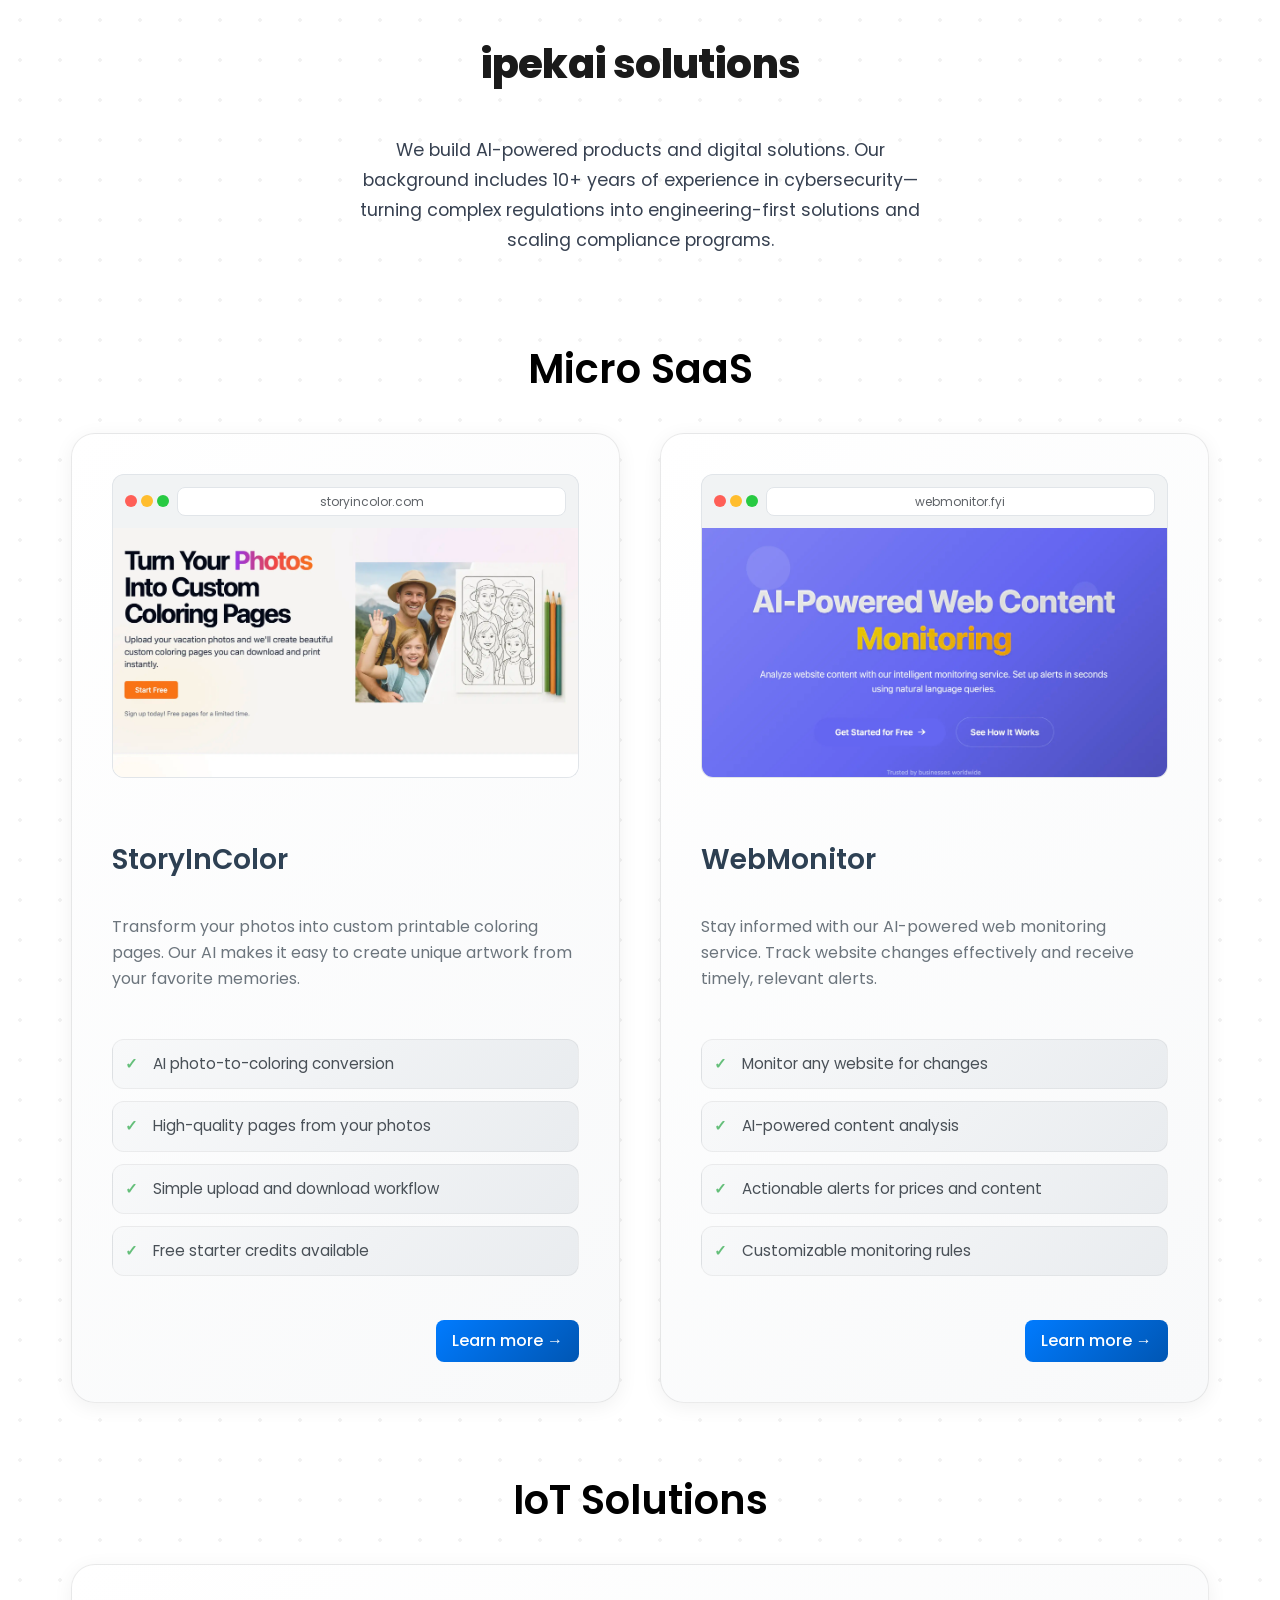
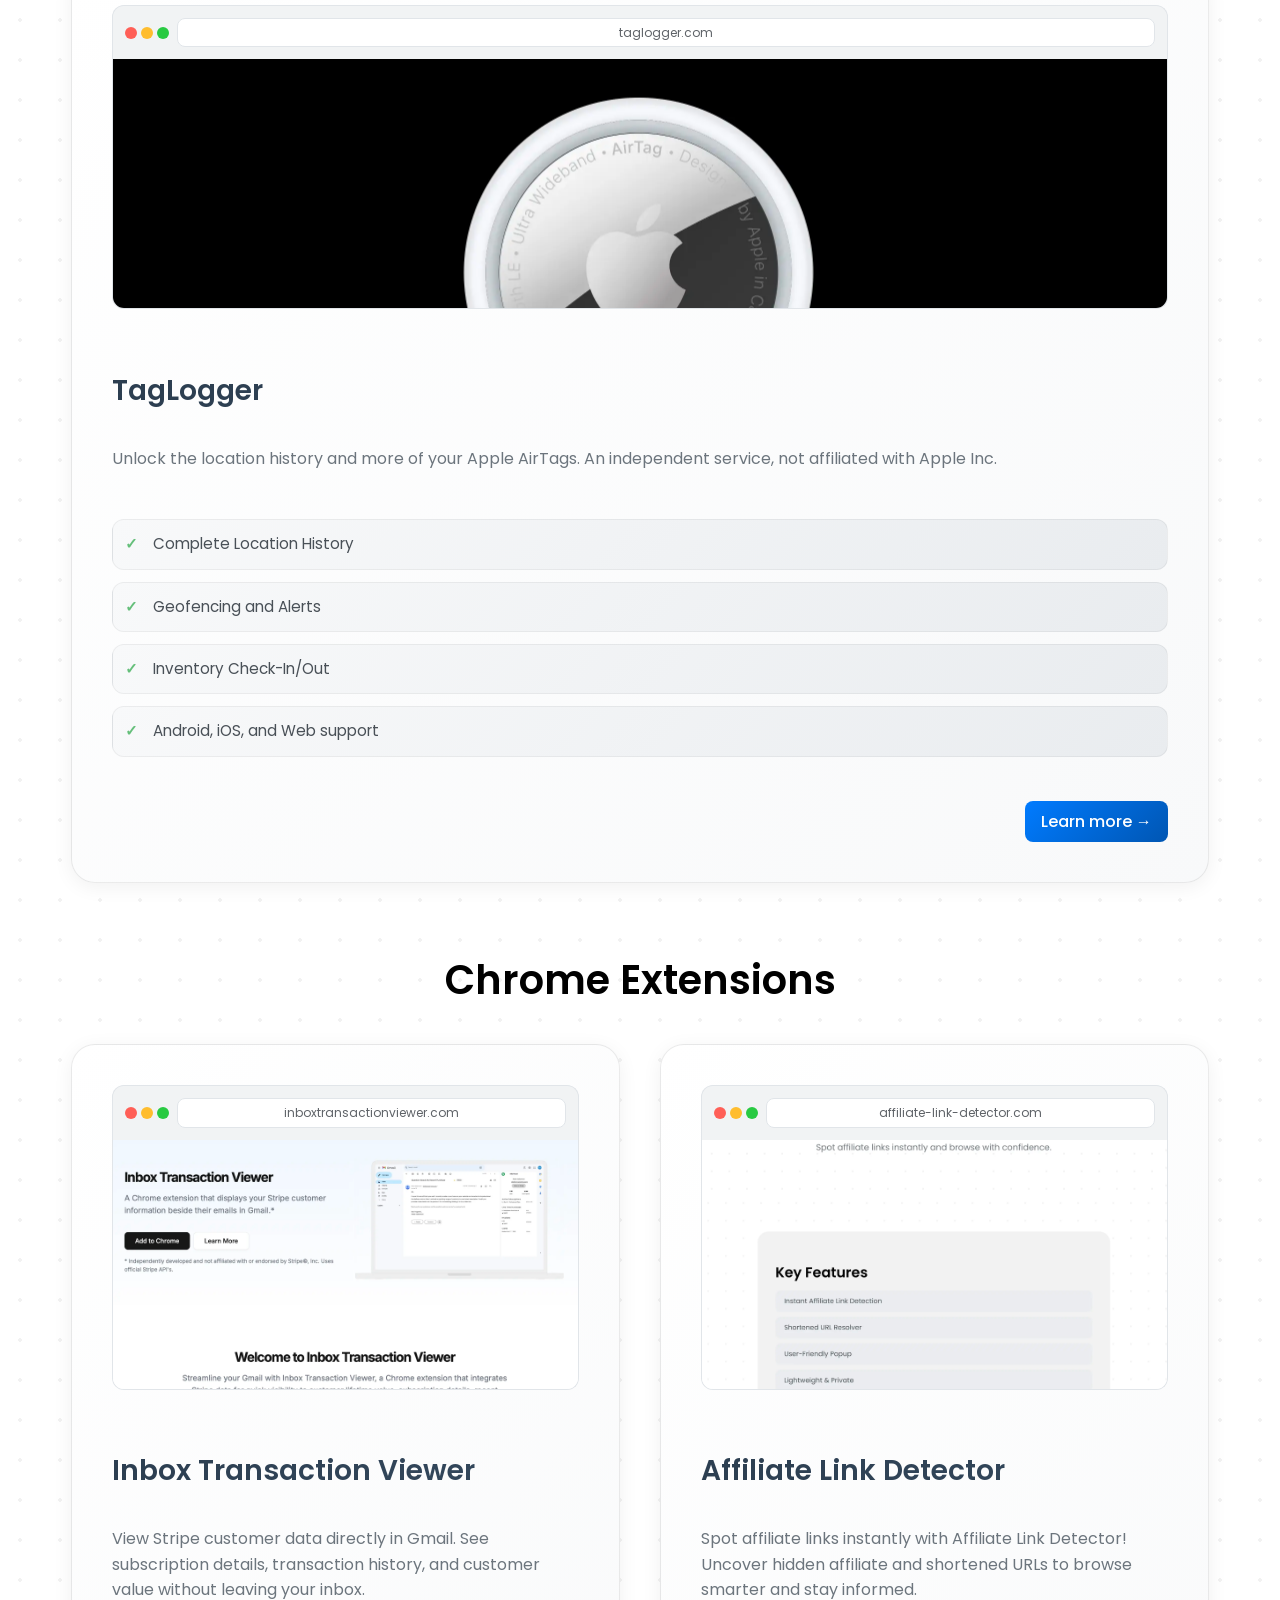
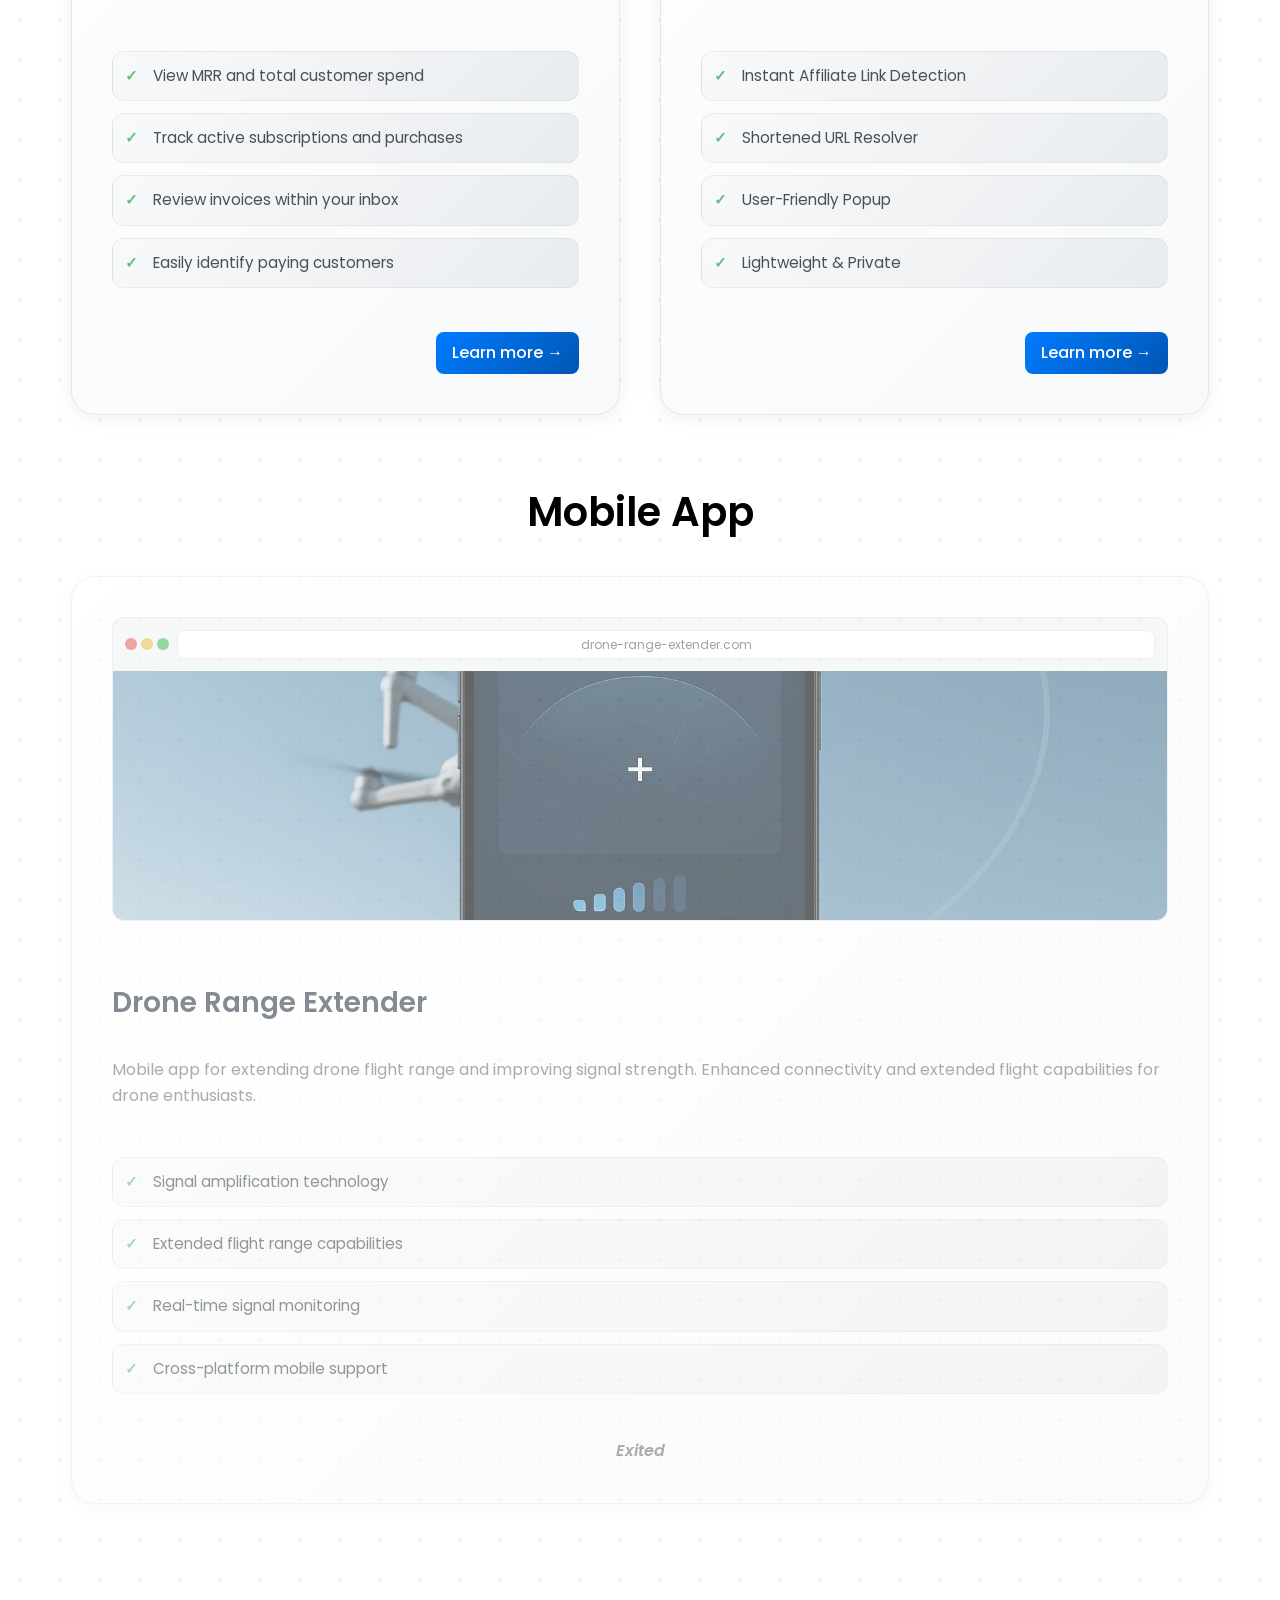
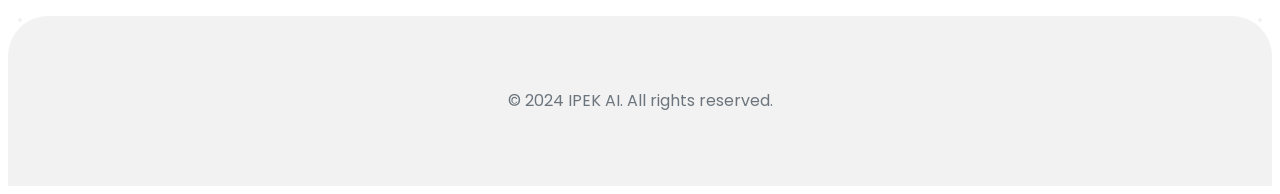
==== index.html @ 9cfdec94 "Rename sections to Micro SaaS and IoT Solutions, update intro text, IPEKAI SOLUTIONS branding" ====
<!DOCTYPE html>
<html lang="en">
<head>
    <meta charset="UTF-8">
    <meta name="viewport" content="width=device-width, initial-scale=1.0">
    <title>IPEK AI - AI Solution and Services</title>
    <meta name="description" content="IPEK AI Ventures - A digital product studio specializing in AI platforms, IoT solutions, Chrome extensions, and mobile apps. Discover StoryInColor, WebMonitor, TagLogger, and more innovative products.">
    <meta name="keywords" content="AI platforms, IoT platform, Chrome extensions, mobile apps, digital products, StoryInColor, WebMonitor, TagLogger, cybersecurity">
    <meta name="author" content="IPEK AI">
    <meta name="robots" content="index, follow">
    <link rel="canonical" href="https://ipekai.com/">
    <meta property="og:title" content="IPEK AI - AI Solution and Services">
    <meta property="og:description" content="A digital product studio specializing in AI platforms, IoT solutions, Chrome extensions, and mobile apps.">
    <meta property="og:type" content="website">
    <meta property="og:url" content="https://ipekai.com/">
    <meta property="og:site_name" content="IPEK AI">
    <meta name="twitter:card" content="summary_large_image">
    <meta name="twitter:title" content="IPEK AI - AI Solution and Services">
    <meta name="twitter:description" content="A digital product studio specializing in AI platforms, IoT solutions, Chrome extensions, and mobile apps.">
    
    <!-- Structured Data -->
    <script type="application/ld+json">
    {
      "@context": "https://schema.org",
      "@type": "Organization",
      "name": "IPEK AI Ventures",
      "url": "https://ipekai.com",
      "description": "A digital product studio specializing in AI platforms, IoT solutions, Chrome extensions, and mobile apps",
      "foundingDate": "2024",
      "hasOfferCatalog": {
        "@type": "OfferCatalog",
        "name": "Digital Products",
        "itemListElement": [
          {
            "@type": "SoftwareApplication",
            "name": "StoryInColor",
            "description": "Transform photos into custom printable coloring pages using AI",
            "url": "https://www.storyincolor.com",
            "applicationCategory": "MultimediaApplication",
            "operatingSystem": "Web"
          },
          {
            "@type": "SoftwareApplication",
            "name": "WebMonitor",
            "description": "AI-powered web monitoring service for tracking website changes",
            "url": "https://www.webmonitor.fyi",
            "applicationCategory": "WebApplication",
            "operatingSystem": "Web"
          },
          {
            "@type": "SoftwareApplication",
            "name": "TagLogger",
            "description": "Location history and management for Apple AirTags",
            "url": "https://www.taglogger.com",
            "applicationCategory": "MobileApplication",
            "operatingSystem": "iOS, Android, Web"
          }
        ]
      }
    }
    </script>
    <!-- Google tag (gtag.js) -->
    <script async src="https://www.googletagmanager.com/gtag/js?id=G-V26C73EZHM"></script>
    <script>
      window.dataLayer = window.dataLayer || [];
      function gtag(){dataLayer.push(arguments);}
      gtag('js', new Date());

      gtag('config', 'G-V26C73EZHM');
    </script>
    <!-- Microsoft Clarity tag -->
    <script type="text/javascript">
        (function(c,l,a,r,i,t,y){
            c[a]=c[a]||function(){(c[a].q=c[a].q||[]).push(arguments)};
            t=l.createElement(r);t.async=1;t.src="https://www.clarity.ms/tag/"+i;
            y=l.getElementsByTagName(r)[0];y.parentNode.insertBefore(t,y);
        })(window, document, "clarity", "script", "ri9o8utgex");
    </script>
    <link href="https://fonts.googleapis.com/css2?family=Poppins:wght@300;400;500;600;700&display=swap" rel="stylesheet">
    <link rel="preconnect" href="https://fonts.googleapis.com">
    <link rel="preconnect" href="https://fonts.gstatic.com" crossorigin>
    <style>
        :root {
            --background: 0 0% 100%;
            --foreground: 0 0% 0%;
            --card: 0 0% 100%;
            --card-foreground: 0 0% 0%;
            --popover: 0 0% 100%;
            --popover-foreground: 0 0% 0%;
            --primary: 0 0% 0%;
            --primary-foreground: 0 0% 100%;
            --secondary: 0 0% 95%;
            --secondary-foreground: 0 0% 0%;
            --muted: 0 0% 95%;
            --muted-foreground: 0 0% 45%;
            --accent: 45 100% 50%;
            --accent-foreground: 0 0% 0%;
            --destructive: 0 84.2% 60.2%;
            --destructive-foreground: 0 0% 100%;
            --border: 0 0% 95%;
            --input: 0 0% 95%;
            --ring: 45 100% 50%;
            --radius: 1rem;
        }

        *, :after, :before {
            box-sizing: border-box;
            border: 0 solid #e5e7eb;
        }

        body {
            font-family: 'Poppins', sans-serif;
            background-color: hsl(var(--background));
            color: hsl(var(--foreground));
            line-height: 1.6;
            -webkit-font-smoothing: antialiased;
            -moz-osx-font-smoothing: grayscale;
            background-image: radial-gradient(circle, rgba(0,0,0,0.05) 2px, transparent 1px);
            background-size: 40px 40px;
        }

        .grid-pattern-large {
            position: relative;
            overflow: hidden;
        }

        
        
        .grid-pattern-large > * {
            position: relative;
            z-index: 1;
        }

        .navbar {
            padding: 1.5rem 5%;
            display: flex;
            justify-content: center;
            align-items: center;
        }



        .title-container {
            text-align: center;
        }

        .navbar .subtitle {
            font-size: 0.9rem;
            font-weight: 400;
            color: #6b7280;
            margin: 0 0 0.5rem 0;
            text-transform: lowercase;
            letter-spacing: 0.05em;
        }

        .navbar h1 {
            font-size: 2.5rem;
            font-weight: 800;
            color: #1a1a1a;
            letter-spacing: -0.02em;
            text-transform: lowercase;
            margin: 0 0 1rem 0;
        }

        .hero {
            padding: 0.5rem 1.5rem;
            text-align: center;
        }

        .hero h2 {
            font-size: 3.5rem;
            font-weight: 700;
            max-width: 800px;
            margin: 0 auto 1rem;
            line-height: 1.2;
        }

        .hero p {
            font-size: 1.2rem;
            max-width: 700px;
            margin: 0 auto;
            color: #6c757d;
        }

        .site-intro {
            max-width: 720px;
            margin: 0 auto 2rem;
            padding: 0 5%;
            text-align: center;
            font-size: 1.1rem;
            line-height: 1.7;
            color: #374151;
        }

        .section {
            padding: 1rem 5%;
        }
        
        .container {
            max-width: 1200px;
            margin: 0 auto;
        }

        .section-title {
            text-align: center;
            font-size: 2.5rem;
            margin-bottom: 2rem;
            font-weight: 600;
        }

        .platforms-grid {
            display: grid;
            grid-template-columns: repeat(auto-fit, minmax(320px, 1fr));
            gap: 2.5rem;
        }

        .card {
            background: linear-gradient(135deg, #ffffff 0%, #f8f9fa 100%);
            border-radius: 1.5rem;
            padding: 2.5rem;
            display: flex;
            flex-direction: column;
            transition: all 0.4s cubic-bezier(0.4, 0, 0.2, 1);
            border: 1px solid rgba(0, 0, 0, 0.08);
            box-shadow: 0 4px 20px rgba(0, 0, 0, 0.06);
            position: relative;
            overflow: hidden;
        }



        .card:hover {
            transform: translateY(-12px) scale(1.02);
            box-shadow: 0 20px 40px rgba(0, 0, 0, 0.15);
            border-color: rgba(0, 0, 0, 0.12);
        }



        .card h3 {
            font-size: 1.75rem;
            font-weight: 600;
            margin-bottom: 1rem;
            background: linear-gradient(135deg, #2c3e50 0%, #34495e 100%);
            -webkit-background-clip: text;
            -webkit-text-fill-color: transparent;
            background-clip: text;
        }

        .card h3 a {
            color: inherit;
            text-decoration: none;
            transition: all 0.3s ease;
        }

        .card h3 a:hover {
            background: linear-gradient(135deg, #495057 0%, #6c757d 100%);
            -webkit-background-clip: text;
            -webkit-text-fill-color: transparent;
            background-clip: text;
        }

        .card p.description {
            color: #6c757d;
            margin-bottom: 2rem;
            flex-grow: 1;
        }

        .card .features {
            list-style-type: none;
            padding: 0;
        }

        .card .features li {
            background: linear-gradient(135deg, #f8f9fa 0%, #e9ecef 100%);
            border-radius: 0.75rem;
            padding: 0.75rem 1.25rem;
            margin-bottom: 0.75rem;
            font-size: 0.95rem;
            color: #495057;
            transition: all 0.3s ease;
            border: 1px solid rgba(0, 0, 0, 0.05);
            position: relative;
            overflow: hidden;
        }

        .card .features li::before {
            content: '✓';
            position: absolute;
            left: 0.75rem;
            color: #28a745;
            font-weight: bold;
            opacity: 0.7;
        }

        .card .features li {
            padding-left: 2.5rem;
        }

        .card .features li:hover {
            background: linear-gradient(135deg, #f8f9fa 0%, #e9ecef 100%);
            transform: translateX(4px);
            box-shadow: 0 2px 8px rgba(0, 0, 0, 0.1);
        }

        .card .learn-more {
            margin-top: auto;
            padding-top: 1rem;
            font-weight: 600;
            text-align: right;
        }

        .card .learn-more a {
            color: #007bff;
            text-decoration: none;
            transition: all 0.3s ease;
            padding: 0.5rem 1rem;
            border-radius: 0.5rem;
            background: linear-gradient(135deg, #007bff 0%, #0056b3 100%);
            color: white;
            display: inline-block;
            font-weight: 500;
        }

        .card .learn-more a:hover {
            background: linear-gradient(135deg, #0056b3 0%, #004085 100%);
            transform: translateY(-2px);
            box-shadow: 0 4px 12px rgba(0, 123, 255, 0.3);
        }

        footer {
            text-align: center;
            padding: 4rem 1.5rem;
            background-color: #f2f2f2;
            border-top-left-radius: 40px;
            border-top-right-radius: 40px;
            margin-top: 6rem;
        }

        footer p {
            margin: 0.5rem 0;
            color: #6c757d;
        }

        /* Mobile-first responsive images */
        .browser-window-img {
            width: 100%;
            height: 250px;
            object-fit: cover;
            object-position: center;
        }

        /* On mobile devices, show full width without cropping */
        @media (max-width: 768px) {
            .browser-window-img {
                object-fit: contain;
                height: auto;
                max-height: 250px;
            }
        }
    </style>
</head>
<body>
    <div class="grid-pattern-large">
        <nav class="navbar">
            <div class="title-container">
                <h1>IPEKAI SOLUTIONS</h1>
            </div>
        </nav>

        
    </div>

    <main role="main">
        <p class="site-intro">We build AI-powered products and digital solutions. Our background includes 10+ years of experience in cybersecurity—turning complex regulations into engineering-first solutions and scaling compliance programs.</p>
        <section id="ai-platforms" class="section" aria-labelledby="ai-platforms-title">
            <div class="container">
                <h2 id="ai-platforms-title" class="section-title">Micro SaaS</h2>
                <div class="platforms-grid">
                    <div class="card">
                        <div class="browser-window" style="margin-bottom: 1.5rem;">
                            <div class="browser-header" style="background: #f1f3f4; border-radius: 0.75rem 0.75rem 0 0; padding: 0.75rem; display: flex; align-items: center; gap: 0.5rem; border: 1px solid #e1e5e9; border-bottom: none;">
                                <div class="browser-dots" style="display: flex; gap: 0.25rem;">
                                    <div style="width: 12px; height: 12px; border-radius: 50%; background: #ff5f57;"></div>
                                    <div style="width: 12px; height: 12px; border-radius: 50%; background: #ffbd2e;"></div>
                                    <div style="width: 12px; height: 12px; border-radius: 50%; background: #28ca42;"></div>
                                </div>
                                <div class="browser-url" style="background: white; border-radius: 0.5rem; padding: 0.25rem 0.75rem; font-size: 0.75rem; color: #5f6368; flex-grow: 1; text-align: center; border: 1px solid #e1e5e9;">storyincolor.com</div>
                            </div>
                            <img src="StoryInColor.webp" alt="StoryInColor - AI photo-to-coloring page converter interface" loading="lazy" class="browser-window-img" style="border-radius: 0 0 0.75rem 0.75rem; border: 1px solid #e1e5e9; border-top: none;">
                        </div>
                        <h3><a href="https://www.storyincolor.com" target="_blank">StoryInColor</a></h3>
                        <p class="description">Transform your photos into custom printable coloring pages. Our AI makes it easy to create unique artwork from your favorite memories.</p>
                        <ul class="features">
                            <li>AI photo-to-coloring conversion</li>
                            <li>High-quality pages from your photos</li>
                            <li>Simple upload and download workflow</li>
                            <li>Free starter credits available</li>
                        </ul>
                        <div class="learn-more">
                            <a href="https://www.storyincolor.com" target="_blank">Learn more &rarr;</a>
                        </div>
                    </div>

                    <div class="card">
                        <div class="browser-window" style="margin-bottom: 1.5rem;">
                            <div class="browser-header" style="background: #f1f3f4; border-radius: 0.75rem 0.75rem 0 0; padding: 0.75rem; display: flex; align-items: center; gap: 0.5rem; border: 1px solid #e1e5e9; border-bottom: none;">
                                <div class="browser-dots" style="display: flex; gap: 0.25rem;">
                                    <div style="width: 12px; height: 12px; border-radius: 50%; background: #ff5f57;"></div>
                                    <div style="width: 12px; height: 12px; border-radius: 50%; background: #ffbd2e;"></div>
                                    <div style="width: 12px; height: 12px; border-radius: 50%; background: #28ca42;"></div>
                                </div>
                                <div class="browser-url" style="background: white; border-radius: 0.5rem; padding: 0.25rem 0.75rem; font-size: 0.75rem; color: #5f6368; flex-grow: 1; text-align: center; border: 1px solid #e1e5e9;">webmonitor.fyi</div>
                            </div>
                            <img src="WebMonitor.webp" alt="WebMonitor - AI-powered website monitoring dashboard" loading="lazy" class="browser-window-img" style="border-radius: 0 0 0.75rem 0.75rem; border: 1px solid #e1e5e9; border-top: none;">
                        </div>
                        <h3><a href="https://www.webmonitor.fyi" target="_blank">WebMonitor</a></h3>
                        <p class="description">Stay informed with our AI-powered web monitoring service. Track website changes effectively and receive timely, relevant alerts.</p>
                        <ul class="features">
                            <li>Monitor any website for changes</li>
                            <li>AI-powered content analysis</li>
                            <li>Actionable alerts for prices and content</li>
                            <li>Customizable monitoring rules</li>
                        </ul>
                        <div class="learn-more">
                            <a href="https://www.webmonitor.fyi" target="_blank">Learn more &rarr;</a>
                        </div>
                    </div>
                </div>
            </div>
        </section>

        <section id="iot-platform" class="section" aria-labelledby="iot-platform-title">
            <div class="container">
                <h2 id="iot-platform-title" class="section-title">IoT Solutions</h2>
                <div class="platforms-grid">
                    <div class="card">
                        <div class="browser-window" style="margin-bottom: 1.5rem;">
                            <div class="browser-header" style="background: #f1f3f4; border-radius: 0.75rem 0.75rem 0 0; padding: 0.75rem; display: flex; align-items: center; gap: 0.5rem; border: 1px solid #e1e5e9; border-bottom: none;">
                                <div class="browser-dots" style="display: flex; gap: 0.25rem;">
                                    <div style="width: 12px; height: 12px; border-radius: 50%; background: #ff5f57;"></div>
                                    <div style="width: 12px; height: 12px; border-radius: 50%; background: #ffbd2e;"></div>
                                    <div style="width: 12px; height: 12px; border-radius: 50%; background: #28ca42;"></div>
                                </div>
                                <div class="browser-url" style="background: white; border-radius: 0.5rem; padding: 0.25rem 0.75rem; font-size: 0.75rem; color: #5f6368; flex-grow: 1; text-align: center; border: 1px solid #e1e5e9;">taglogger.com</div>
                            </div>
                            <img src="TagLogger.webp" alt="TagLogger - Apple AirTag location history and management interface" loading="lazy" class="browser-window-img" style="border-radius: 0 0 0.75rem 0.75rem; border: 1px solid #e1e5e9; border-top: none;">
                        </div>
                        <h3><a href="https://www.taglogger.com" target="_blank">TagLogger</a></h3>
                        <p class="description">Unlock the location history and more of your Apple AirTags. An independent service, not affiliated with Apple Inc.</p>
                        <ul class="features">
                            <li>Complete Location History</li>
                            <li>Geofencing and Alerts</li>
                            <li>Inventory Check-In/Out</li>
                            <li>Android, iOS, and Web support</li>
                        </ul>
                        <div class="learn-more">
                            <a href="https://www.taglogger.com" target="_blank">Learn more &rarr;</a>
                        </div>
                    </div>
                </div>
            </div>
        </section>

        <section id="chrome-extensions" class="section" aria-labelledby="chrome-extensions-title">
            <div class="container">
                <h2 id="chrome-extensions-title" class="section-title">Chrome Extensions</h2>
                <div class="platforms-grid">
                    <div class="card">

                        
                        <div class="browser-window" style="margin-bottom: 1.5rem;">
                            <div class="browser-header" style="background: #f1f3f4; border-radius: 0.75rem 0.75rem 0 0; padding: 0.75rem; display: flex; align-items: center; gap: 0.5rem; border: 1px solid #e1e5e9; border-bottom: none;">
                                <div class="browser-dots" style="display: flex; gap: 0.25rem;">
                                    <div style="width: 12px; height: 12px; border-radius: 50%; background: #ff5f57;"></div>
                                    <div style="width: 12px; height: 12px; border-radius: 50%; background: #ffbd2e;"></div>
                                    <div style="width: 12px; height: 12px; border-radius: 50%; background: #28ca42;"></div>
                                </div>
                                <div class="browser-url" style="background: white; border-radius: 0.5rem; padding: 0.25rem 0.75rem; font-size: 0.75rem; color: #5f6368; flex-grow: 1; text-align: center; border: 1px solid #e1e5e9;">inboxtransactionviewer.com</div>
                            </div>
                            <img src="Inbox Transaction Viewer.webp" alt="Inbox Transaction Viewer - Gmail Stripe integration showing customer data" loading="lazy" class="browser-window-img" style="border-radius: 0 0 0.75rem 0.75rem; border: 1px solid #e1e5e9; border-top: none;">
                        </div>
                        <h3><a href="https://www.inboxtransactionviewer.com" target="_blank">Inbox Transaction Viewer</a></h3>
                        <p class="description">View Stripe customer data directly in Gmail. See subscription details, transaction history, and customer value without leaving your inbox.</p>
                        <ul class="features">
                            <li>View MRR and total customer spend</li>
                            <li>Track active subscriptions and purchases</li>
                            <li>Review invoices within your inbox</li>
                            <li>Easily identify paying customers</li>
                        </ul>
                        <div class="learn-more">
                            <a href="https://www.inboxtransactionviewer.com" target="_blank">Learn more &rarr;</a>
                        </div>
                    </div>
                    <div class="card">
                        <div class="browser-window" style="margin-bottom: 1.5rem;">
                            <div class="browser-header" style="background: #f1f3f4; border-radius: 0.75rem 0.75rem 0 0; padding: 0.75rem; display: flex; align-items: center; gap: 0.5rem; border: 1px solid #e1e5e9; border-bottom: none;">
                                <div class="browser-dots" style="display: flex; gap: 0.25rem;">
                                    <div style="width: 12px; height: 12px; border-radius: 50%; background: #ff5f57;"></div>
                                    <div style="width: 12px; height: 12px; border-radius: 50%; background: #ffbd2e;"></div>
                                    <div style="width: 12px; height: 12px; border-radius: 50%; background: #28ca42;"></div>
                                </div>
                                <div class="browser-url" style="background: white; border-radius: 0.5rem; padding: 0.25rem 0.75rem; font-size: 0.75rem; color: #5f6368; flex-grow: 1; text-align: center; border: 1px solid #e1e5e9;">affiliate-link-detector.com</div>
                            </div>
                            <img src="Affiliate Link Detector.webp" alt="Affiliate Link Detector - Chrome extension popup showing detected affiliate links" loading="lazy" class="browser-window-img" style="border-radius: 0 0 0.75rem 0.75rem; border: 1px solid #e1e5e9; border-top: none;">
                        </div>
                        <h3><a href="affiliate-link-detector.html">Affiliate Link Detector</a></h3>
                        <p class="description">Spot affiliate links instantly with Affiliate Link Detector! Uncover hidden affiliate and shortened URLs to browse smarter and stay informed.</p>
                        <ul class="features">
                            <li>Instant Affiliate Link Detection</li>
                            <li>Shortened URL Resolver</li>
                            <li>User-Friendly Popup</li>
                            <li>Lightweight & Private</li>
                        </ul>
                        <div class="learn-more">
                            <a href="affiliate-link-detector.html">Learn more &rarr;</a>
                        </div>
                    </div>
                </div>
            </div>
        </section>

        <section id="mobile-app" class="section" aria-labelledby="mobile-app-title">
            <div class="container">
                <h2 id="mobile-app-title" class="section-title">Mobile App</h2>
                <div class="platforms-grid">
                    <div class="card" style="opacity: 0.6; filter: grayscale(0.3);">
                        <div class="browser-window" style="margin-bottom: 1.5rem;">
                            <div class="browser-header" style="background: #f1f3f4; border-radius: 0.75rem 0.75rem 0 0; padding: 0.75rem; display: flex; align-items: center; gap: 0.5rem; border: 1px solid #e1e5e9; border-bottom: none;">
                                <div class="browser-dots" style="display: flex; gap: 0.25rem;">
                                    <div style="width: 12px; height: 12px; border-radius: 50%; background: #ff5f57;"></div>
                                    <div style="width: 12px; height: 12px; border-radius: 50%; background: #ffbd2e;"></div>
                                    <div style="width: 12px; height: 12px; border-radius: 50%; background: #28ca42;"></div>
                                </div>
                                <div class="browser-url" style="background: white; border-radius: 0.5rem; padding: 0.25rem 0.75rem; font-size: 0.75rem; color: #5f6368; flex-grow: 1; text-align: center; border: 1px solid #e1e5e9;">drone-range-extender.com</div>
                            </div>
                            <img src="RangeExtenderApp.webp" alt="Drone Range Extender - Mobile app interface for drone signal amplification" loading="lazy" class="browser-window-img" style="border-radius: 0 0 0.75rem 0.75rem; border: 1px solid #e1e5e9; border-top: none;">
                        </div>
                        <h3>Drone Range Extender</h3>
                        <p class="description">Mobile app for extending drone flight range and improving signal strength. Enhanced connectivity and extended flight capabilities for drone enthusiasts.</p>
                        <ul class="features">
                            <li>Signal amplification technology</li>
                            <li>Extended flight range capabilities</li>
                            <li>Real-time signal monitoring</li>
                            <li>Cross-platform mobile support</li>
                        </ul>
                        <div class="learn-more" style="text-align: center; color: #6c757d; font-style: italic;">
                            Exited
                        </div>
                    </div>
                </div>
            </div>
        </section>

    </main>

    <footer>
        <p>&copy; 2024 IPEK AI. All rights reserved.</p>
    </footer>
</body>
</html>
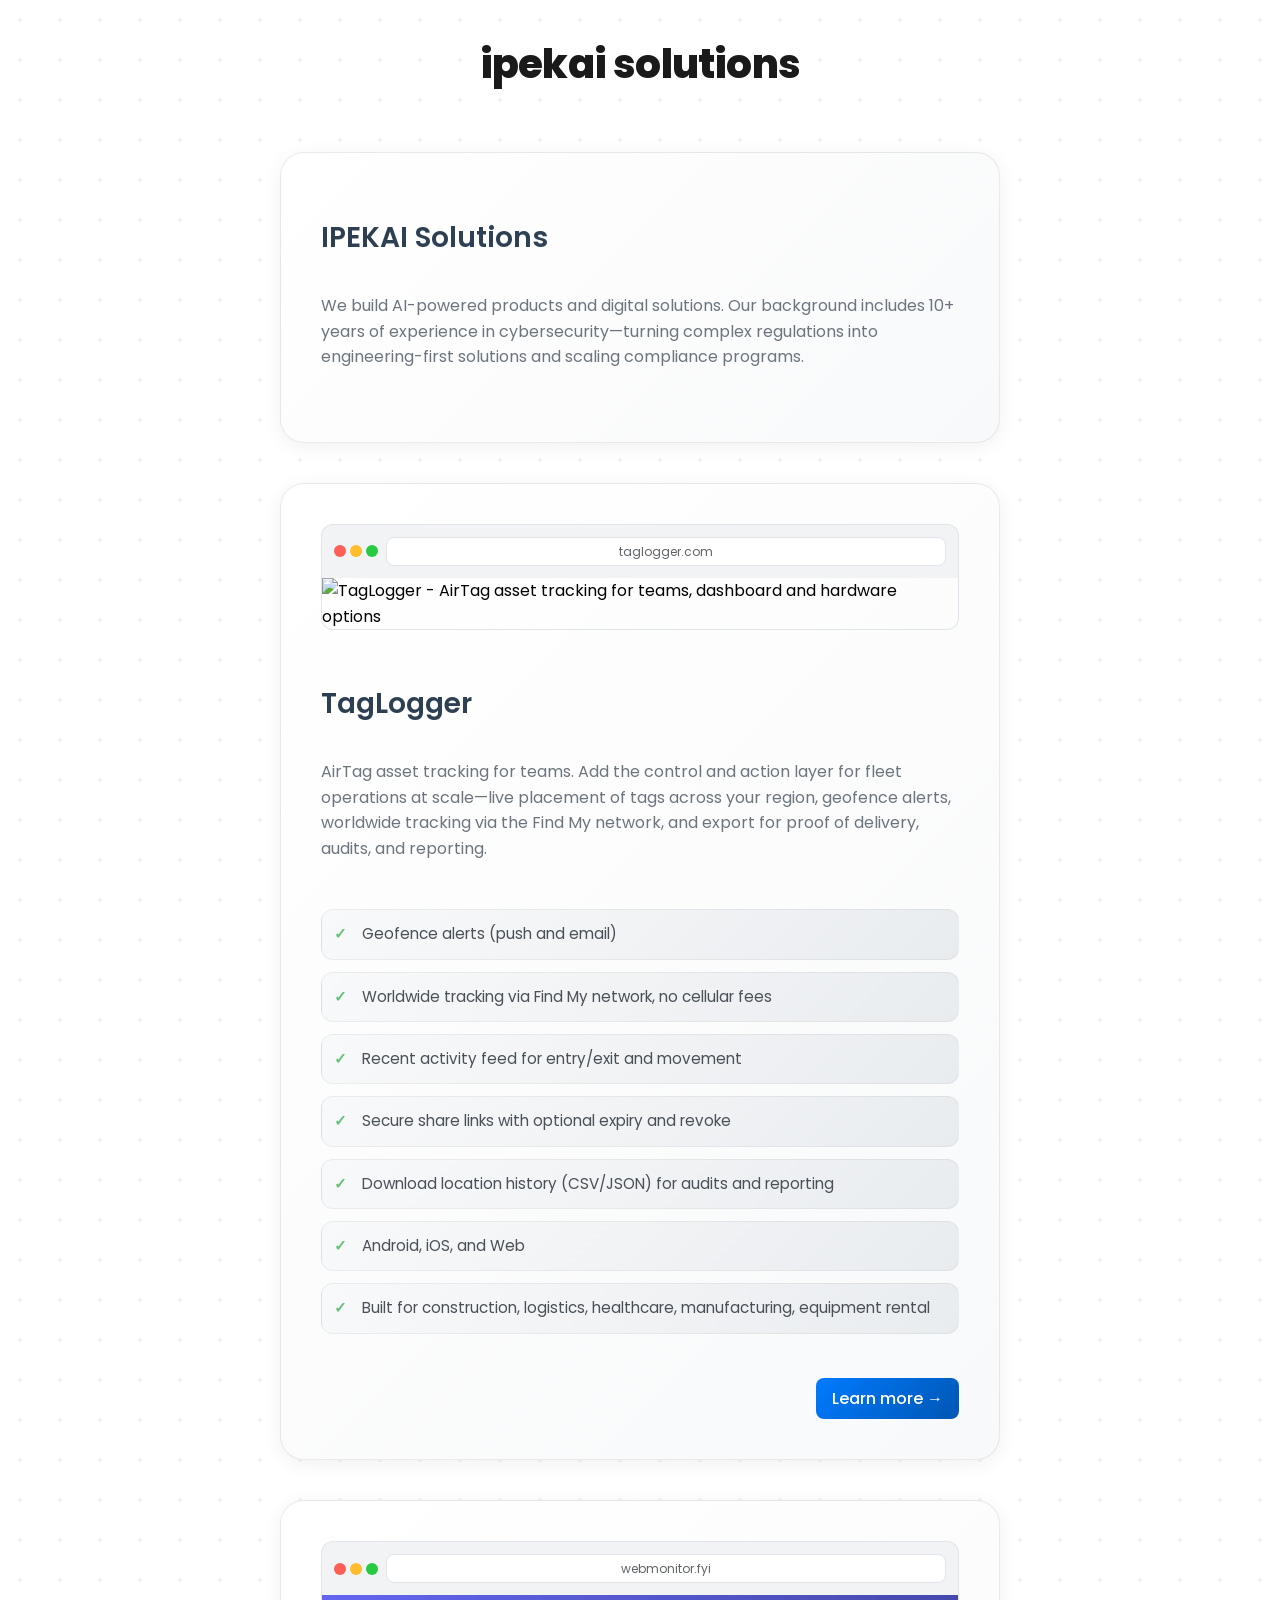
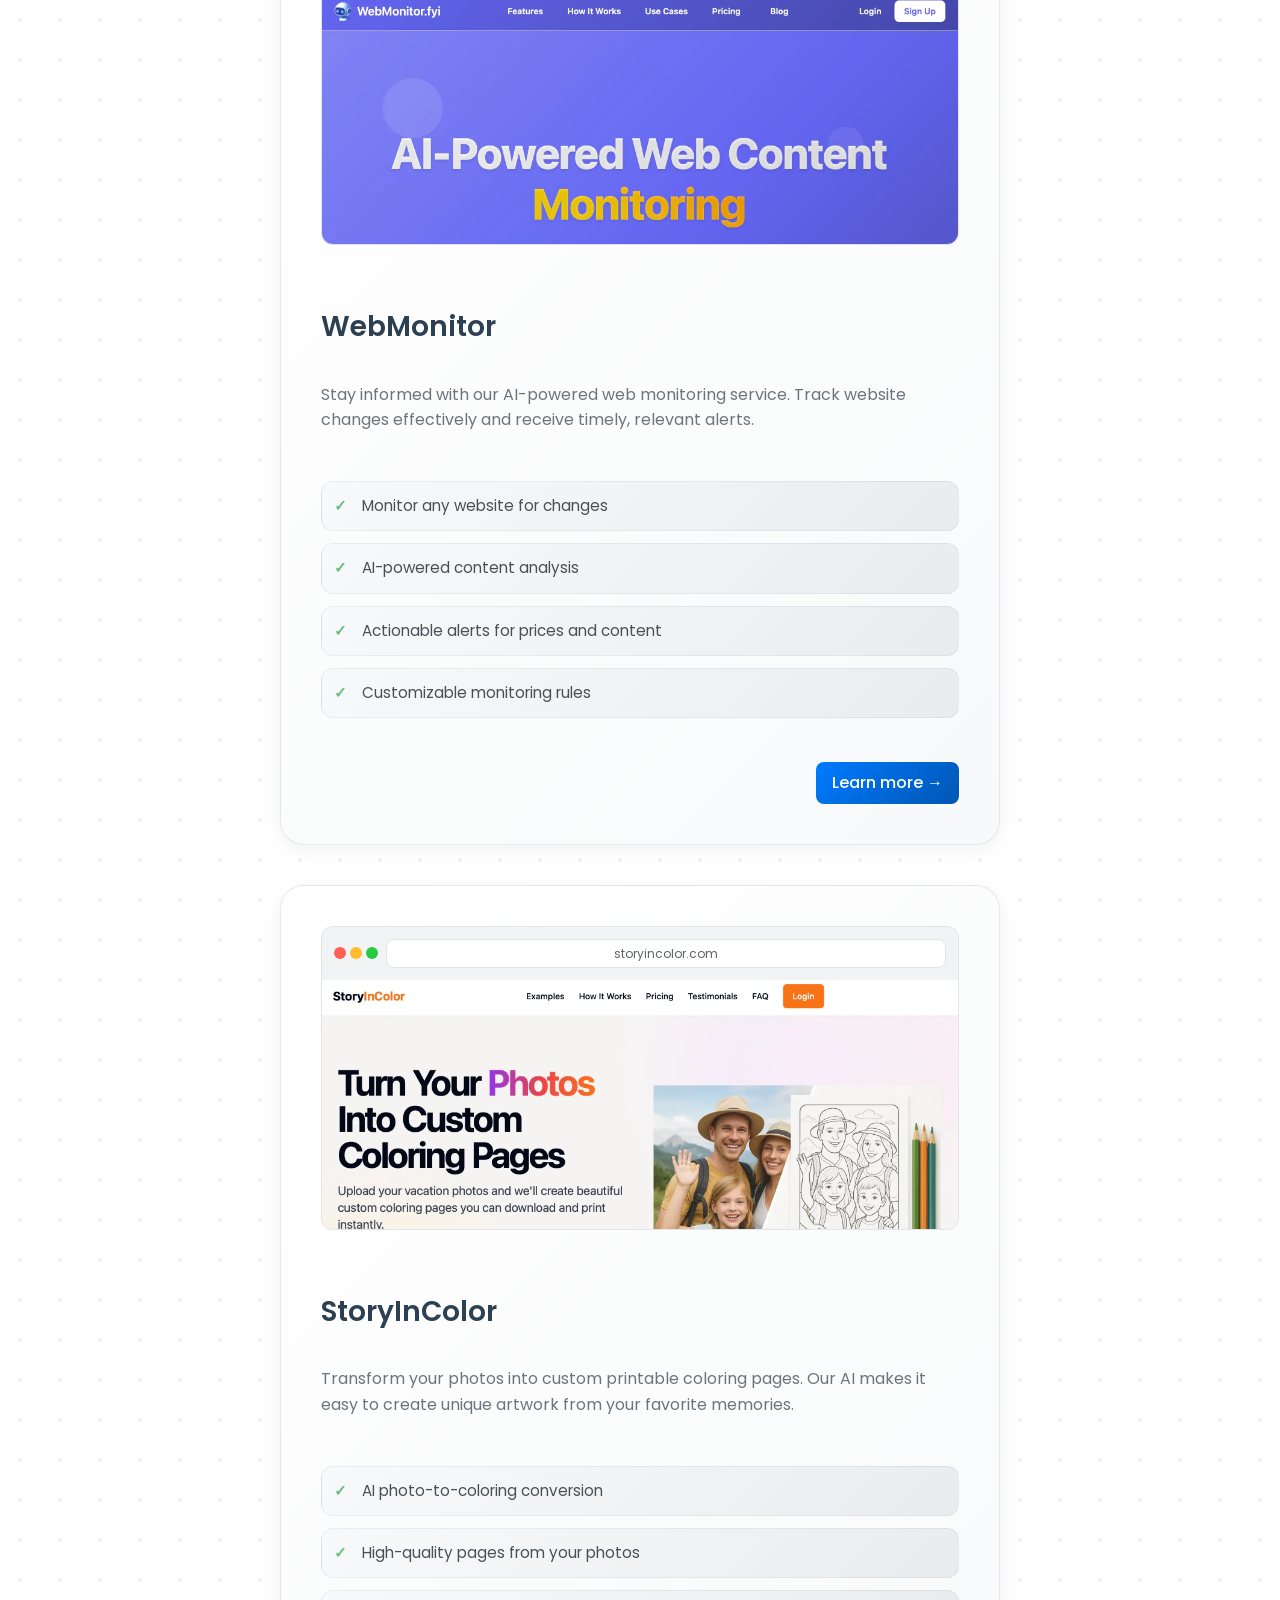
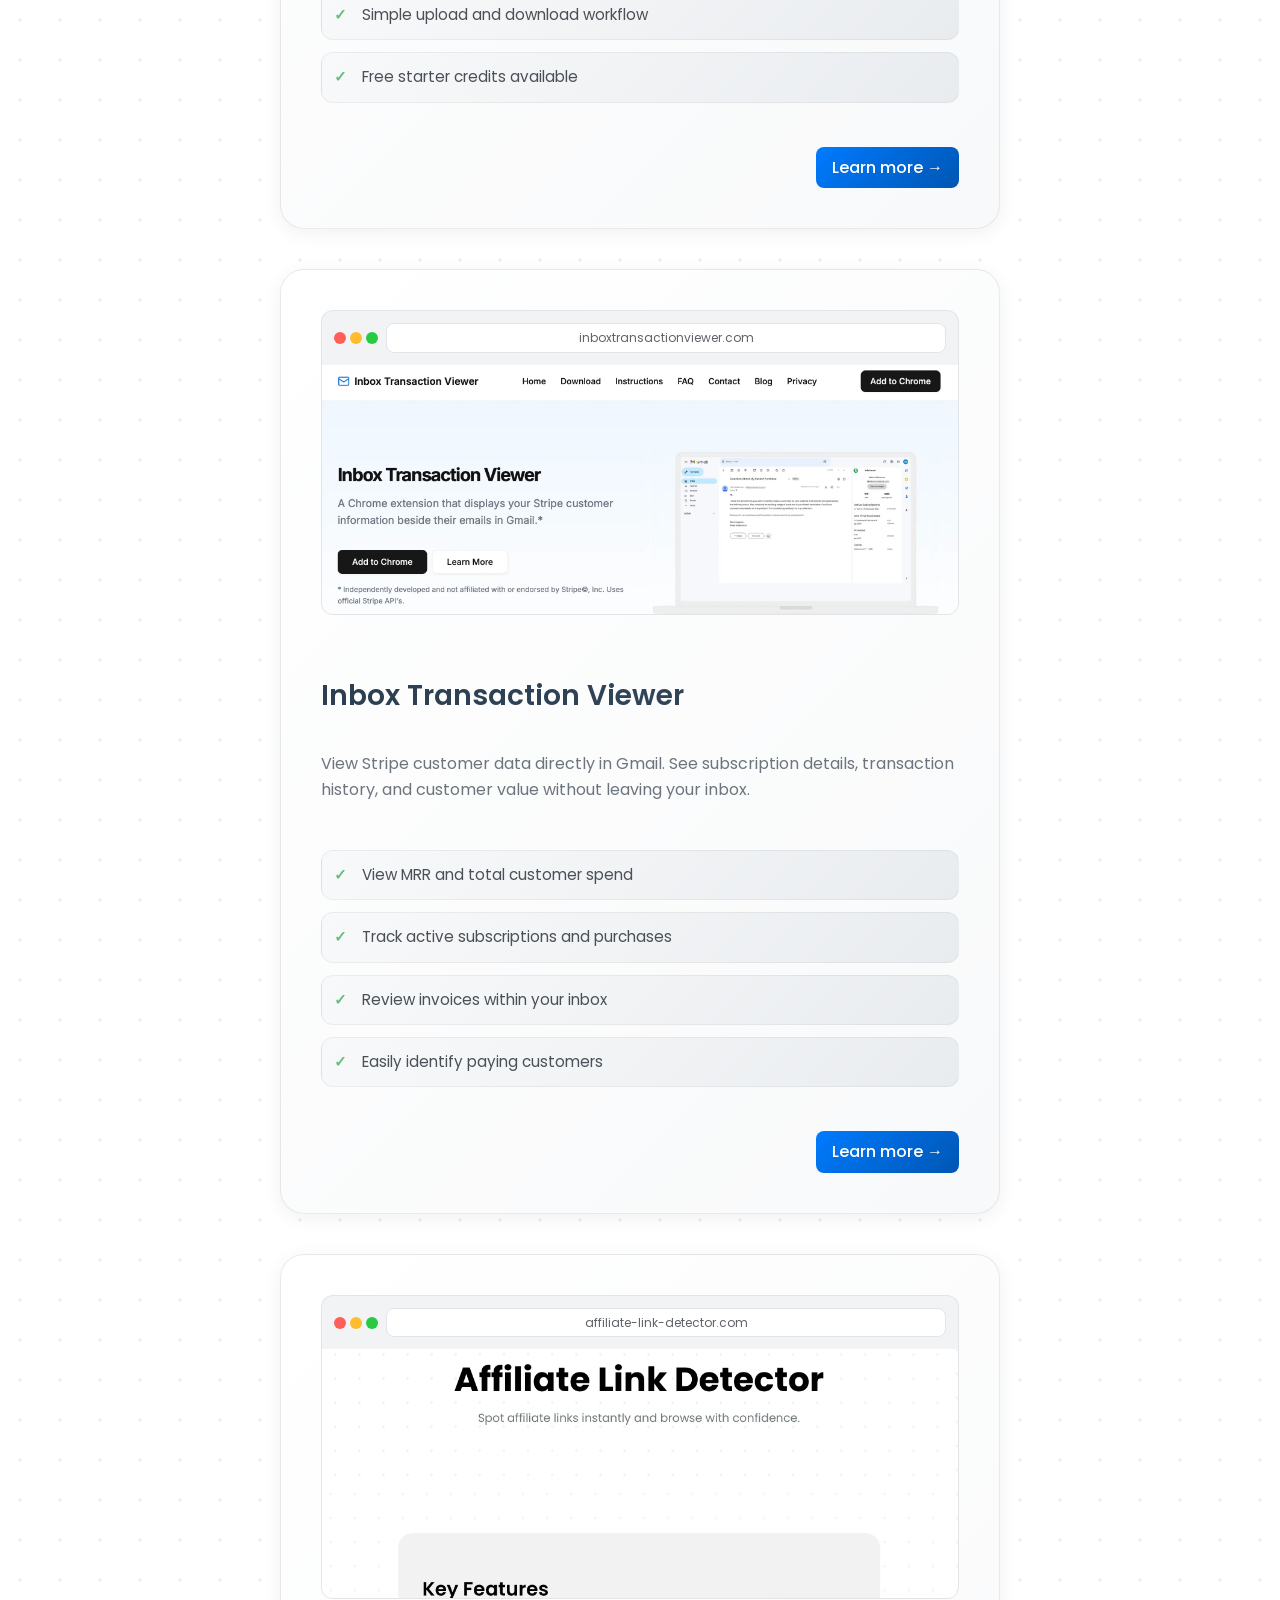
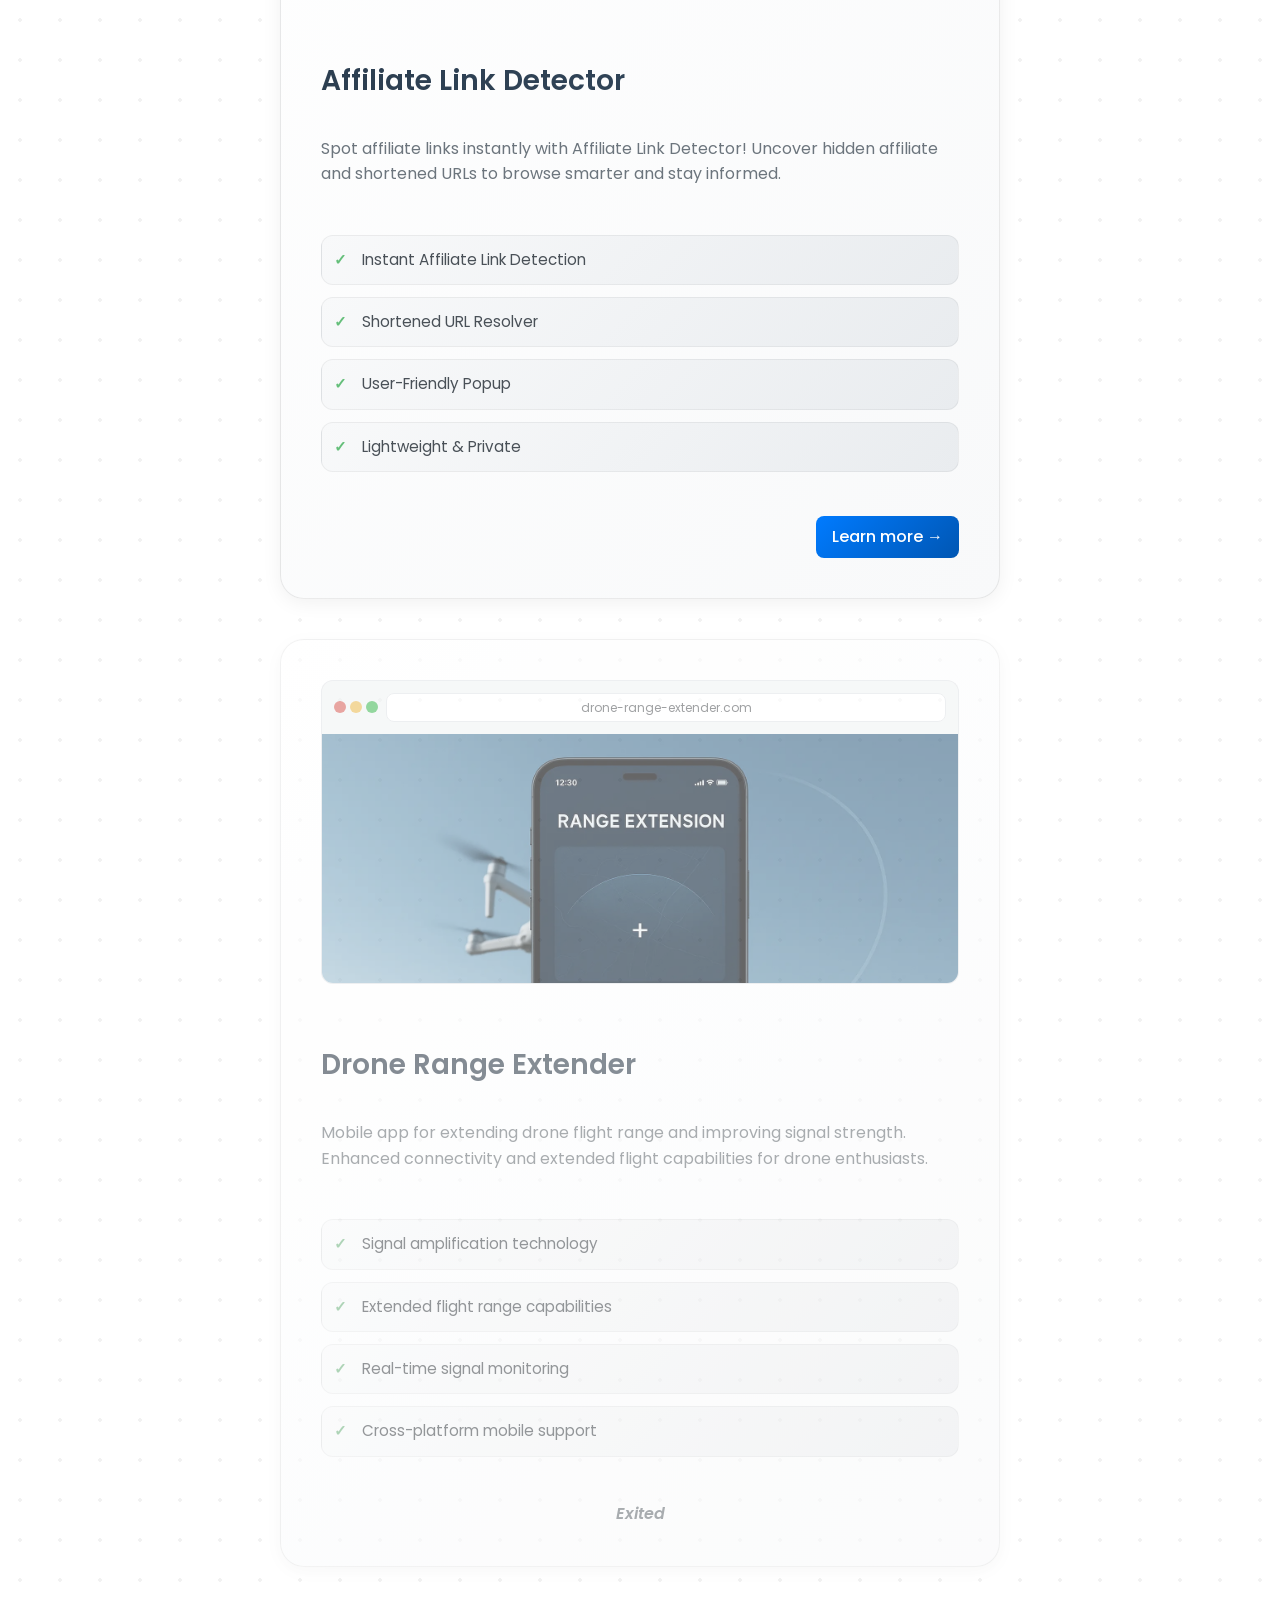
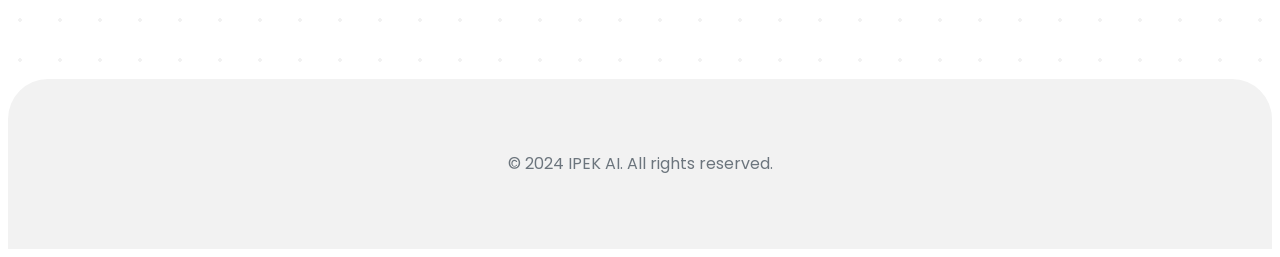
==== commit c645813f: "Fix Safari browser window image positioning to show top section of websites Made-with: Cursor" ====
--- a/index.html
+++ b/index.html
@@ -4,28 +4,28 @@
     <meta charset="UTF-8">
     <meta name="viewport" content="width=device-width, initial-scale=1.0">
     <title>IPEK AI - AI Solution and Services</title>
-    <meta name="description" content="IPEK AI Ventures - A digital product studio specializing in AI platforms, IoT solutions, Chrome extensions, and mobile apps. Discover StoryInColor, WebMonitor, TagLogger, and more innovative products.">
-    <meta name="keywords" content="AI platforms, IoT platform, Chrome extensions, mobile apps, digital products, StoryInColor, WebMonitor, TagLogger, cybersecurity">
+    <meta name="description" content="IPEKAI Solutions - AI-powered products and digital solutions. TagLogger, WebMonitor, StoryInColor, Inbox Transaction Viewer, Affiliate Link Detector, and more.">
+    <meta name="keywords" content="digital products, AI solutions, TagLogger, WebMonitor, StoryInColor, Inbox Transaction Viewer, Affiliate Link Detector, cybersecurity">
     <meta name="author" content="IPEK AI">
     <meta name="robots" content="index, follow">
     <link rel="canonical" href="https://ipekai.com/">
     <meta property="og:title" content="IPEK AI - AI Solution and Services">
-    <meta property="og:description" content="A digital product studio specializing in AI platforms, IoT solutions, Chrome extensions, and mobile apps.">
+    <meta property="og:description" content="IPEKAI Solutions - AI-powered products and digital solutions. TagLogger, WebMonitor, StoryInColor, and more.">
     <meta property="og:type" content="website">
     <meta property="og:url" content="https://ipekai.com/">
     <meta property="og:site_name" content="IPEK AI">
     <meta name="twitter:card" content="summary_large_image">
     <meta name="twitter:title" content="IPEK AI - AI Solution and Services">
-    <meta name="twitter:description" content="A digital product studio specializing in AI platforms, IoT solutions, Chrome extensions, and mobile apps.">
+    <meta name="twitter:description" content="IPEKAI Solutions - AI-powered products and digital solutions. TagLogger, WebMonitor, StoryInColor, and more.">
     
     <!-- Structured Data -->
     <script type="application/ld+json">
     {
       "@context": "https://schema.org",
       "@type": "Organization",
-      "name": "IPEK AI Ventures",
+      "name": "IPEKAI Solutions",
       "url": "https://ipekai.com",
-      "description": "A digital product studio specializing in AI platforms, IoT solutions, Chrome extensions, and mobile apps",
+      "description": "AI-powered products and digital solutions. We build software with a background in cybersecurity and engineering-first compliance.",
       "foundingDate": "2024",
       "hasOfferCatalog": {
         "@type": "OfferCatalog",
@@ -33,11 +33,11 @@
         "itemListElement": [
           {
             "@type": "SoftwareApplication",
-            "name": "StoryInColor",
-            "description": "Transform photos into custom printable coloring pages using AI",
-            "url": "https://www.storyincolor.com",
-            "applicationCategory": "MultimediaApplication",
-            "operatingSystem": "Web"
+            "name": "TagLogger",
+            "description": "AirTag asset tracking for teams. Fleet operations, geofence alerts, worldwide Find My tracking, and location history export.",
+            "url": "https://www.taglogger.com",
+            "applicationCategory": "BusinessApplication",
+            "operatingSystem": "iOS, Android, Web"
           },
           {
             "@type": "SoftwareApplication",
@@ -49,11 +49,11 @@
           },
           {
             "@type": "SoftwareApplication",
-            "name": "TagLogger",
-            "description": "Location history and management for Apple AirTags",
-            "url": "https://www.taglogger.com",
-            "applicationCategory": "MobileApplication",
-            "operatingSystem": "iOS, Android, Web"
+            "name": "StoryInColor",
+            "description": "Transform photos into custom printable coloring pages using AI",
+            "url": "https://www.storyincolor.com",
+            "applicationCategory": "MultimediaApplication",
+            "operatingSystem": "Web"
           }
         ]
       }
@@ -182,36 +182,22 @@
             color: #6c757d;
         }
 
-        .site-intro {
-            max-width: 720px;
-            margin: 0 auto 2rem;
-            padding: 0 5%;
-            text-align: center;
-            font-size: 1.1rem;
-            line-height: 1.7;
-            color: #374151;
-        }
-
         .section {
             padding: 1rem 5%;
         }
-        
+
         .container {
-            max-width: 1200px;
+            max-width: 100%;
             margin: 0 auto;
-        }
-
-        .section-title {
-            text-align: center;
-            font-size: 2.5rem;
-            margin-bottom: 2rem;
-            font-weight: 600;
+            padding: 0 5%;
         }
 
         .platforms-grid {
-            display: grid;
-            grid-template-columns: repeat(auto-fit, minmax(320px, 1fr));
+            display: flex;
+            flex-direction: column;
             gap: 2.5rem;
+            max-width: 720px;
+            margin: 0 auto;
         }
 
         .card {
@@ -235,6 +221,20 @@
             border-color: rgba(0, 0, 0, 0.12);
         }
 
+        .card-intro .card-heading {
+            font-size: 1.75rem;
+            font-weight: 600;
+            margin-bottom: 1rem;
+            background: linear-gradient(135deg, #2c3e50 0%, #34495e 100%);
+            -webkit-background-clip: text;
+            -webkit-text-fill-color: transparent;
+            background-clip: text;
+        }
+
+        .card-intro .description {
+            margin-bottom: 0;
+        }
+
 
 
         .card h3 {
@@ -347,16 +347,7 @@
             width: 100%;
             height: 250px;
             object-fit: cover;
-            object-position: center;
-        }
-
-        /* On mobile devices, show full width without cropping */
-        @media (max-width: 768px) {
-            .browser-window-img {
-                object-fit: contain;
-                height: auto;
-                max-height: 250px;
-            }
+            object-position: top;
         }
     </style>
 </head>
@@ -371,12 +362,72 @@
         
     </div>
 
-    <main role="main">
-        <p class="site-intro">We build AI-powered products and digital solutions. Our background includes 10+ years of experience in cybersecurity—turning complex regulations into engineering-first solutions and scaling compliance programs.</p>
-        <section id="ai-platforms" class="section" aria-labelledby="ai-platforms-title">
+    <main role="main" aria-label="Products and solutions">
+        <div class="section">
             <div class="container">
-                <h2 id="ai-platforms-title" class="section-title">Micro SaaS</h2>
                 <div class="platforms-grid">
+                    <!-- Intro card -->
+                    <div class="card card-intro">
+                        <h2 class="card-heading">IPEKAI Solutions</h2>
+                        <p class="description">We build AI-powered products and digital solutions. Our background includes 10+ years of experience in cybersecurity—turning complex regulations into engineering-first solutions and scaling compliance programs.</p>
+                    </div>
+
+                    <!-- TagLogger -->
+                    <div class="card">
+                        <div class="browser-window" style="margin-bottom: 1.5rem;">
+                            <div class="browser-header" style="background: #f1f3f4; border-radius: 0.75rem 0.75rem 0 0; padding: 0.75rem; display: flex; align-items: center; gap: 0.5rem; border: 1px solid #e1e5e9; border-bottom: none;">
+                                <div class="browser-dots" style="display: flex; gap: 0.25rem;">
+                                    <div style="width: 12px; height: 12px; border-radius: 50%; background: #ff5f57;"></div>
+                                    <div style="width: 12px; height: 12px; border-radius: 50%; background: #ffbd2e;"></div>
+                                    <div style="width: 12px; height: 12px; border-radius: 50%; background: #28ca42;"></div>
+                                </div>
+                                <div class="browser-url" style="background: white; border-radius: 0.5rem; padding: 0.25rem 0.75rem; font-size: 0.75rem; color: #5f6368; flex-grow: 1; text-align: center; border: 1px solid #e1e5e9;">taglogger.com</div>
+                            </div>
+                            <img src="https://taglogger.com/og-image.webp" alt="TagLogger - AirTag asset tracking for teams, dashboard and hardware options" loading="lazy" class="browser-window-img" style="border-radius: 0 0 0.75rem 0.75rem; border: 1px solid #e1e5e9; border-top: none;">
+                        </div>
+                        <h3><a href="https://www.taglogger.com" target="_blank">TagLogger</a></h3>
+                        <p class="description">AirTag asset tracking for teams. Add the control and action layer for fleet operations at scale—live placement of tags across your region, geofence alerts, worldwide tracking via the Find My network, and export for proof of delivery, audits, and reporting.</p>
+                        <ul class="features">
+                            <li>Geofence alerts (push and email)</li>
+                            <li>Worldwide tracking via Find My network, no cellular fees</li>
+                            <li>Recent activity feed for entry/exit and movement</li>
+                            <li>Secure share links with optional expiry and revoke</li>
+                            <li>Download location history (CSV/JSON) for audits and reporting</li>
+                            <li>Android, iOS, and Web</li>
+                            <li>Built for construction, logistics, healthcare, manufacturing, equipment rental</li>
+                        </ul>
+                        <div class="learn-more">
+                            <a href="https://www.taglogger.com" target="_blank">Learn more &rarr;</a>
+                        </div>
+                    </div>
+
+                    <!-- WebMonitor -->
+                    <div class="card">
+                        <div class="browser-window" style="margin-bottom: 1.5rem;">
+                            <div class="browser-header" style="background: #f1f3f4; border-radius: 0.75rem 0.75rem 0 0; padding: 0.75rem; display: flex; align-items: center; gap: 0.5rem; border: 1px solid #e1e5e9; border-bottom: none;">
+                                <div class="browser-dots" style="display: flex; gap: 0.25rem;">
+                                    <div style="width: 12px; height: 12px; border-radius: 50%; background: #ff5f57;"></div>
+                                    <div style="width: 12px; height: 12px; border-radius: 50%; background: #ffbd2e;"></div>
+                                    <div style="width: 12px; height: 12px; border-radius: 50%; background: #28ca42;"></div>
+                                </div>
+                                <div class="browser-url" style="background: white; border-radius: 0.5rem; padding: 0.25rem 0.75rem; font-size: 0.75rem; color: #5f6368; flex-grow: 1; text-align: center; border: 1px solid #e1e5e9;">webmonitor.fyi</div>
+                            </div>
+                            <img src="WebMonitor.webp" alt="WebMonitor - AI-powered website monitoring dashboard" loading="lazy" class="browser-window-img" style="border-radius: 0 0 0.75rem 0.75rem; border: 1px solid #e1e5e9; border-top: none;">
+                        </div>
+                        <h3><a href="https://www.webmonitor.fyi" target="_blank">WebMonitor</a></h3>
+                        <p class="description">Stay informed with our AI-powered web monitoring service. Track website changes effectively and receive timely, relevant alerts.</p>
+                        <ul class="features">
+                            <li>Monitor any website for changes</li>
+                            <li>AI-powered content analysis</li>
+                            <li>Actionable alerts for prices and content</li>
+                            <li>Customizable monitoring rules</li>
+                        </ul>
+                        <div class="learn-more">
+                            <a href="https://www.webmonitor.fyi" target="_blank">Learn more &rarr;</a>
+                        </div>
+                    </div>
+
+                    <!-- StoryInColor -->
                     <div class="card">
                         <div class="browser-window" style="margin-bottom: 1.5rem;">
                             <div class="browser-header" style="background: #f1f3f4; border-radius: 0.75rem 0.75rem 0 0; padding: 0.75rem; display: flex; align-items: center; gap: 0.5rem; border: 1px solid #e1e5e9; border-bottom: none;">
@@ -402,73 +453,8 @@
                         </div>
                     </div>
 
+                    <!-- Inbox Transaction Viewer -->
                     <div class="card">
-                        <div class="browser-window" style="margin-bottom: 1.5rem;">
-                            <div class="browser-header" style="background: #f1f3f4; border-radius: 0.75rem 0.75rem 0 0; padding: 0.75rem; display: flex; align-items: center; gap: 0.5rem; border: 1px solid #e1e5e9; border-bottom: none;">
-                                <div class="browser-dots" style="display: flex; gap: 0.25rem;">
-                                    <div style="width: 12px; height: 12px; border-radius: 50%; background: #ff5f57;"></div>
-                                    <div style="width: 12px; height: 12px; border-radius: 50%; background: #ffbd2e;"></div>
-                                    <div style="width: 12px; height: 12px; border-radius: 50%; background: #28ca42;"></div>
-                                </div>
-                                <div class="browser-url" style="background: white; border-radius: 0.5rem; padding: 0.25rem 0.75rem; font-size: 0.75rem; color: #5f6368; flex-grow: 1; text-align: center; border: 1px solid #e1e5e9;">webmonitor.fyi</div>
-                            </div>
-                            <img src="WebMonitor.webp" alt="WebMonitor - AI-powered website monitoring dashboard" loading="lazy" class="browser-window-img" style="border-radius: 0 0 0.75rem 0.75rem; border: 1px solid #e1e5e9; border-top: none;">
-                        </div>
-                        <h3><a href="https://www.webmonitor.fyi" target="_blank">WebMonitor</a></h3>
-                        <p class="description">Stay informed with our AI-powered web monitoring service. Track website changes effectively and receive timely, relevant alerts.</p>
-                        <ul class="features">
-                            <li>Monitor any website for changes</li>
-                            <li>AI-powered content analysis</li>
-                            <li>Actionable alerts for prices and content</li>
-                            <li>Customizable monitoring rules</li>
-                        </ul>
-                        <div class="learn-more">
-                            <a href="https://www.webmonitor.fyi" target="_blank">Learn more &rarr;</a>
-                        </div>
-                    </div>
-                </div>
-            </div>
-        </section>
-
-        <section id="iot-platform" class="section" aria-labelledby="iot-platform-title">
-            <div class="container">
-                <h2 id="iot-platform-title" class="section-title">IoT Solutions</h2>
-                <div class="platforms-grid">
-                    <div class="card">
-                        <div class="browser-window" style="margin-bottom: 1.5rem;">
-                            <div class="browser-header" style="background: #f1f3f4; border-radius: 0.75rem 0.75rem 0 0; padding: 0.75rem; display: flex; align-items: center; gap: 0.5rem; border: 1px solid #e1e5e9; border-bottom: none;">
-                                <div class="browser-dots" style="display: flex; gap: 0.25rem;">
-                                    <div style="width: 12px; height: 12px; border-radius: 50%; background: #ff5f57;"></div>
-                                    <div style="width: 12px; height: 12px; border-radius: 50%; background: #ffbd2e;"></div>
-                                    <div style="width: 12px; height: 12px; border-radius: 50%; background: #28ca42;"></div>
-                                </div>
-                                <div class="browser-url" style="background: white; border-radius: 0.5rem; padding: 0.25rem 0.75rem; font-size: 0.75rem; color: #5f6368; flex-grow: 1; text-align: center; border: 1px solid #e1e5e9;">taglogger.com</div>
-                            </div>
-                            <img src="TagLogger.webp" alt="TagLogger - Apple AirTag location history and management interface" loading="lazy" class="browser-window-img" style="border-radius: 0 0 0.75rem 0.75rem; border: 1px solid #e1e5e9; border-top: none;">
-                        </div>
-                        <h3><a href="https://www.taglogger.com" target="_blank">TagLogger</a></h3>
-                        <p class="description">Unlock the location history and more of your Apple AirTags. An independent service, not affiliated with Apple Inc.</p>
-                        <ul class="features">
-                            <li>Complete Location History</li>
-                            <li>Geofencing and Alerts</li>
-                            <li>Inventory Check-In/Out</li>
-                            <li>Android, iOS, and Web support</li>
-                        </ul>
-                        <div class="learn-more">
-                            <a href="https://www.taglogger.com" target="_blank">Learn more &rarr;</a>
-                        </div>
-                    </div>
-                </div>
-            </div>
-        </section>
-
-        <section id="chrome-extensions" class="section" aria-labelledby="chrome-extensions-title">
-            <div class="container">
-                <h2 id="chrome-extensions-title" class="section-title">Chrome Extensions</h2>
-                <div class="platforms-grid">
-                    <div class="card">
-
-                        
                         <div class="browser-window" style="margin-bottom: 1.5rem;">
                             <div class="browser-header" style="background: #f1f3f4; border-radius: 0.75rem 0.75rem 0 0; padding: 0.75rem; display: flex; align-items: center; gap: 0.5rem; border: 1px solid #e1e5e9; border-bottom: none;">
                                 <div class="browser-dots" style="display: flex; gap: 0.25rem;">
@@ -492,6 +478,8 @@
                             <a href="https://www.inboxtransactionviewer.com" target="_blank">Learn more &rarr;</a>
                         </div>
                     </div>
+
+                    <!-- Affiliate Link Detector -->
                     <div class="card">
                         <div class="browser-window" style="margin-bottom: 1.5rem;">
                             <div class="browser-header" style="background: #f1f3f4; border-radius: 0.75rem 0.75rem 0 0; padding: 0.75rem; display: flex; align-items: center; gap: 0.5rem; border: 1px solid #e1e5e9; border-bottom: none;">
@@ -516,14 +504,8 @@
                             <a href="affiliate-link-detector.html">Learn more &rarr;</a>
                         </div>
                     </div>
-                </div>
-            </div>
-        </section>
-
-        <section id="mobile-app" class="section" aria-labelledby="mobile-app-title">
-            <div class="container">
-                <h2 id="mobile-app-title" class="section-title">Mobile App</h2>
-                <div class="platforms-grid">
+
+                    <!-- Drone Range Extender -->
                     <div class="card" style="opacity: 0.6; filter: grayscale(0.3);">
                         <div class="browser-window" style="margin-bottom: 1.5rem;">
                             <div class="browser-header" style="background: #f1f3f4; border-radius: 0.75rem 0.75rem 0 0; padding: 0.75rem; display: flex; align-items: center; gap: 0.5rem; border: 1px solid #e1e5e9; border-bottom: none;">
@@ -550,8 +532,7 @@
                     </div>
                 </div>
             </div>
-        </section>
-
+        </div>
     </main>
 
     <footer>
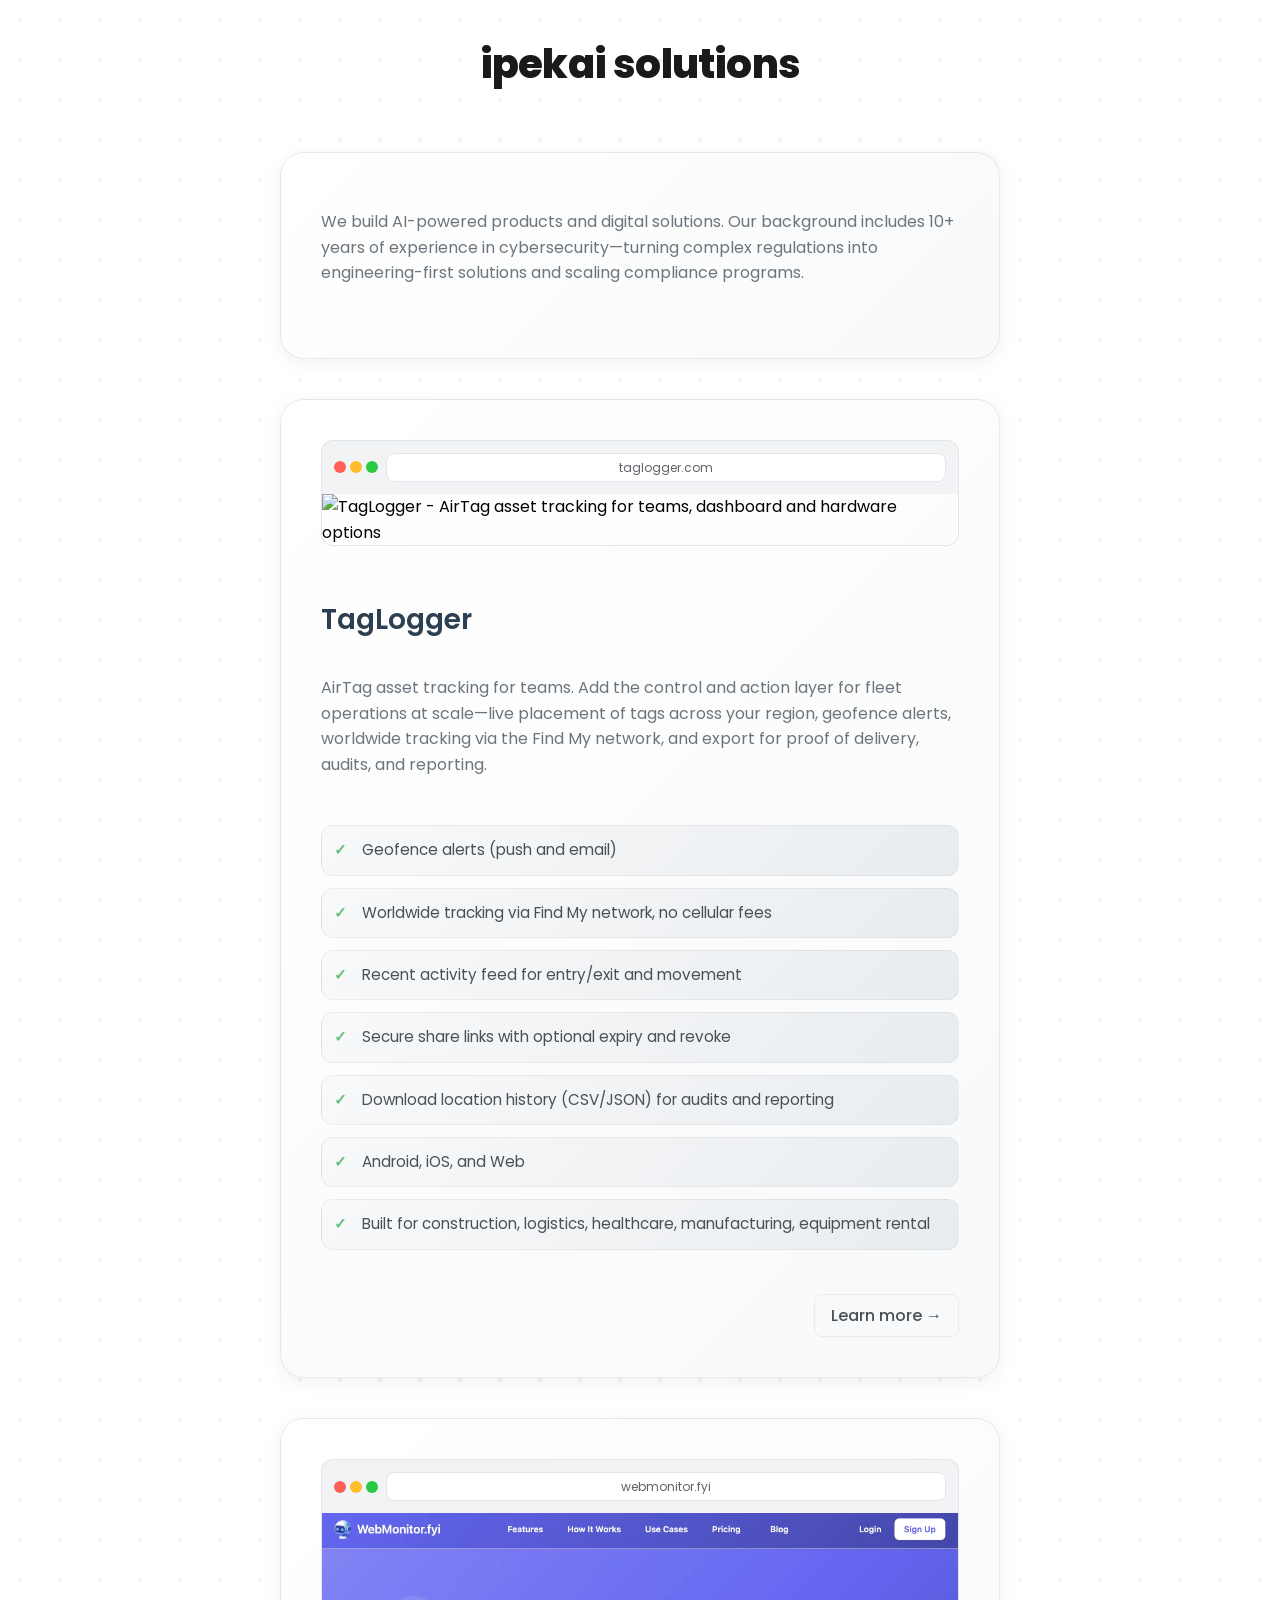
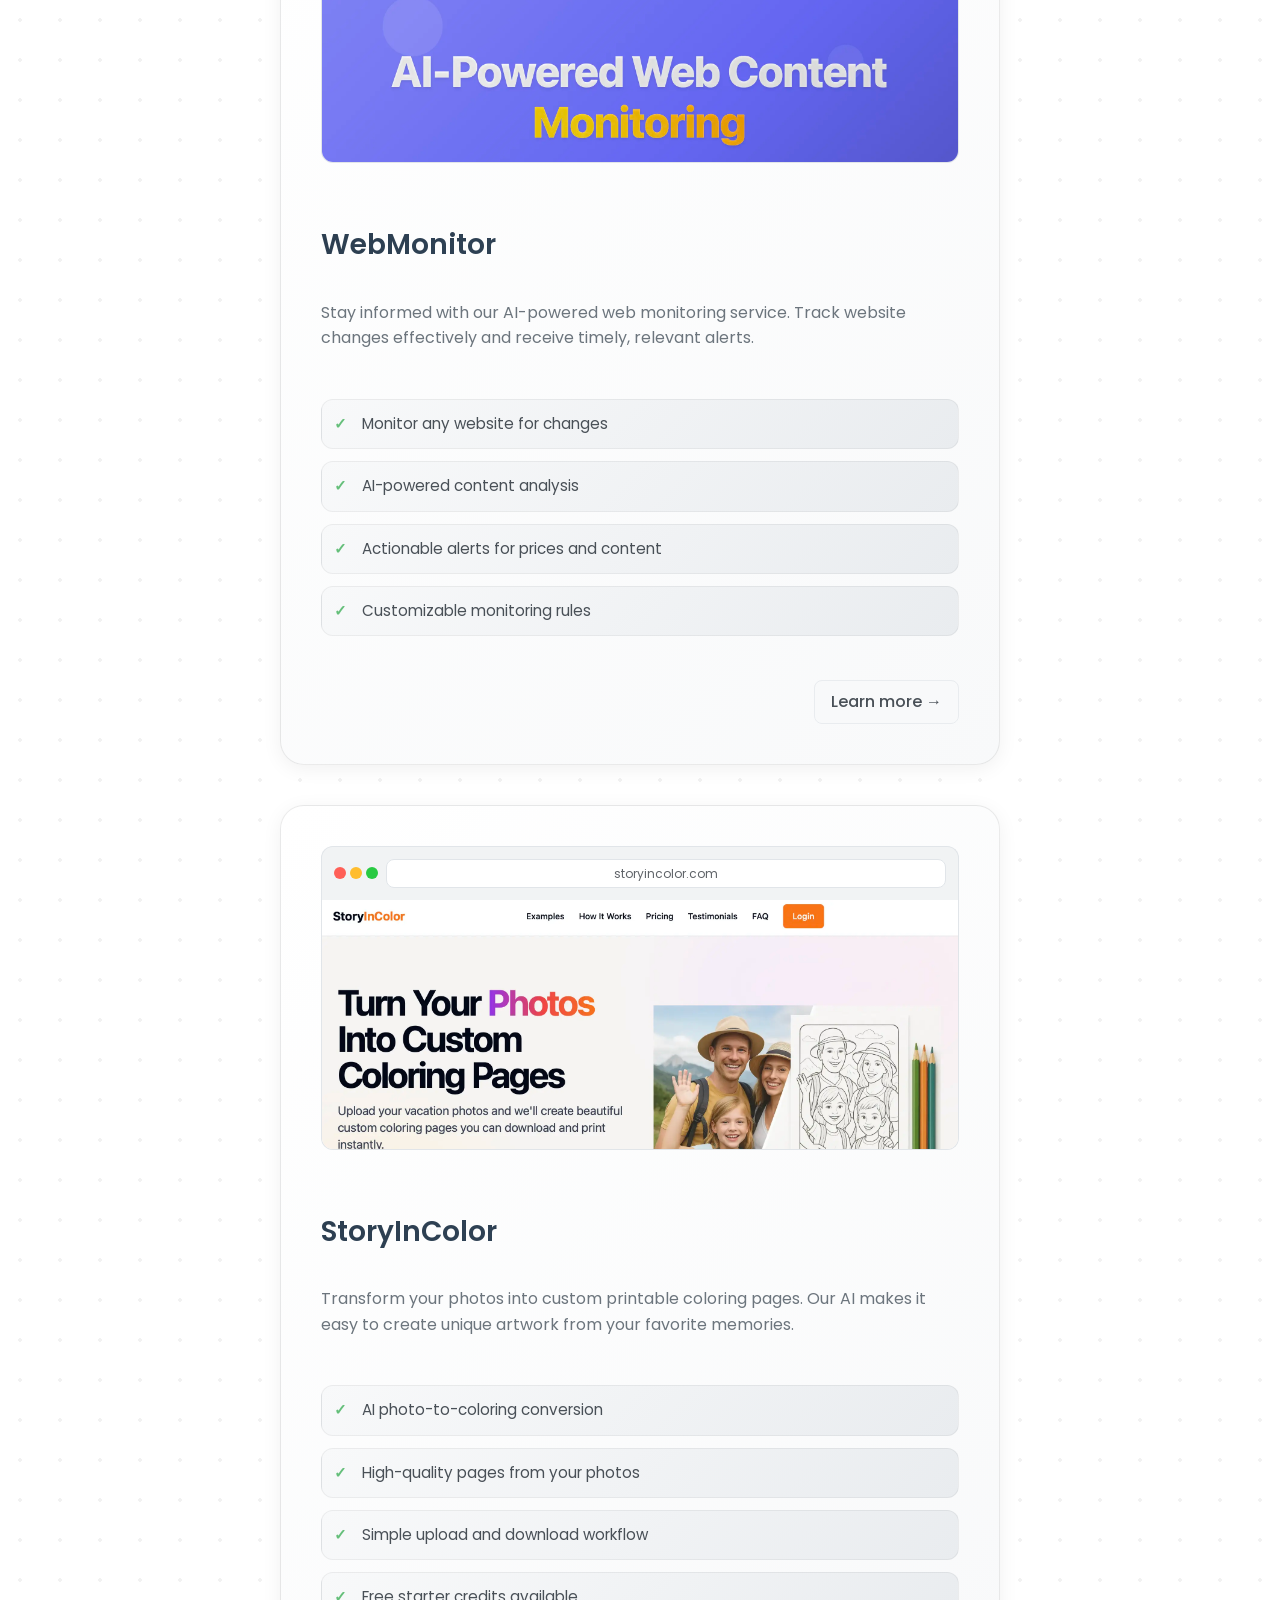
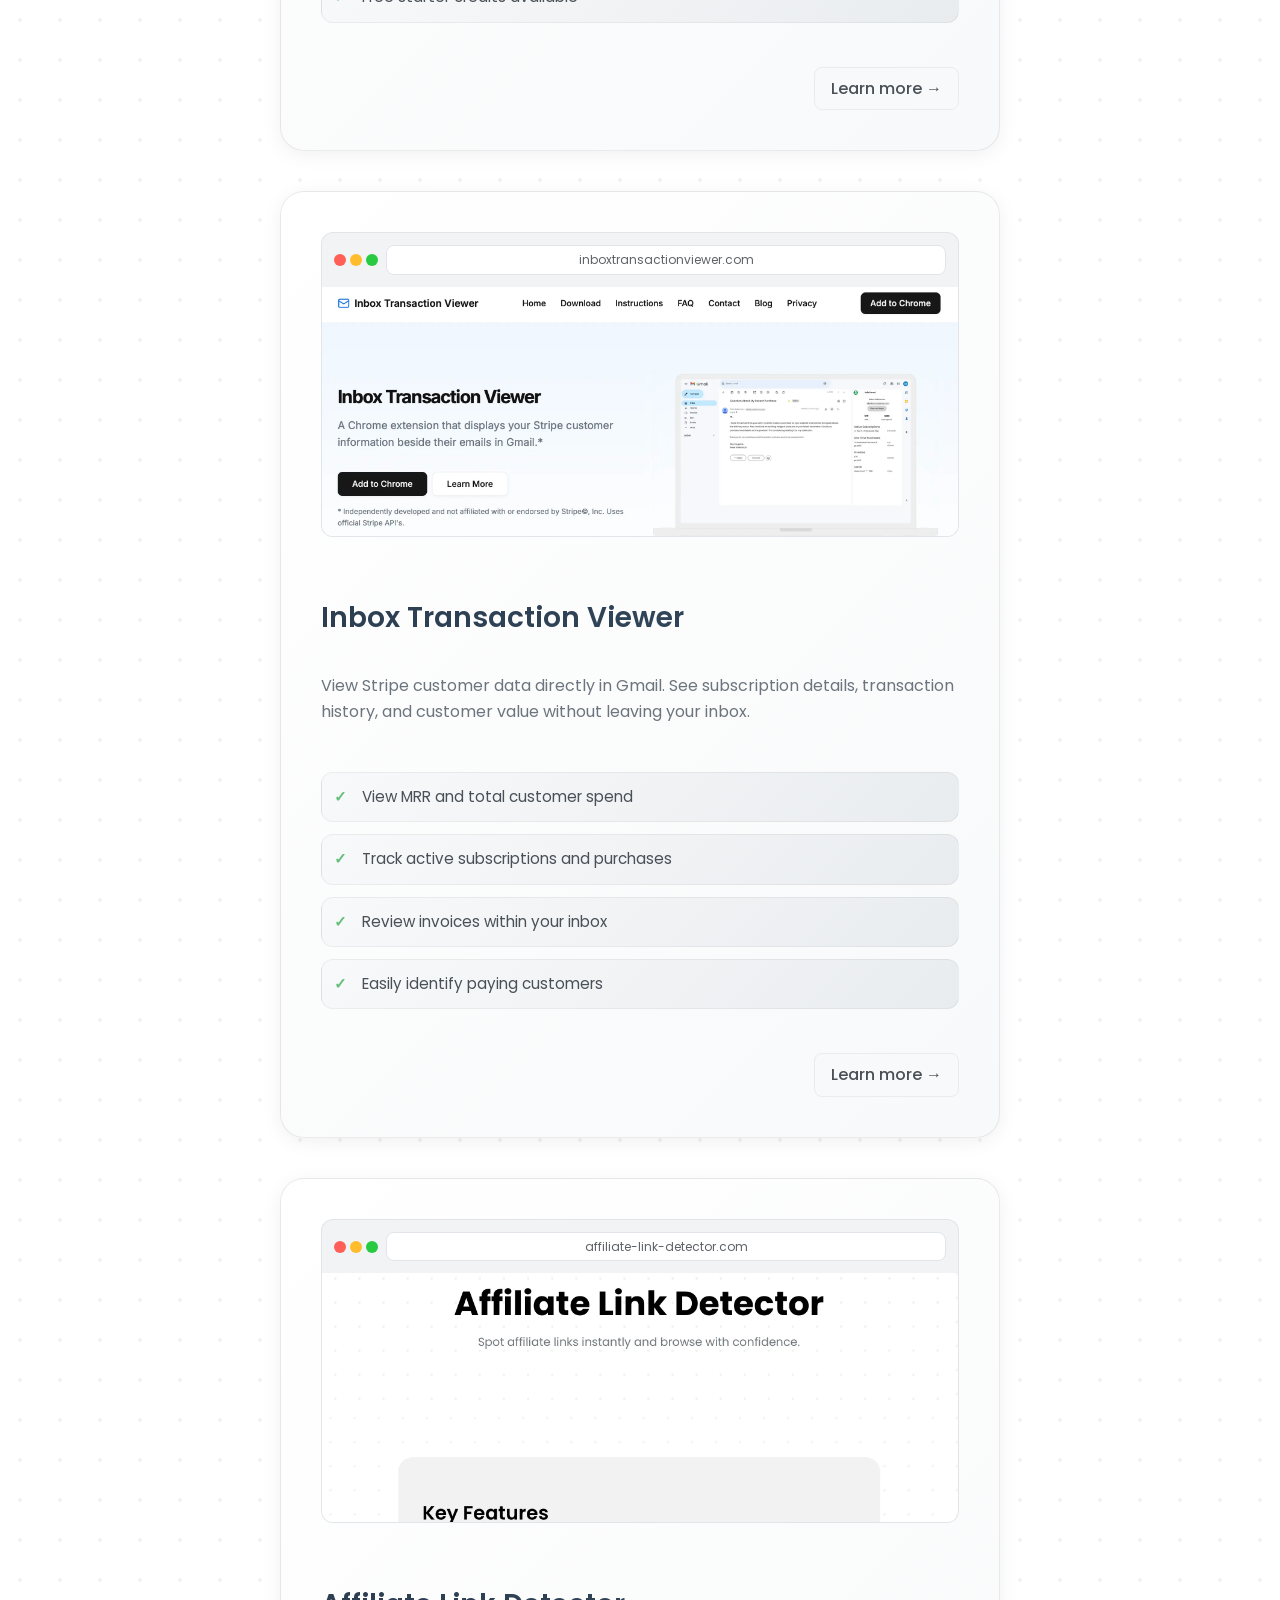
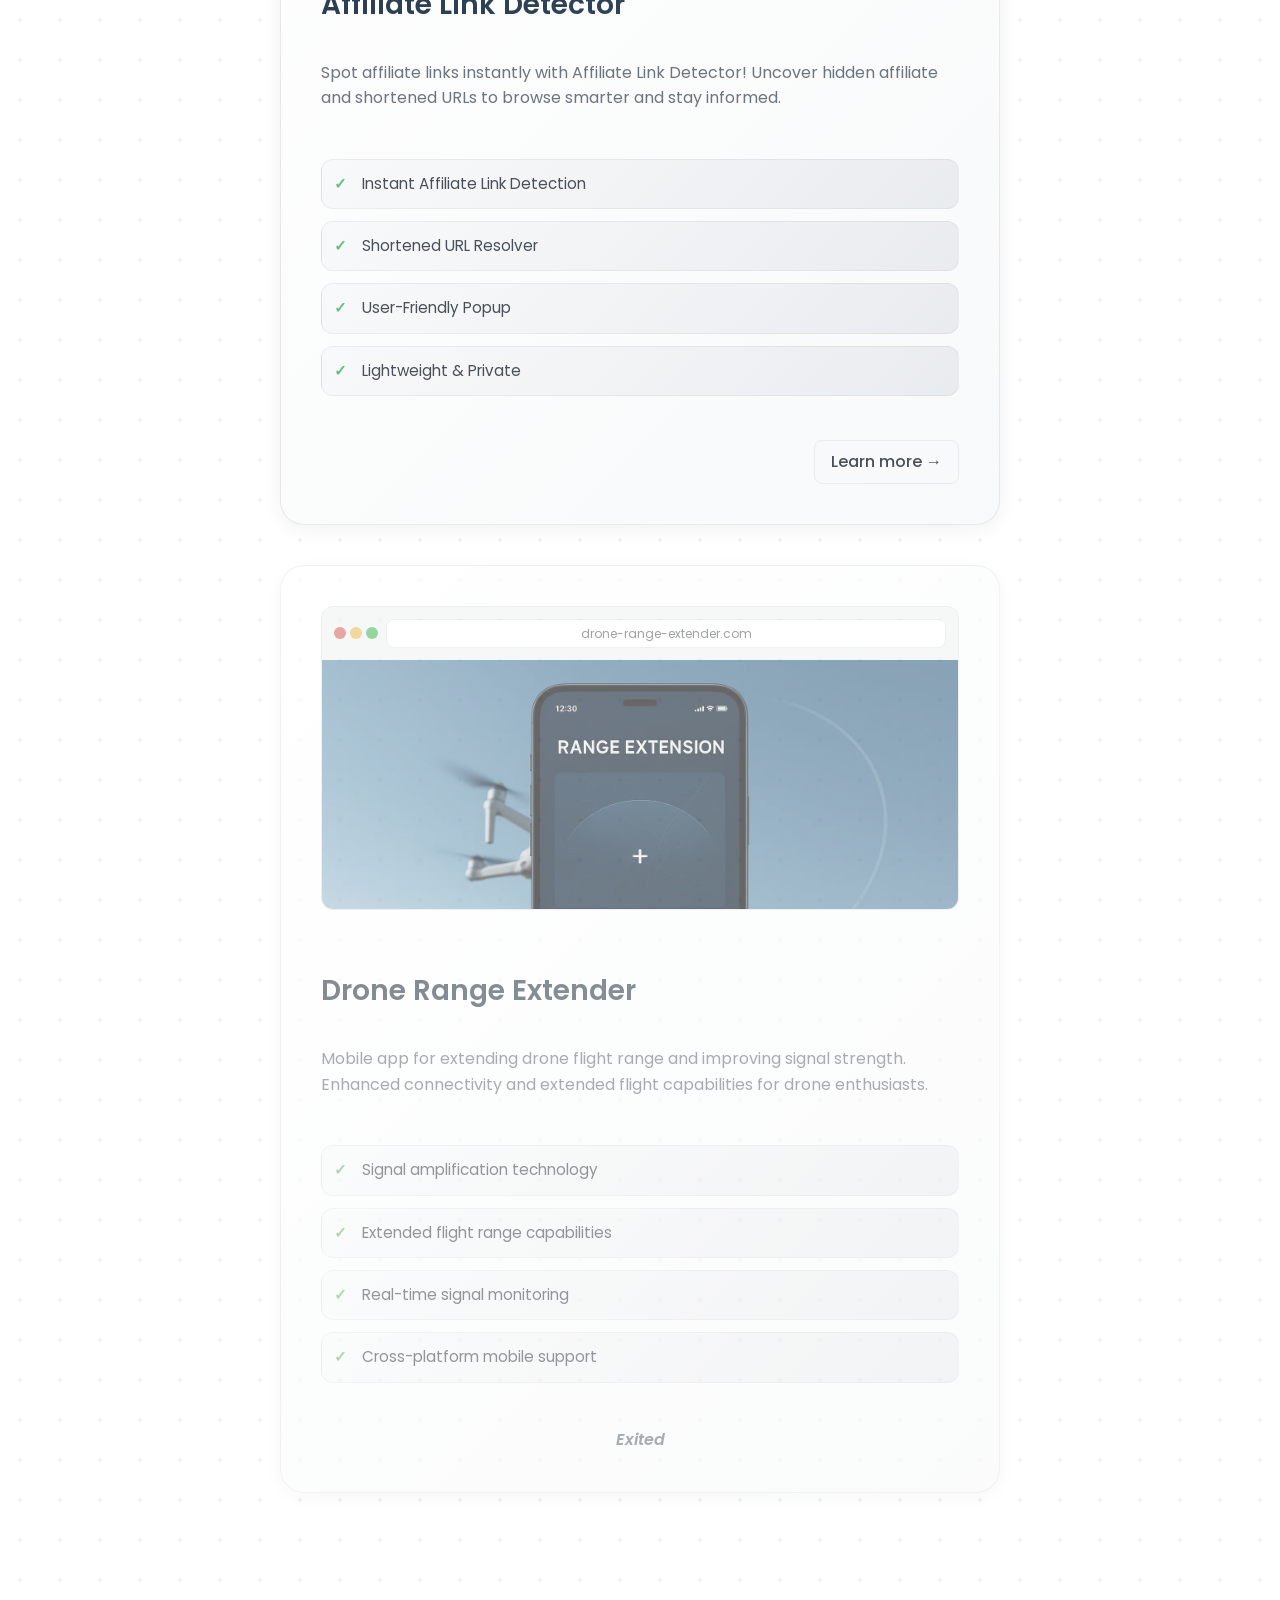
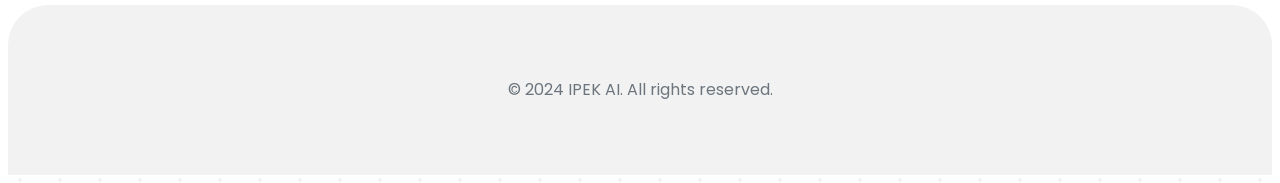
==== commit beccb1e1: "Match affiliate-link-detector page to new design; remove redundant intro heading; subtle buttons Mad" ====
--- a/index.html
+++ b/index.html
@@ -311,21 +311,22 @@
         }
 
         .card .learn-more a {
-            color: #007bff;
+            color: #495057;
             text-decoration: none;
             transition: all 0.3s ease;
             padding: 0.5rem 1rem;
             border-radius: 0.5rem;
-            background: linear-gradient(135deg, #007bff 0%, #0056b3 100%);
-            color: white;
+            background: #f8f9fa;
+            border: 1px solid #e9ecef;
             display: inline-block;
             font-weight: 500;
         }
 
         .card .learn-more a:hover {
-            background: linear-gradient(135deg, #0056b3 0%, #004085 100%);
+            background: #e9ecef;
+            border-color: #dee2e6;
             transform: translateY(-2px);
-            box-shadow: 0 4px 12px rgba(0, 123, 255, 0.3);
+            box-shadow: 0 2px 8px rgba(0, 0, 0, 0.1);
         }
 
         footer {
@@ -368,7 +369,6 @@
                 <div class="platforms-grid">
                     <!-- Intro card -->
                     <div class="card card-intro">
-                        <h2 class="card-heading">IPEKAI Solutions</h2>
                         <p class="description">We build AI-powered products and digital solutions. Our background includes 10+ years of experience in cybersecurity—turning complex regulations into engineering-first solutions and scaling compliance programs.</p>
                     </div>
 
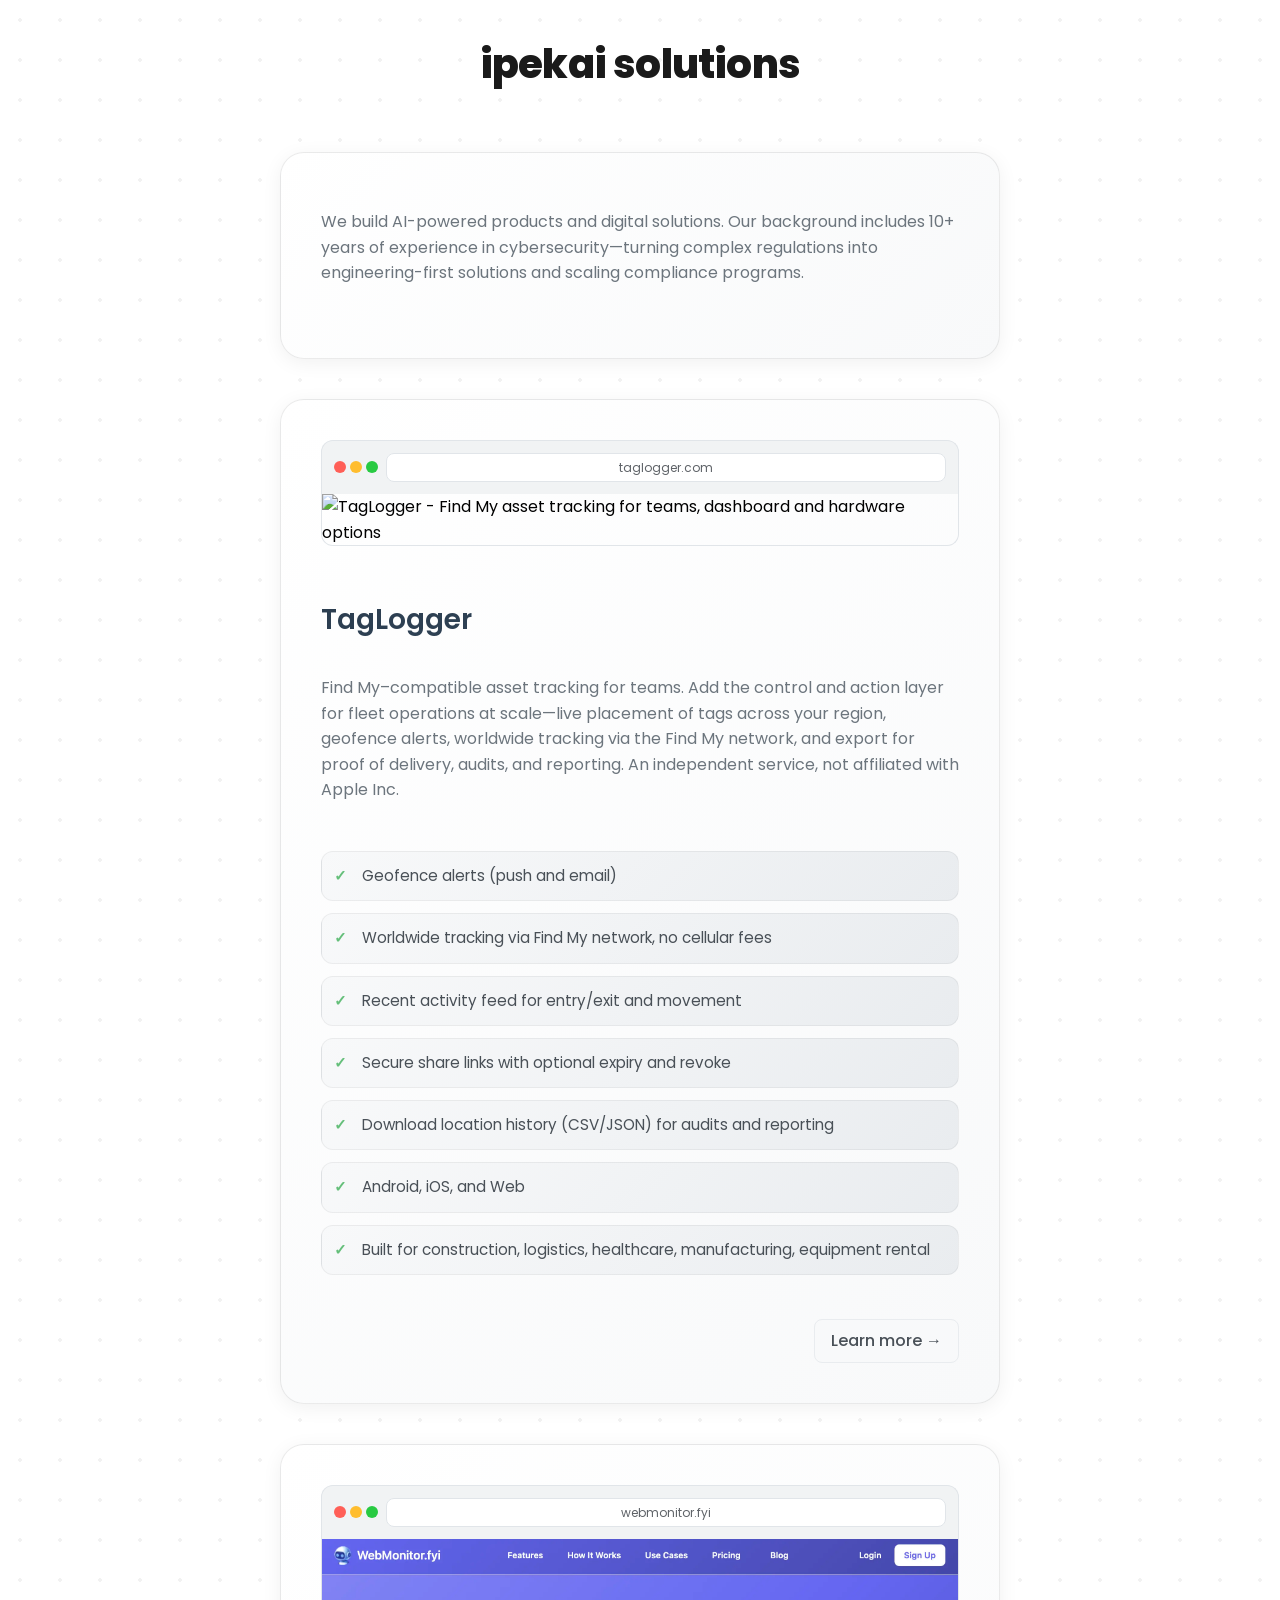
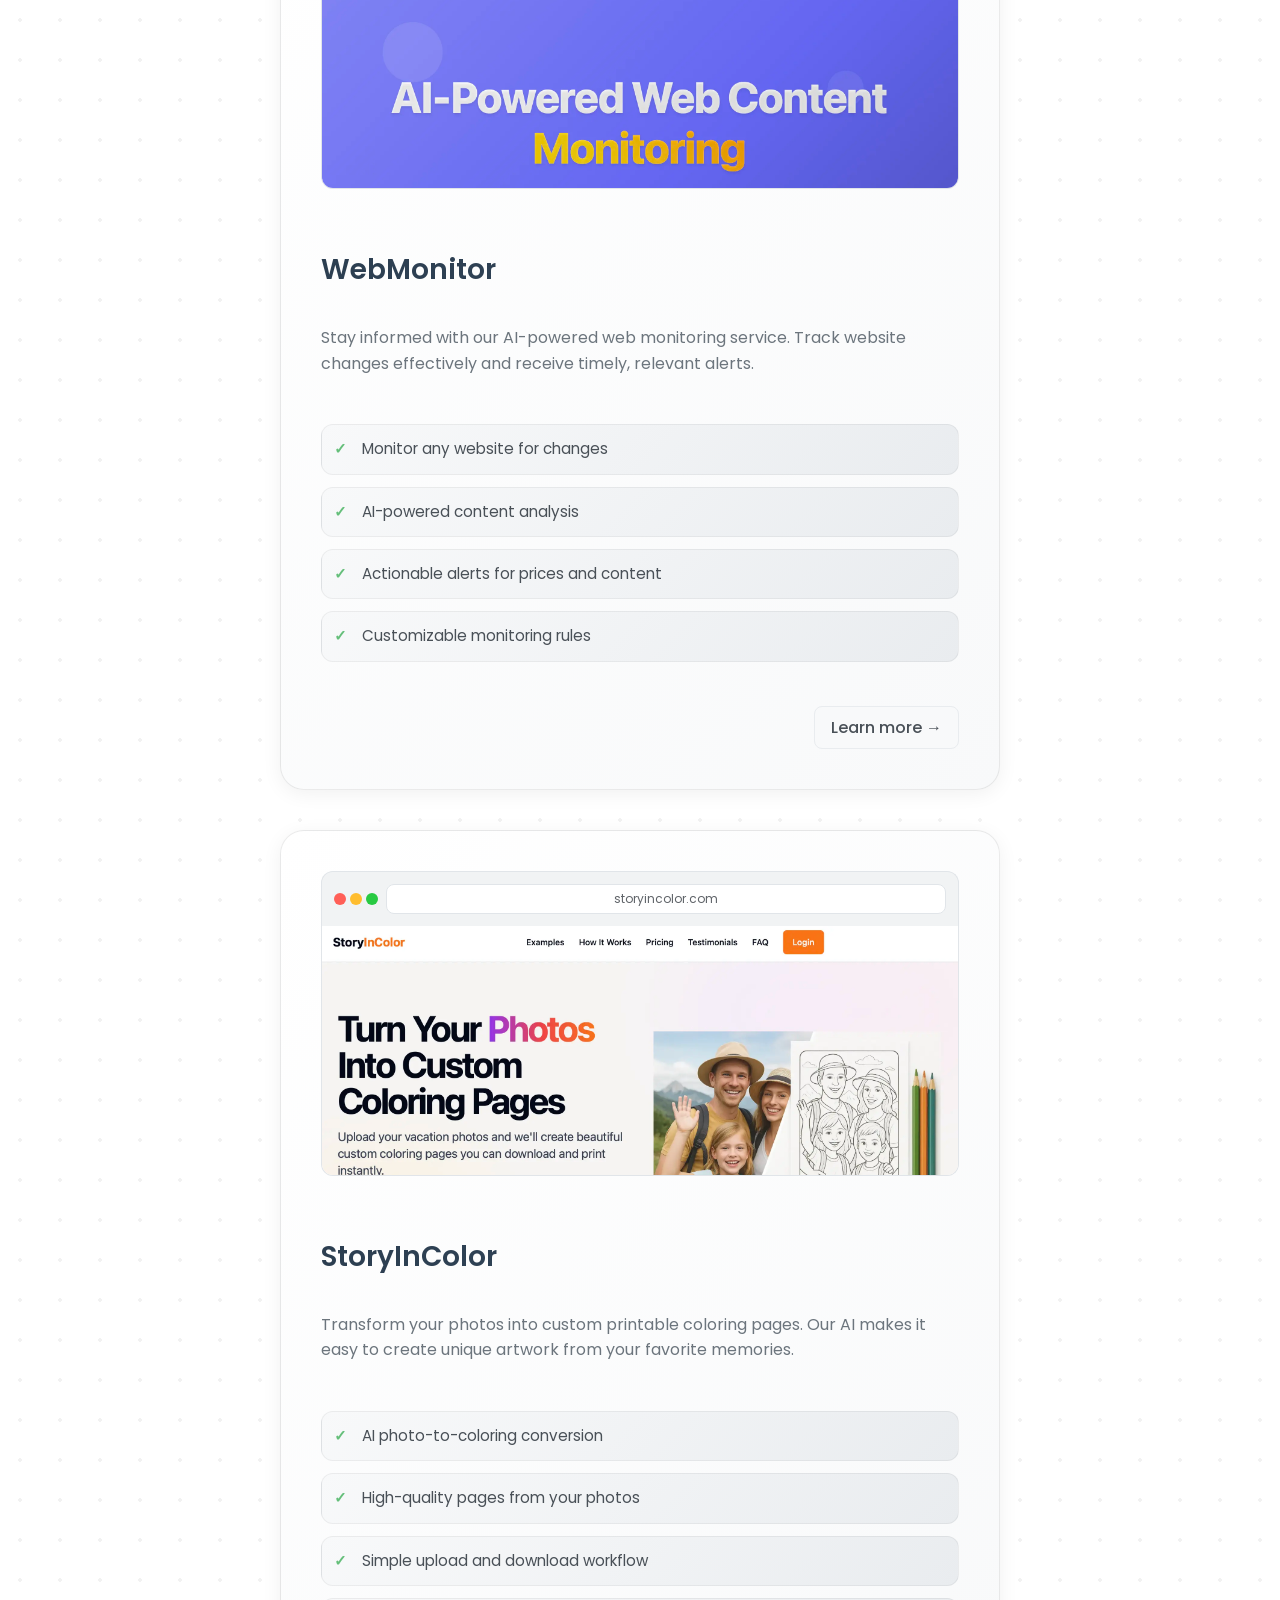
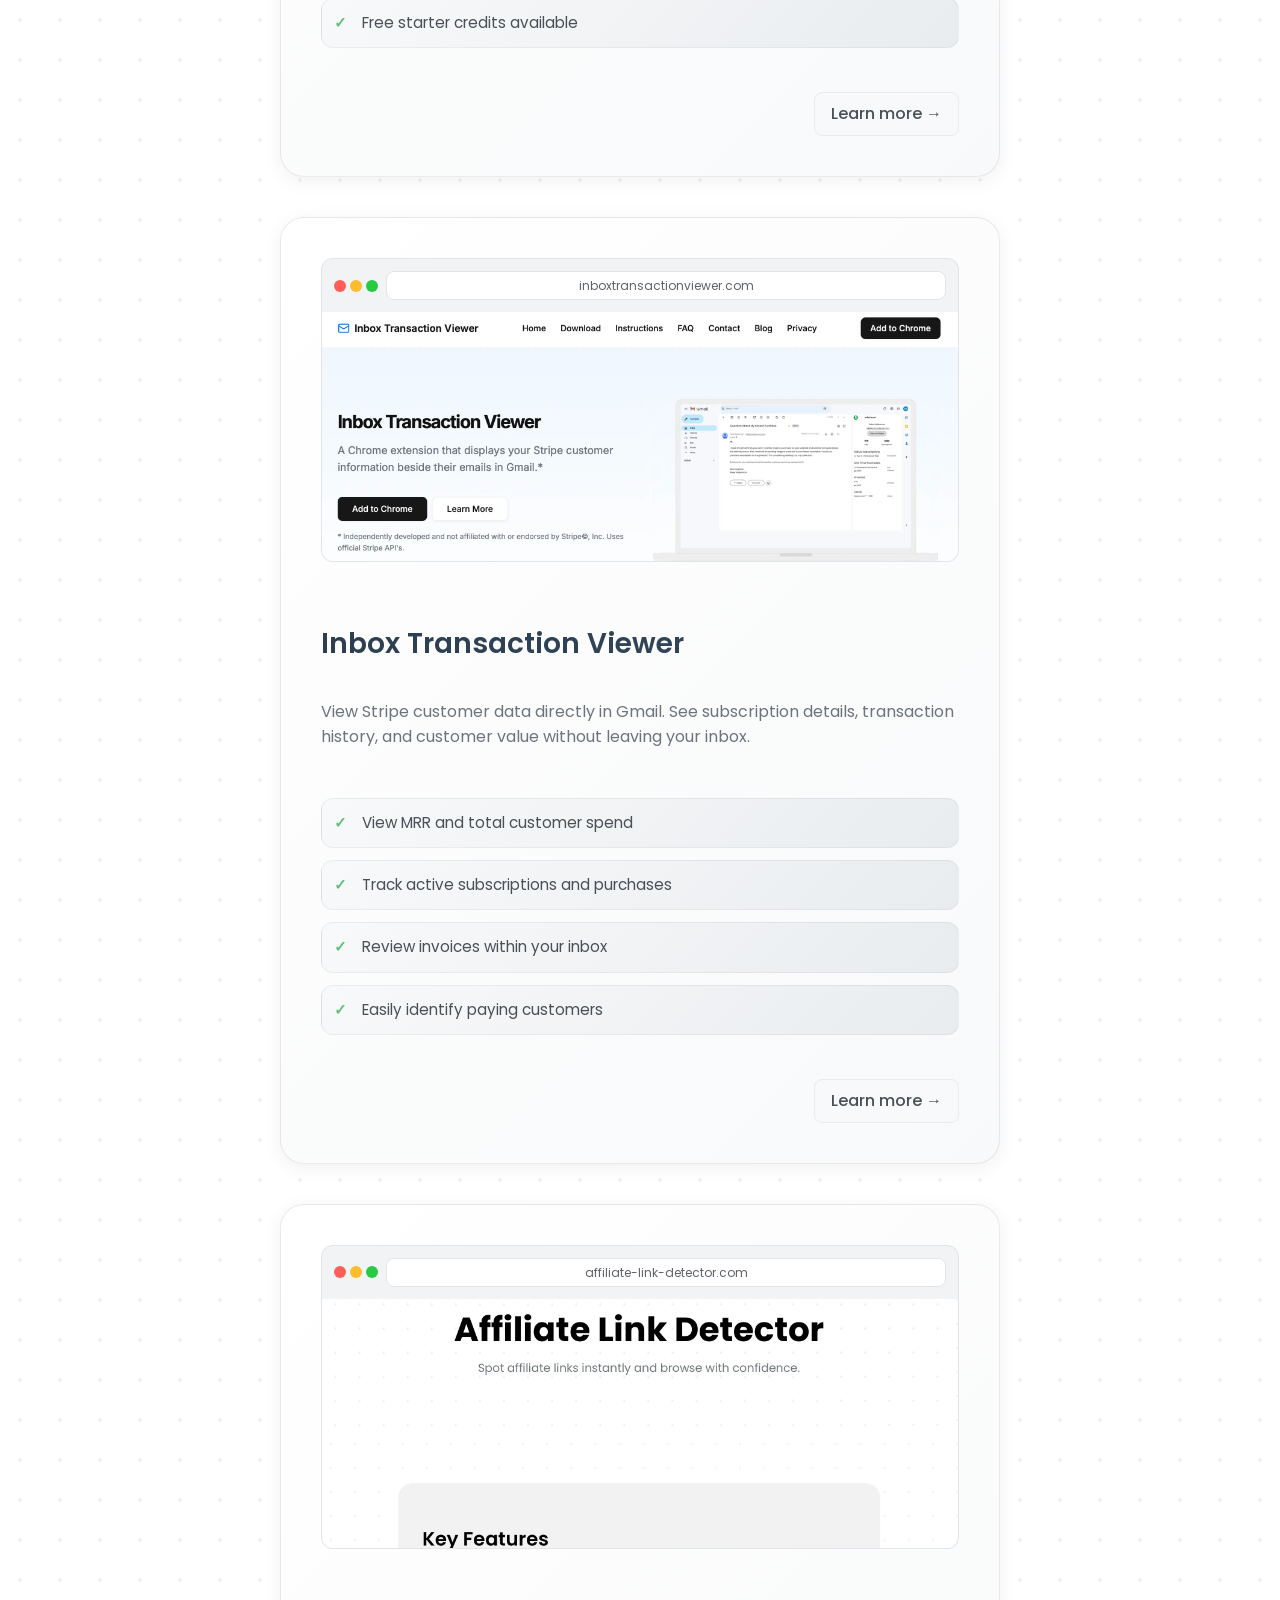
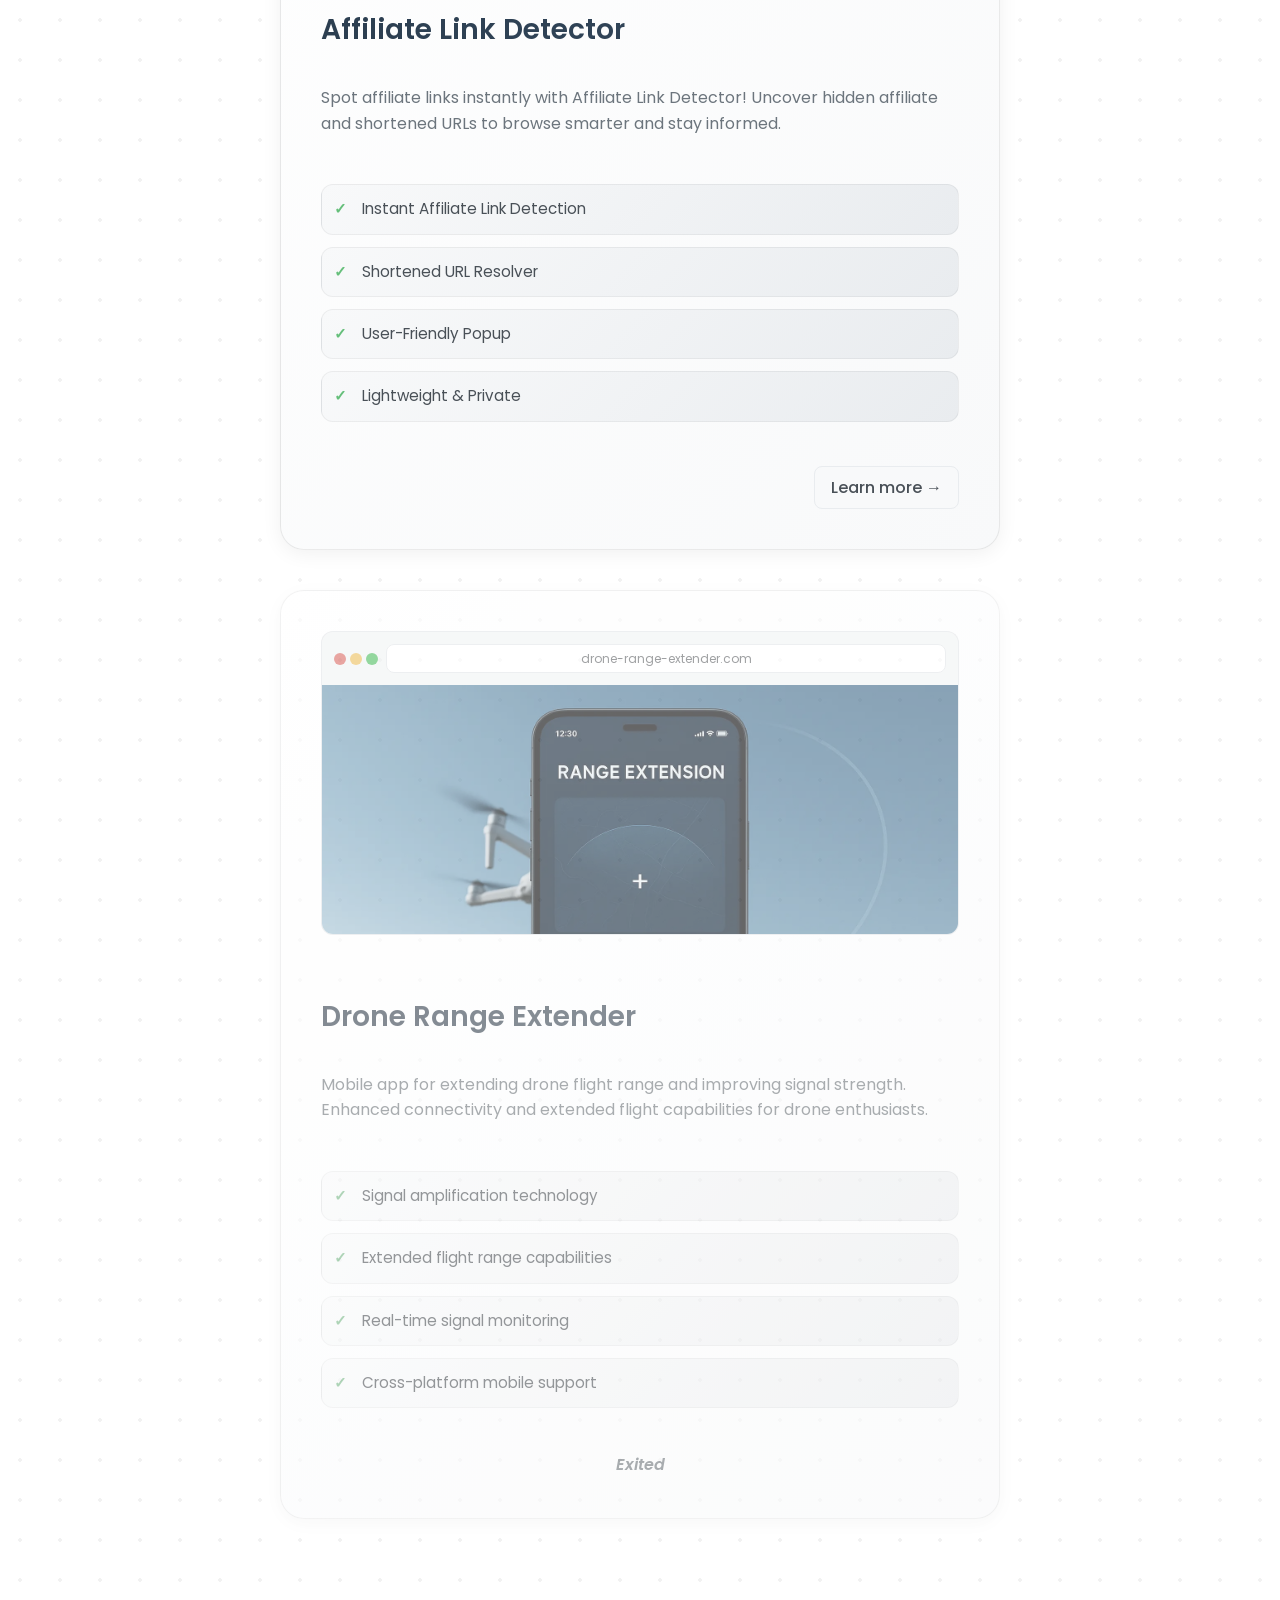
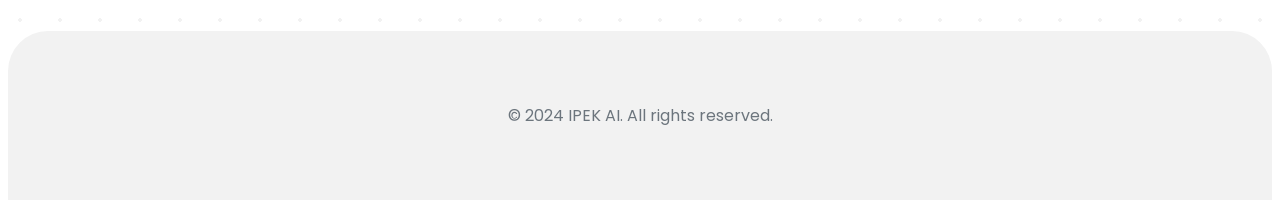
==== commit fddff05f: "TagLogger: use Find My instead of AirTag; add Apple disclaimer Made-with: Cursor" ====
--- a/index.html
+++ b/index.html
@@ -34,7 +34,7 @@
           {
             "@type": "SoftwareApplication",
             "name": "TagLogger",
-            "description": "AirTag asset tracking for teams. Fleet operations, geofence alerts, worldwide Find My tracking, and location history export.",
+            "description": "Find My–compatible asset tracking for teams. Fleet operations, geofence alerts, worldwide Find My tracking, and location history export.",
             "url": "https://www.taglogger.com",
             "applicationCategory": "BusinessApplication",
             "operatingSystem": "iOS, Android, Web"
@@ -383,10 +383,10 @@
                                 </div>
                                 <div class="browser-url" style="background: white; border-radius: 0.5rem; padding: 0.25rem 0.75rem; font-size: 0.75rem; color: #5f6368; flex-grow: 1; text-align: center; border: 1px solid #e1e5e9;">taglogger.com</div>
                             </div>
-                            <img src="https://taglogger.com/og-image.webp" alt="TagLogger - AirTag asset tracking for teams, dashboard and hardware options" loading="lazy" class="browser-window-img" style="border-radius: 0 0 0.75rem 0.75rem; border: 1px solid #e1e5e9; border-top: none;">
+                            <img src="https://taglogger.com/og-image.webp" alt="TagLogger - Find My asset tracking for teams, dashboard and hardware options" loading="lazy" class="browser-window-img" style="border-radius: 0 0 0.75rem 0.75rem; border: 1px solid #e1e5e9; border-top: none;">
                         </div>
                         <h3><a href="https://www.taglogger.com" target="_blank">TagLogger</a></h3>
-                        <p class="description">AirTag asset tracking for teams. Add the control and action layer for fleet operations at scale—live placement of tags across your region, geofence alerts, worldwide tracking via the Find My network, and export for proof of delivery, audits, and reporting.</p>
+                        <p class="description">Find My–compatible asset tracking for teams. Add the control and action layer for fleet operations at scale—live placement of tags across your region, geofence alerts, worldwide tracking via the Find My network, and export for proof of delivery, audits, and reporting. An independent service, not affiliated with Apple Inc.</p>
                         <ul class="features">
                             <li>Geofence alerts (push and email)</li>
                             <li>Worldwide tracking via Find My network, no cellular fees</li>
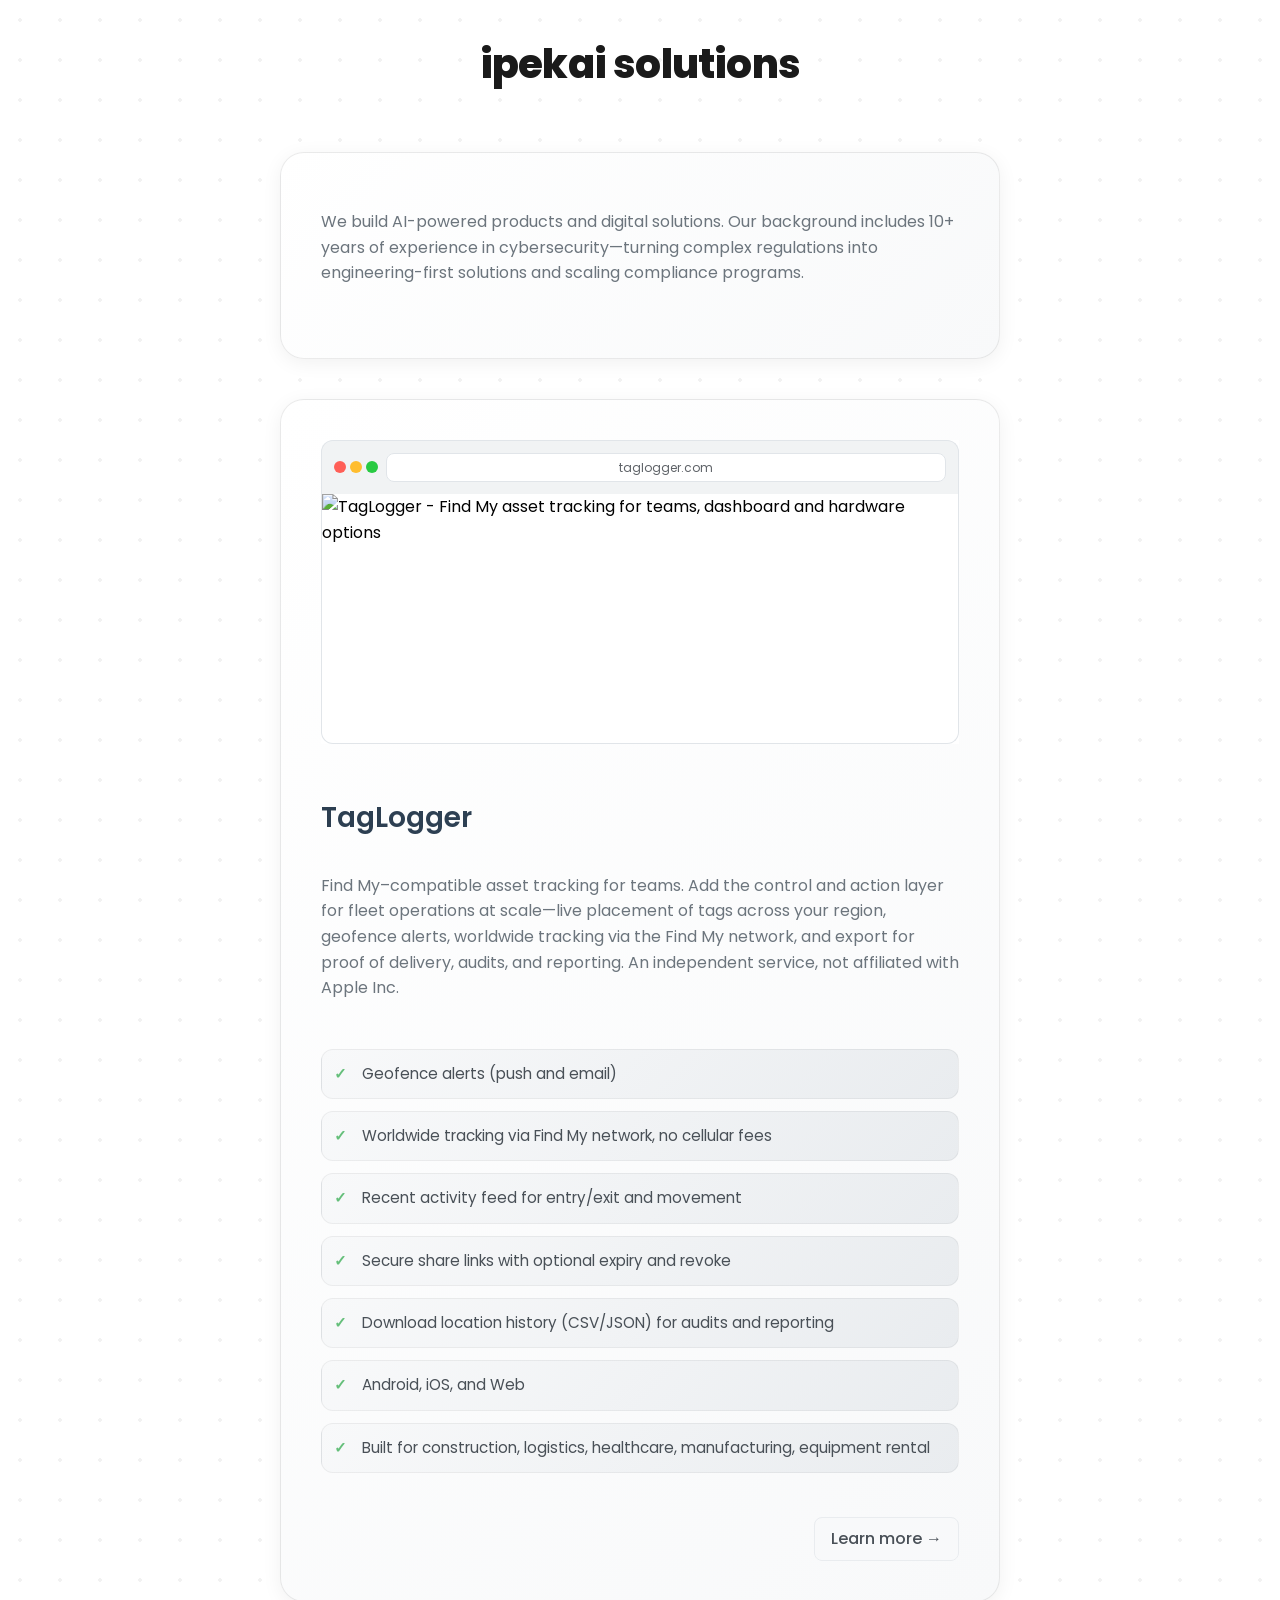
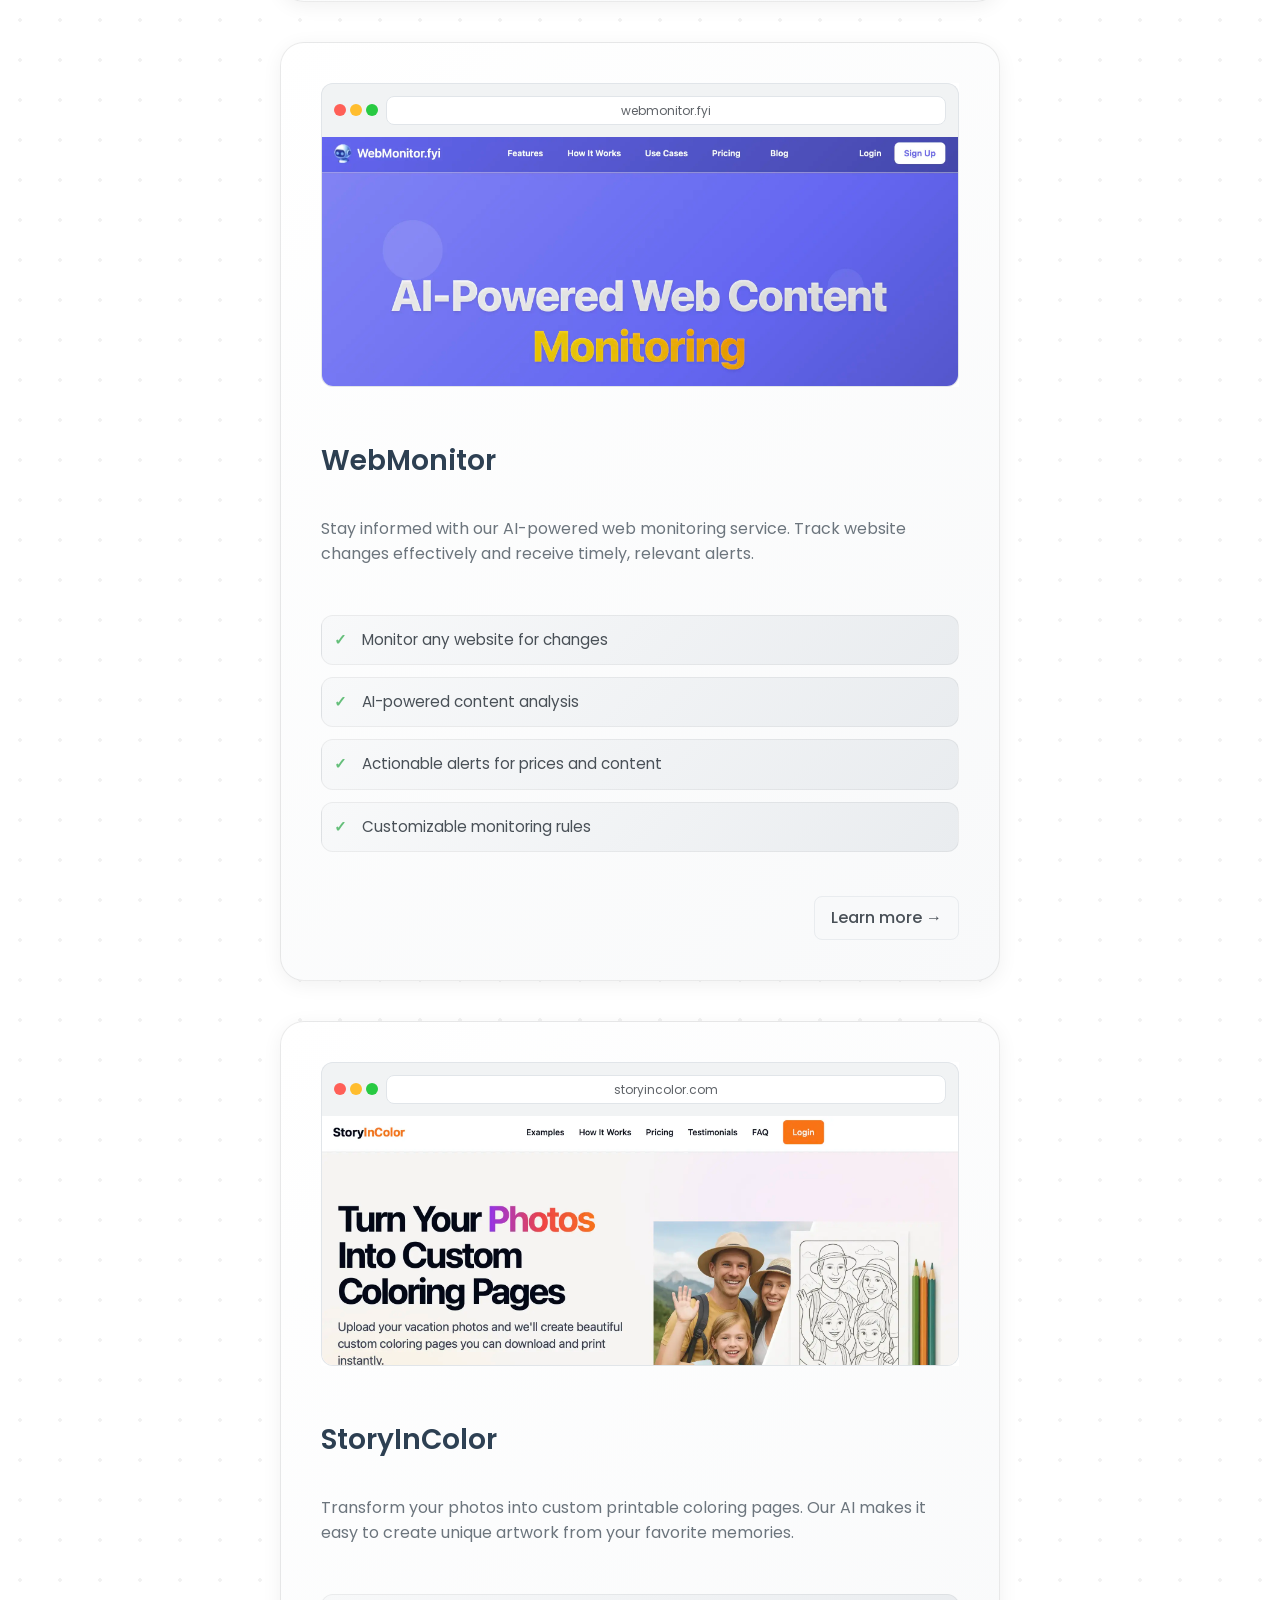
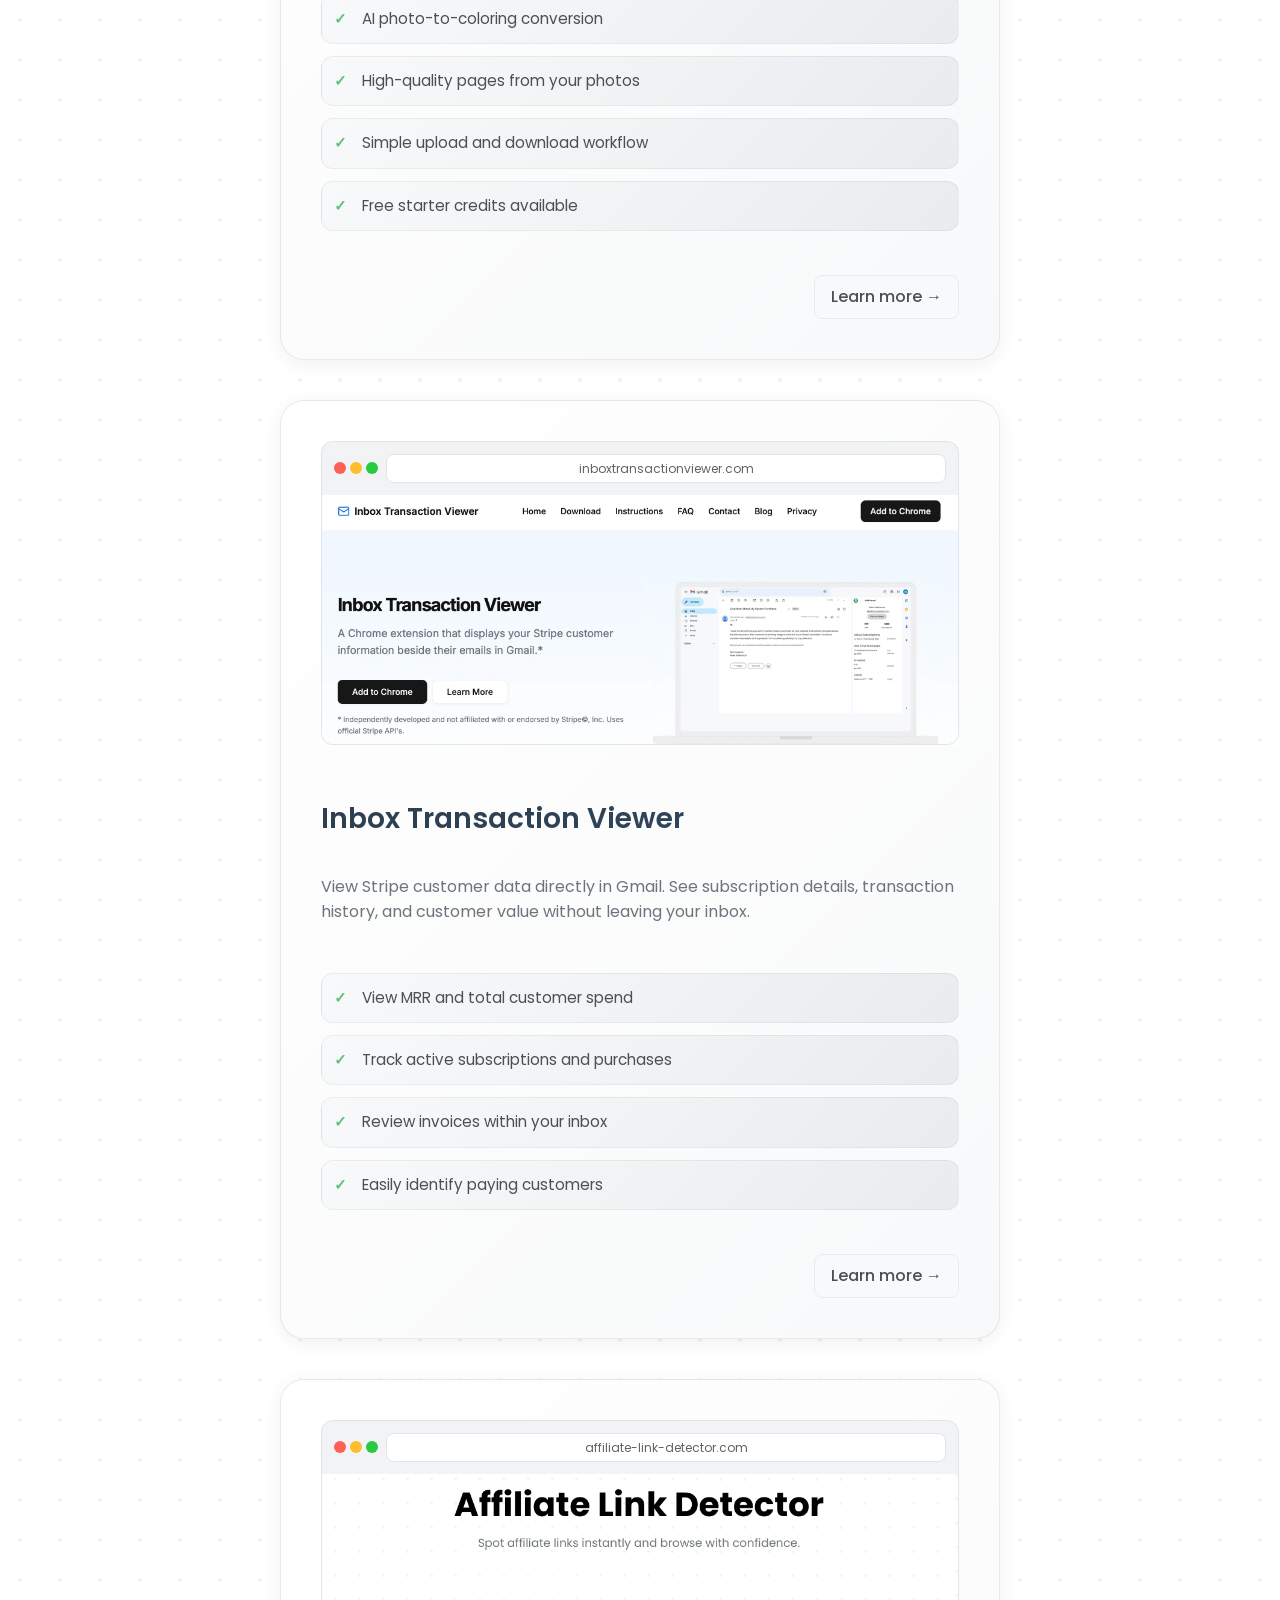
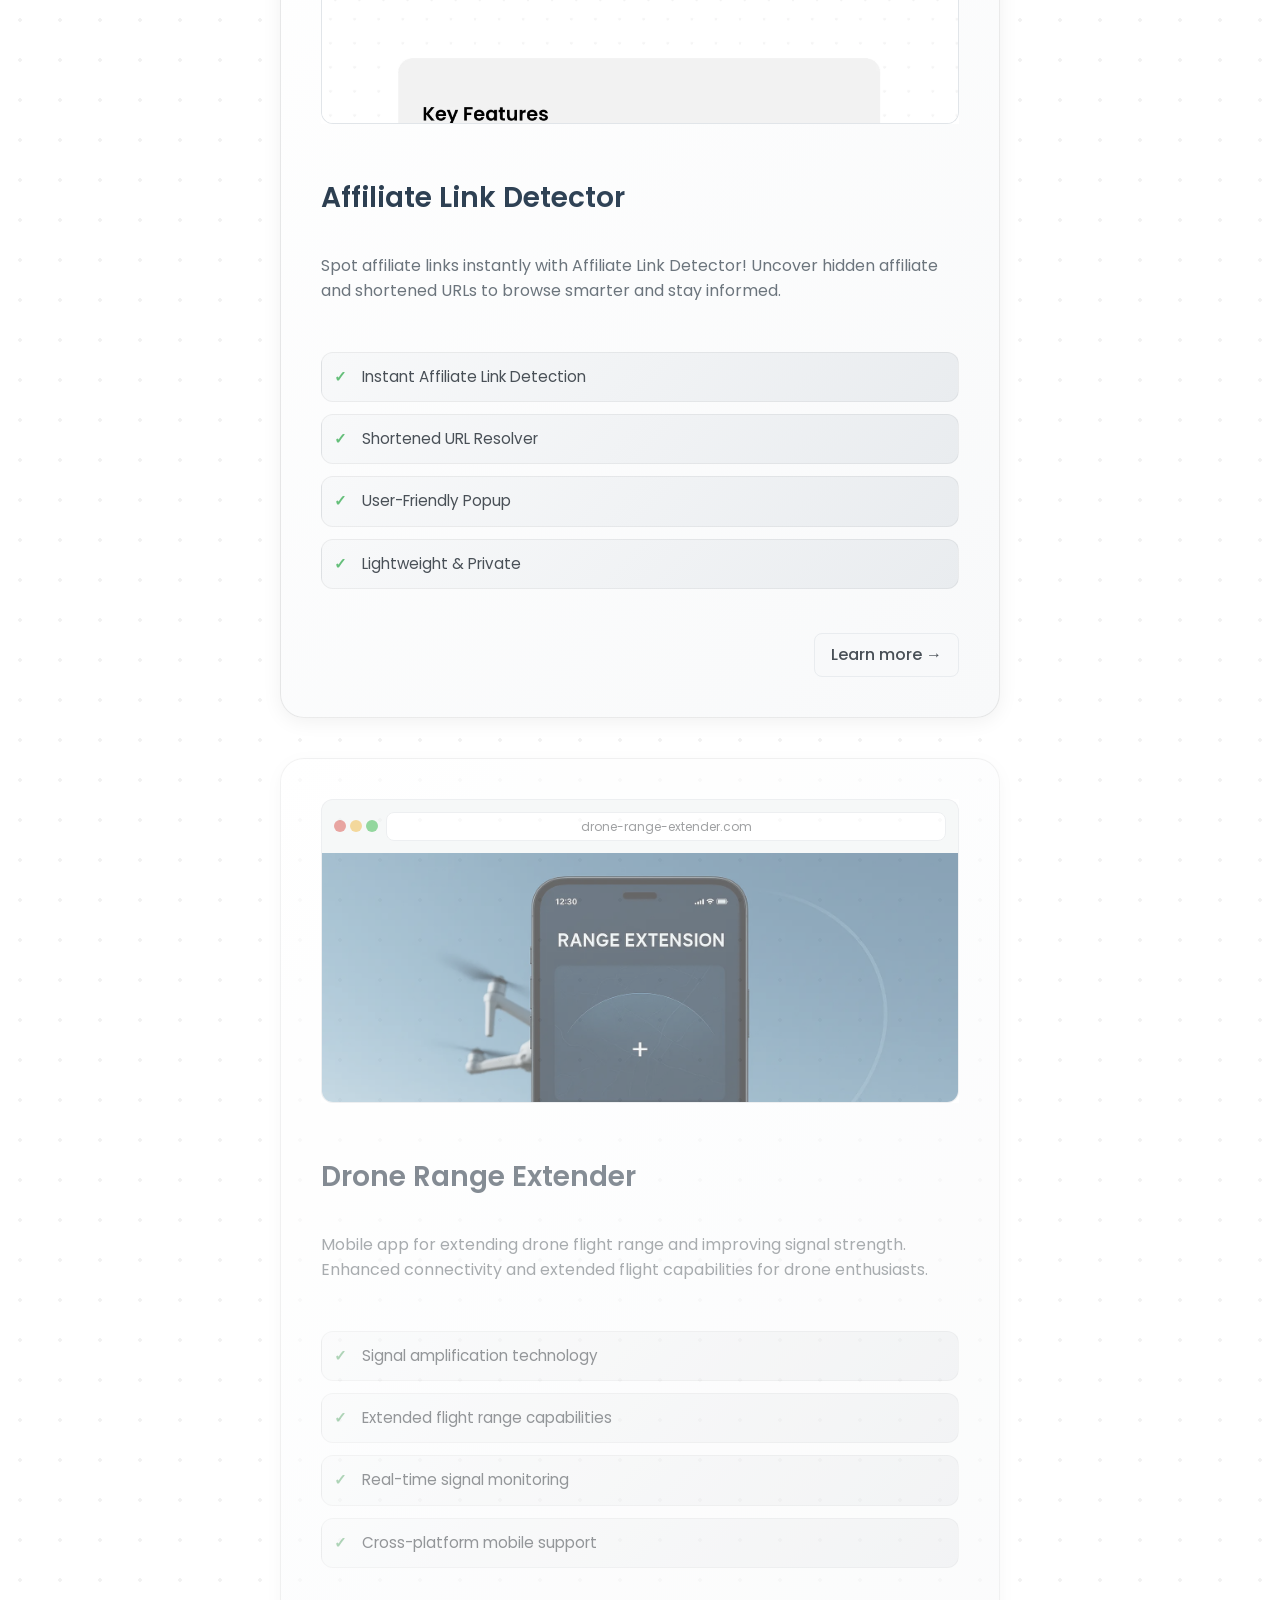
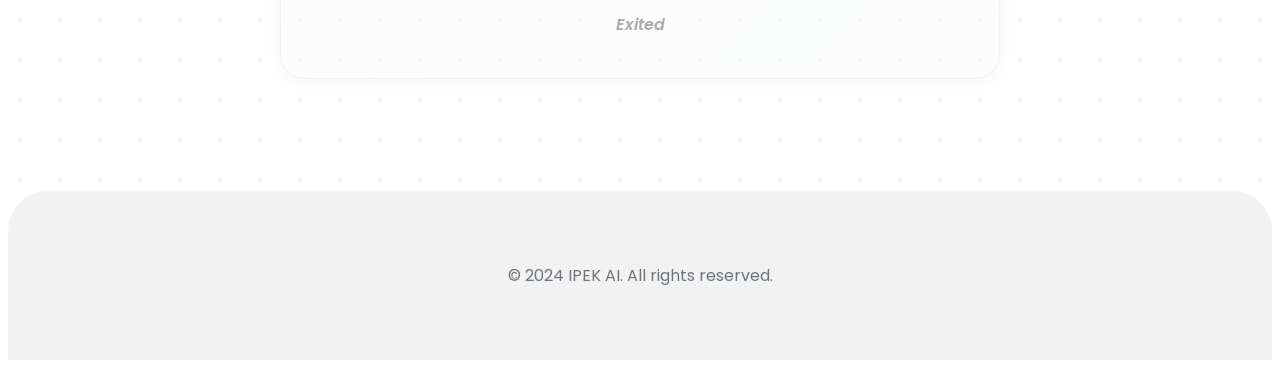
==== commit 15b38402: "Improve landing page mobile browser mockup scaling. Make the Safari-style screenshots fit from the t" ====
--- a/index.html
+++ b/index.html
@@ -343,12 +343,91 @@
             color: #6c757d;
         }
 
-        /* Mobile-first responsive images */
+        /* Browser window screenshot: always show top of image, crop the rest to fit frame */
         .browser-window-img {
+            display: block;
             width: 100%;
             height: 250px;
+            min-width: 0;
             object-fit: cover;
-            object-position: top;
+            object-position: top center;
+        }
+        .card .browser-window {
+            overflow: hidden;
+            background: #fff;
+        }
+
+        /* Mobile: more space, less nesting padding, browser window uses full width */
+        @media (max-width: 768px) {
+            .navbar {
+                padding: 1rem 1rem;
+            }
+            .navbar h1 {
+                font-size: 1.75rem;
+            }
+            .hero {
+                padding: 0.5rem 1rem;
+            }
+            .hero h2 {
+                font-size: 2rem;
+            }
+            .hero p {
+                font-size: 1rem;
+            }
+            .section {
+                padding: 0.5rem 0;
+            }
+            .container {
+                padding: 0 1rem;
+            }
+            .platforms-grid {
+                max-width: 100%;
+                gap: 1.5rem;
+            }
+            .card {
+                padding: 1rem;
+                border-radius: 1rem;
+            }
+            .card:hover {
+                transform: translateY(-4px);
+            }
+            .card h3 {
+                font-size: 1.35rem;
+            }
+            .card .browser-window {
+                display: flex;
+                flex-direction: column;
+                margin-top: -1rem;
+                margin-left: -1rem;
+                margin-right: -1rem;
+                margin-bottom: 1rem;
+            }
+            .card .browser-window .browser-header {
+                flex: 0 0 auto;
+            }
+            .card .browser-window .browser-header {
+                padding: clamp(0.35rem, 0.25rem + 0.45vw, 0.55rem) clamp(0.5rem, 0.35rem + 0.6vw, 0.75rem) !important;
+                border-radius: 1rem 1rem 0 0 !important;
+            }
+            .card .browser-window .browser-dots div {
+                width: clamp(8px, 6px + 0.6vw, 10px) !important;
+                height: clamp(8px, 6px + 0.6vw, 10px) !important;
+            }
+            .card .browser-window .browser-url {
+                font-size: clamp(0.65rem, 0.58rem + 0.25vw, 0.75rem) !important;
+                padding: clamp(0.2rem, 0.15rem + 0.2vw, 0.25rem) clamp(0.5rem, 0.3rem + 0.7vw, 0.75rem) !important;
+            }
+            .card .browser-window-img {
+                flex: 0 0 clamp(200px, 50vw, 250px);
+                width: 100%;
+                min-width: 0;
+                height: clamp(200px, 50vw, 250px);
+                max-height: 250px;
+                object-fit: contain;
+                object-position: top center;
+                background: #fff;
+                border-radius: 0 0 1rem 1rem;
+            }
         }
     </style>
 </head>
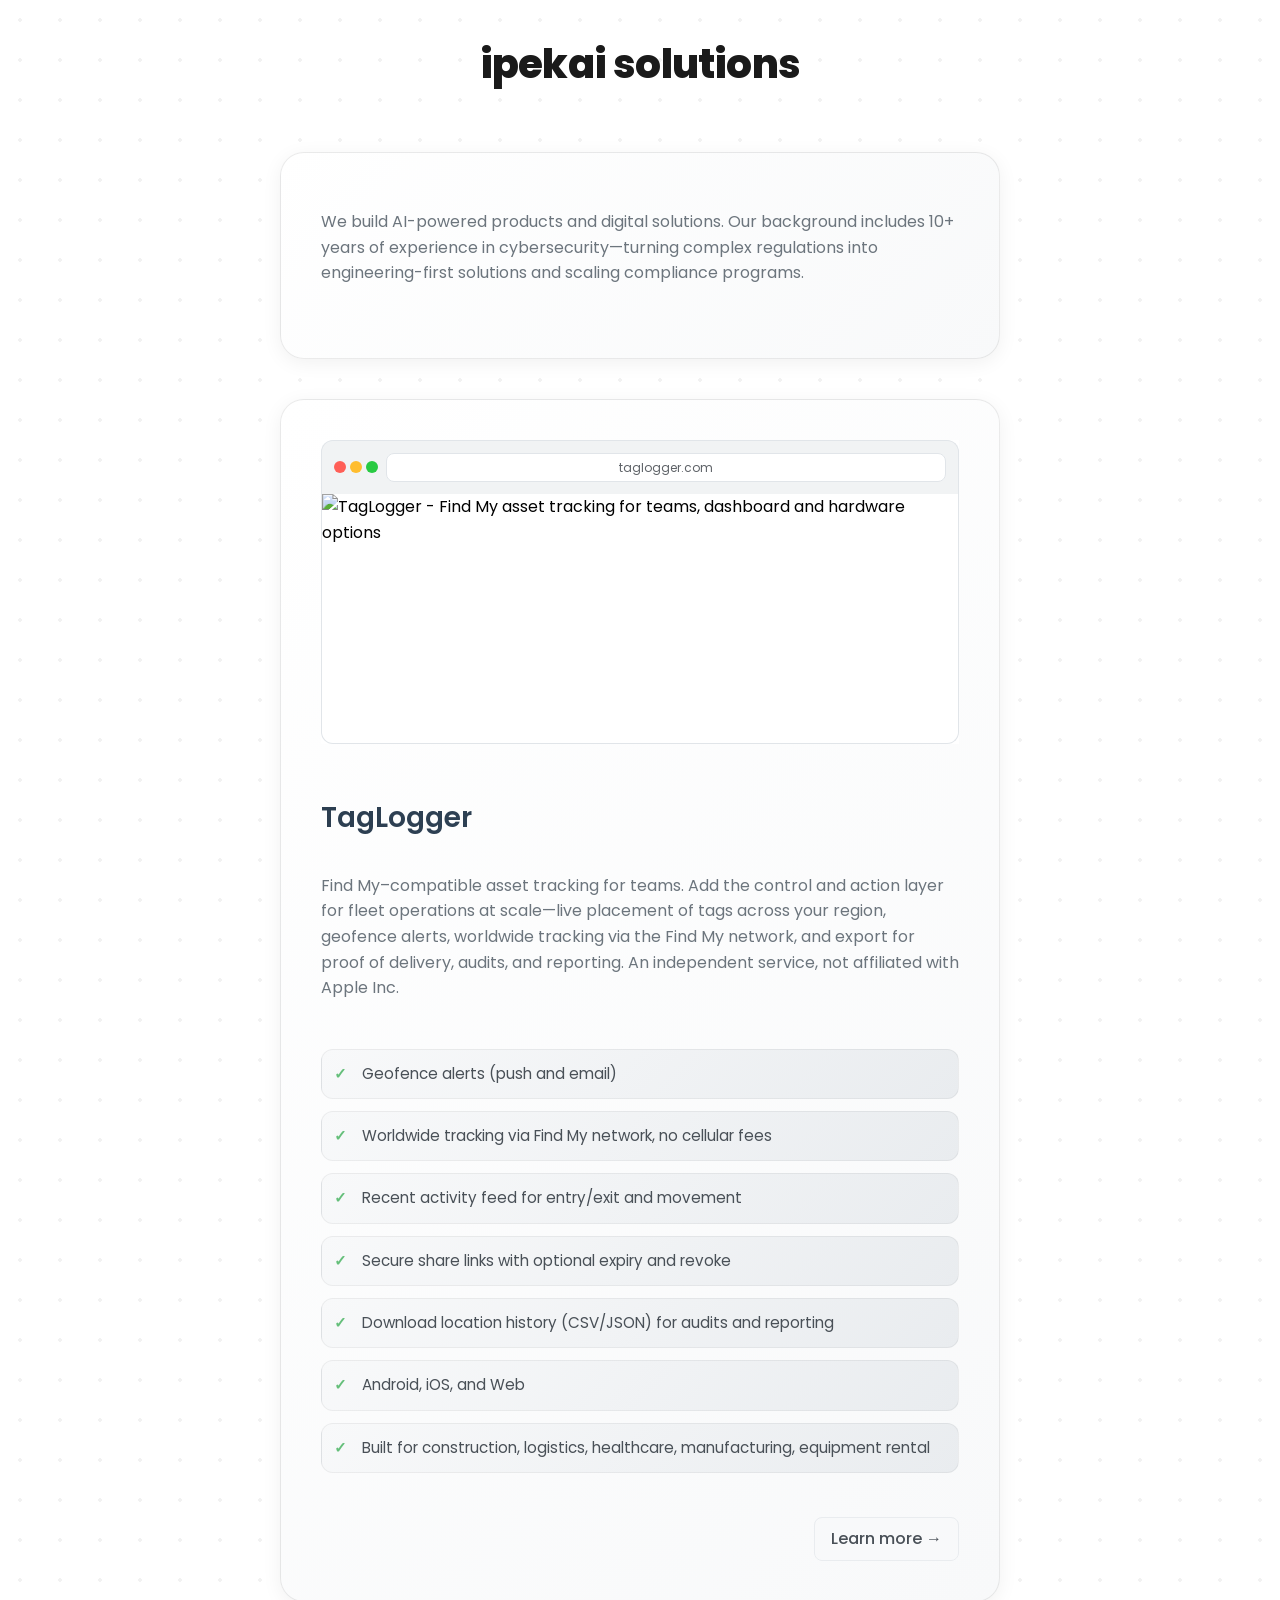
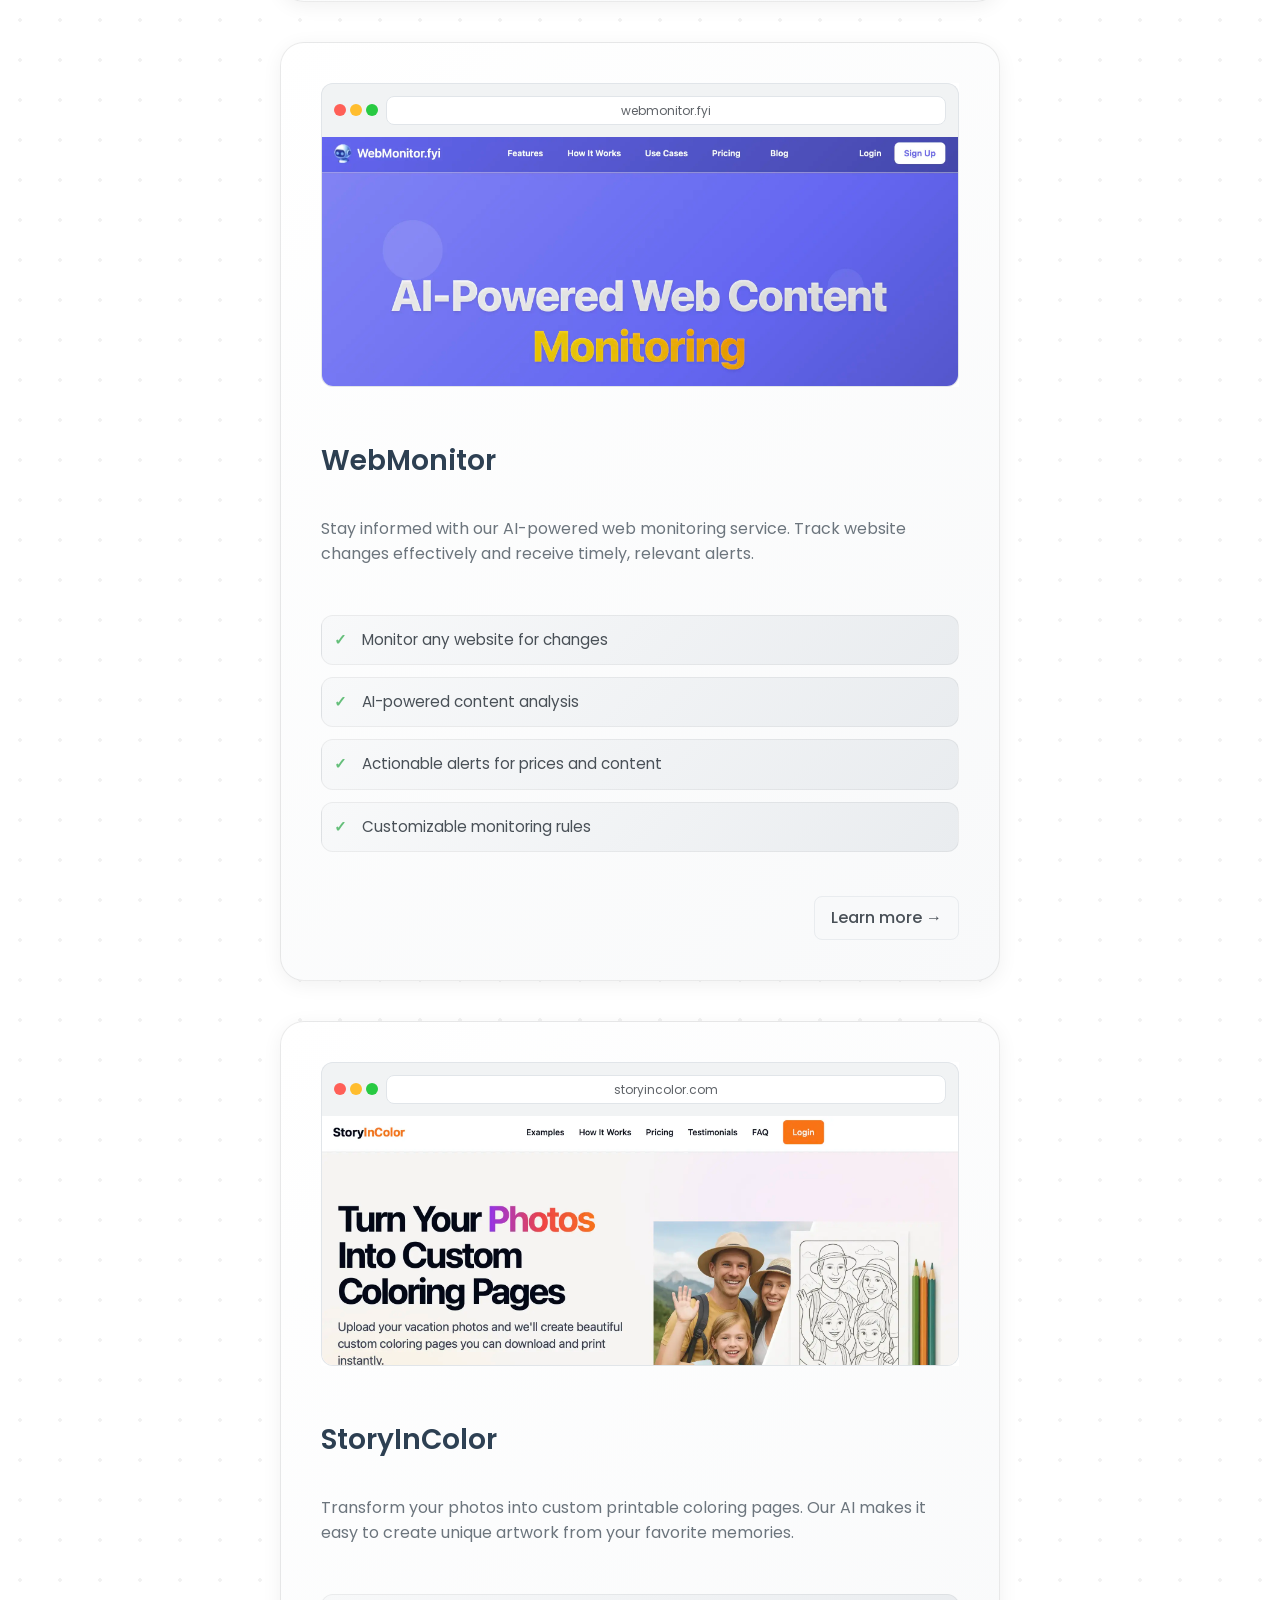
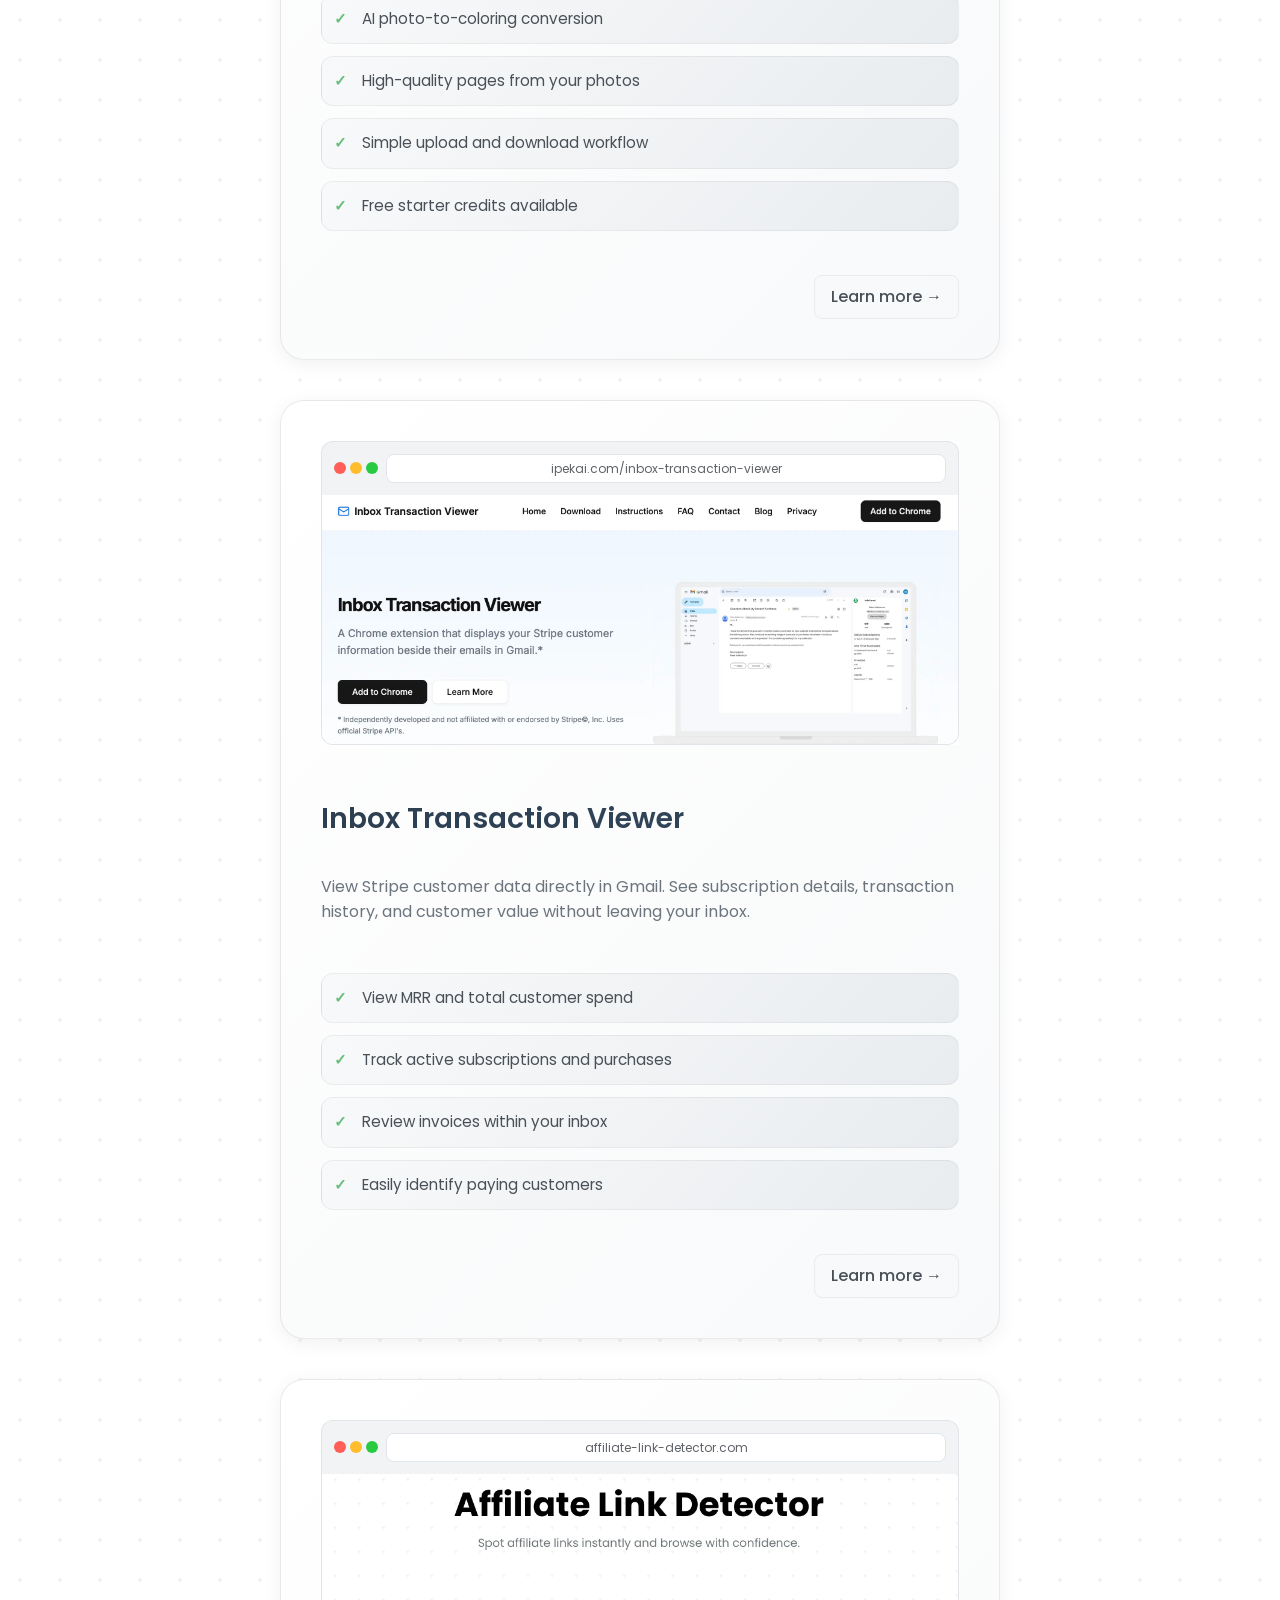
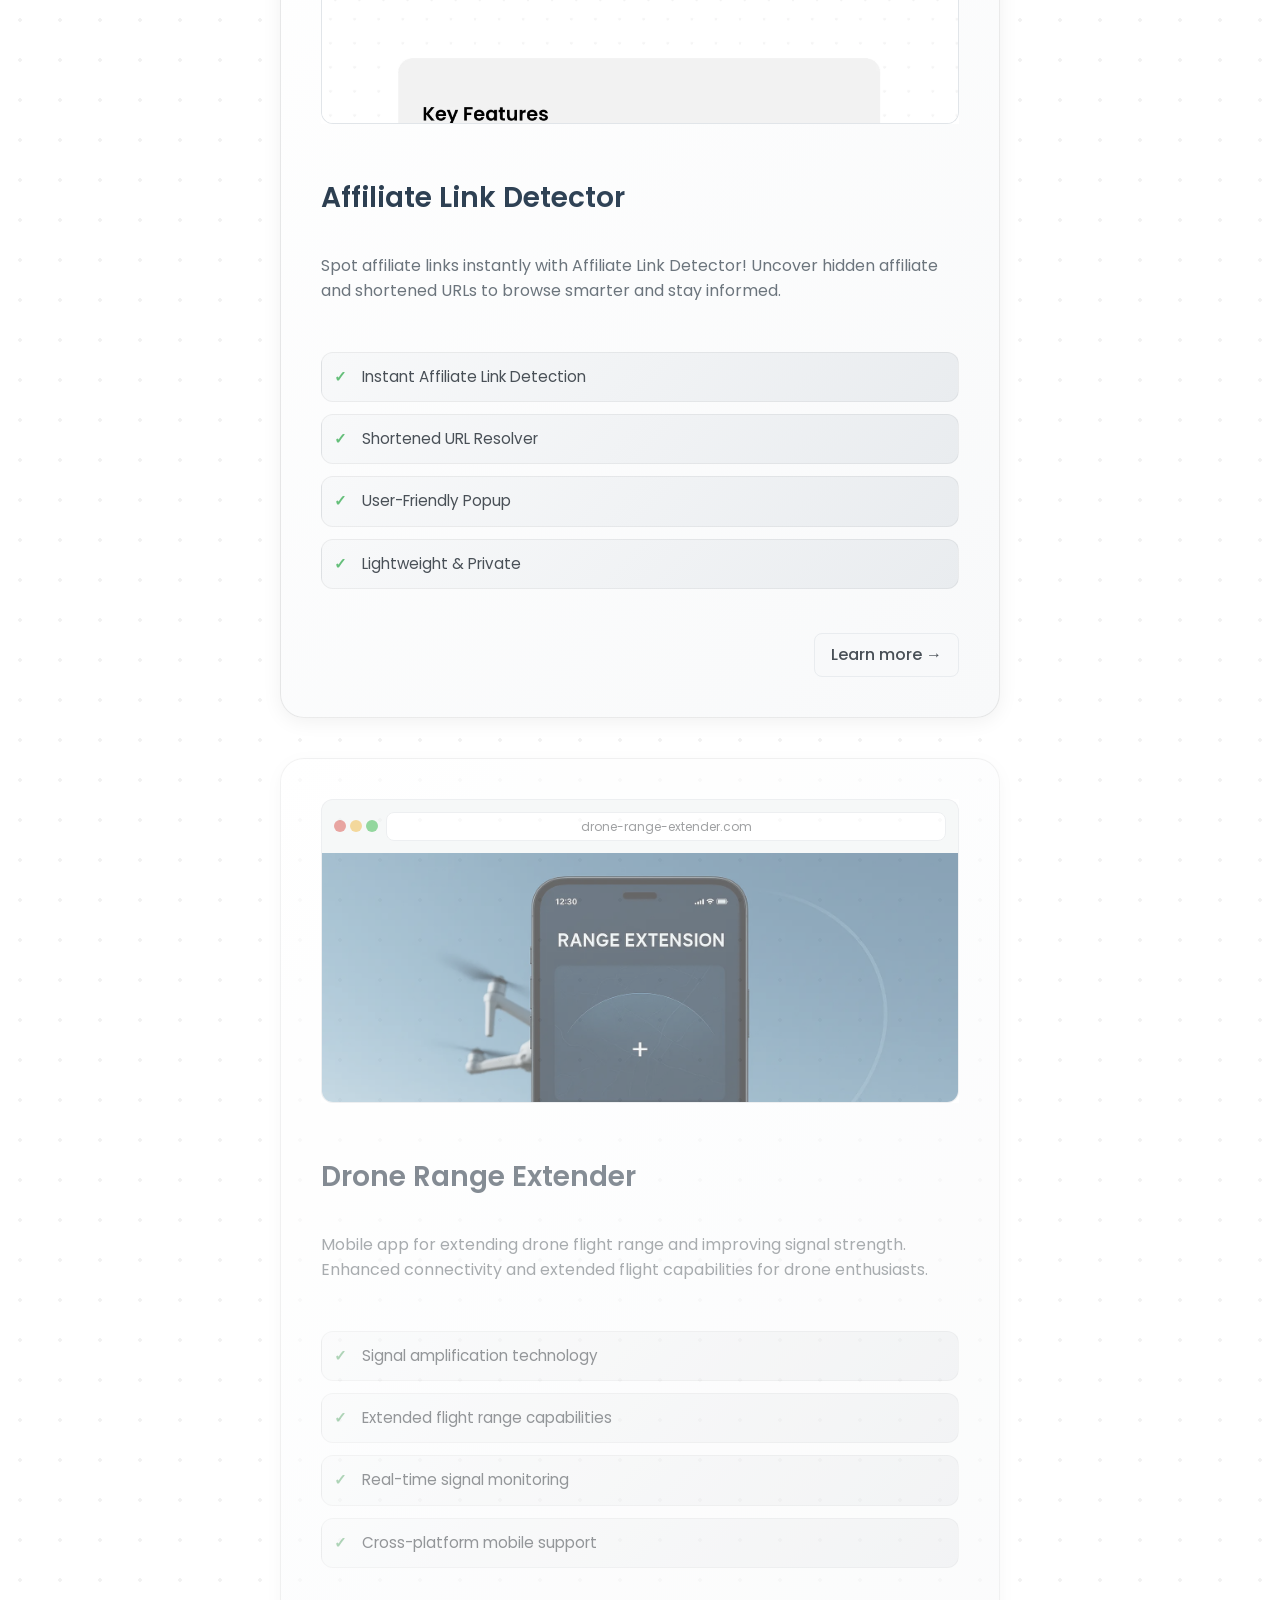
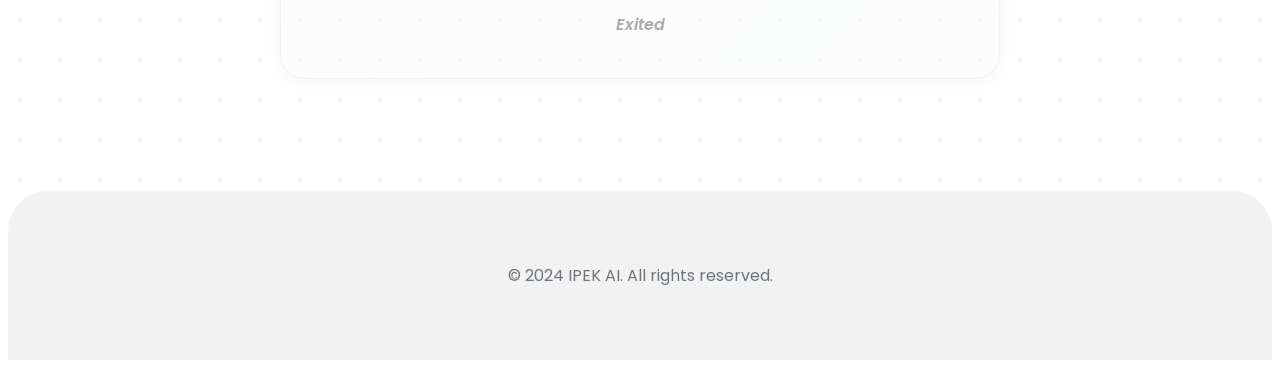
==== commit 89d4308f: "Port Inbox Transaction Viewer to site" ====
--- a/index.html
+++ b/index.html
@@ -541,11 +541,11 @@
                                     <div style="width: 12px; height: 12px; border-radius: 50%; background: #ffbd2e;"></div>
                                     <div style="width: 12px; height: 12px; border-radius: 50%; background: #28ca42;"></div>
                                 </div>
-                                <div class="browser-url" style="background: white; border-radius: 0.5rem; padding: 0.25rem 0.75rem; font-size: 0.75rem; color: #5f6368; flex-grow: 1; text-align: center; border: 1px solid #e1e5e9;">inboxtransactionviewer.com</div>
+                                <div class="browser-url" style="background: white; border-radius: 0.5rem; padding: 0.25rem 0.75rem; font-size: 0.75rem; color: #5f6368; flex-grow: 1; text-align: center; border: 1px solid #e1e5e9;">ipekai.com/inbox-transaction-viewer</div>
                             </div>
                             <img src="Inbox Transaction Viewer.webp" alt="Inbox Transaction Viewer - Gmail Stripe integration showing customer data" loading="lazy" class="browser-window-img" style="border-radius: 0 0 0.75rem 0.75rem; border: 1px solid #e1e5e9; border-top: none;">
                         </div>
-                        <h3><a href="https://www.inboxtransactionviewer.com" target="_blank">Inbox Transaction Viewer</a></h3>
+                        <h3><a href="inbox-transaction-viewer/">Inbox Transaction Viewer</a></h3>
                         <p class="description">View Stripe customer data directly in Gmail. See subscription details, transaction history, and customer value without leaving your inbox.</p>
                         <ul class="features">
                             <li>View MRR and total customer spend</li>
@@ -554,7 +554,7 @@
                             <li>Easily identify paying customers</li>
                         </ul>
                         <div class="learn-more">
-                            <a href="https://www.inboxtransactionviewer.com" target="_blank">Learn more &rarr;</a>
+                            <a href="inbox-transaction-viewer/">Learn more &rarr;</a>
                         </div>
                     </div>
 
@@ -618,4 +618,4 @@
         <p>&copy; 2024 IPEK AI. All rights reserved.</p>
     </footer>
 </body>
-</html>+</html>
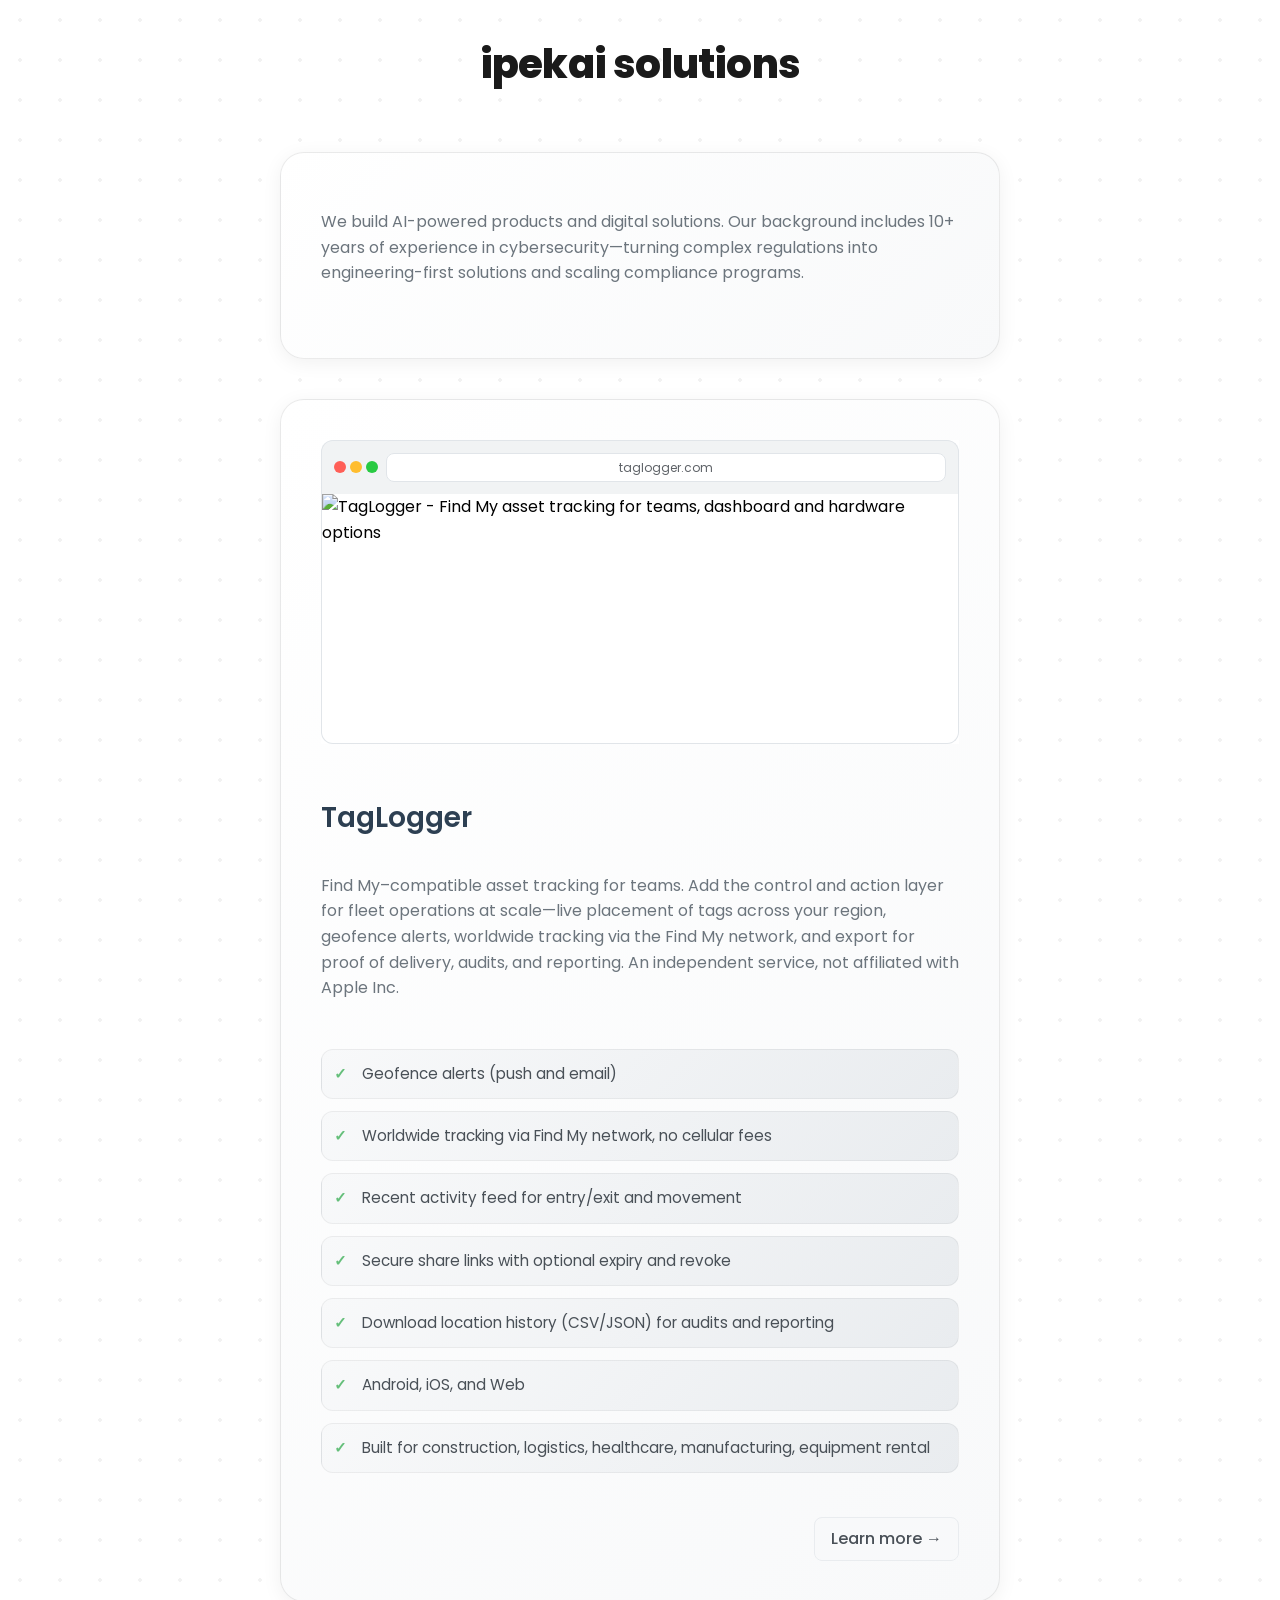
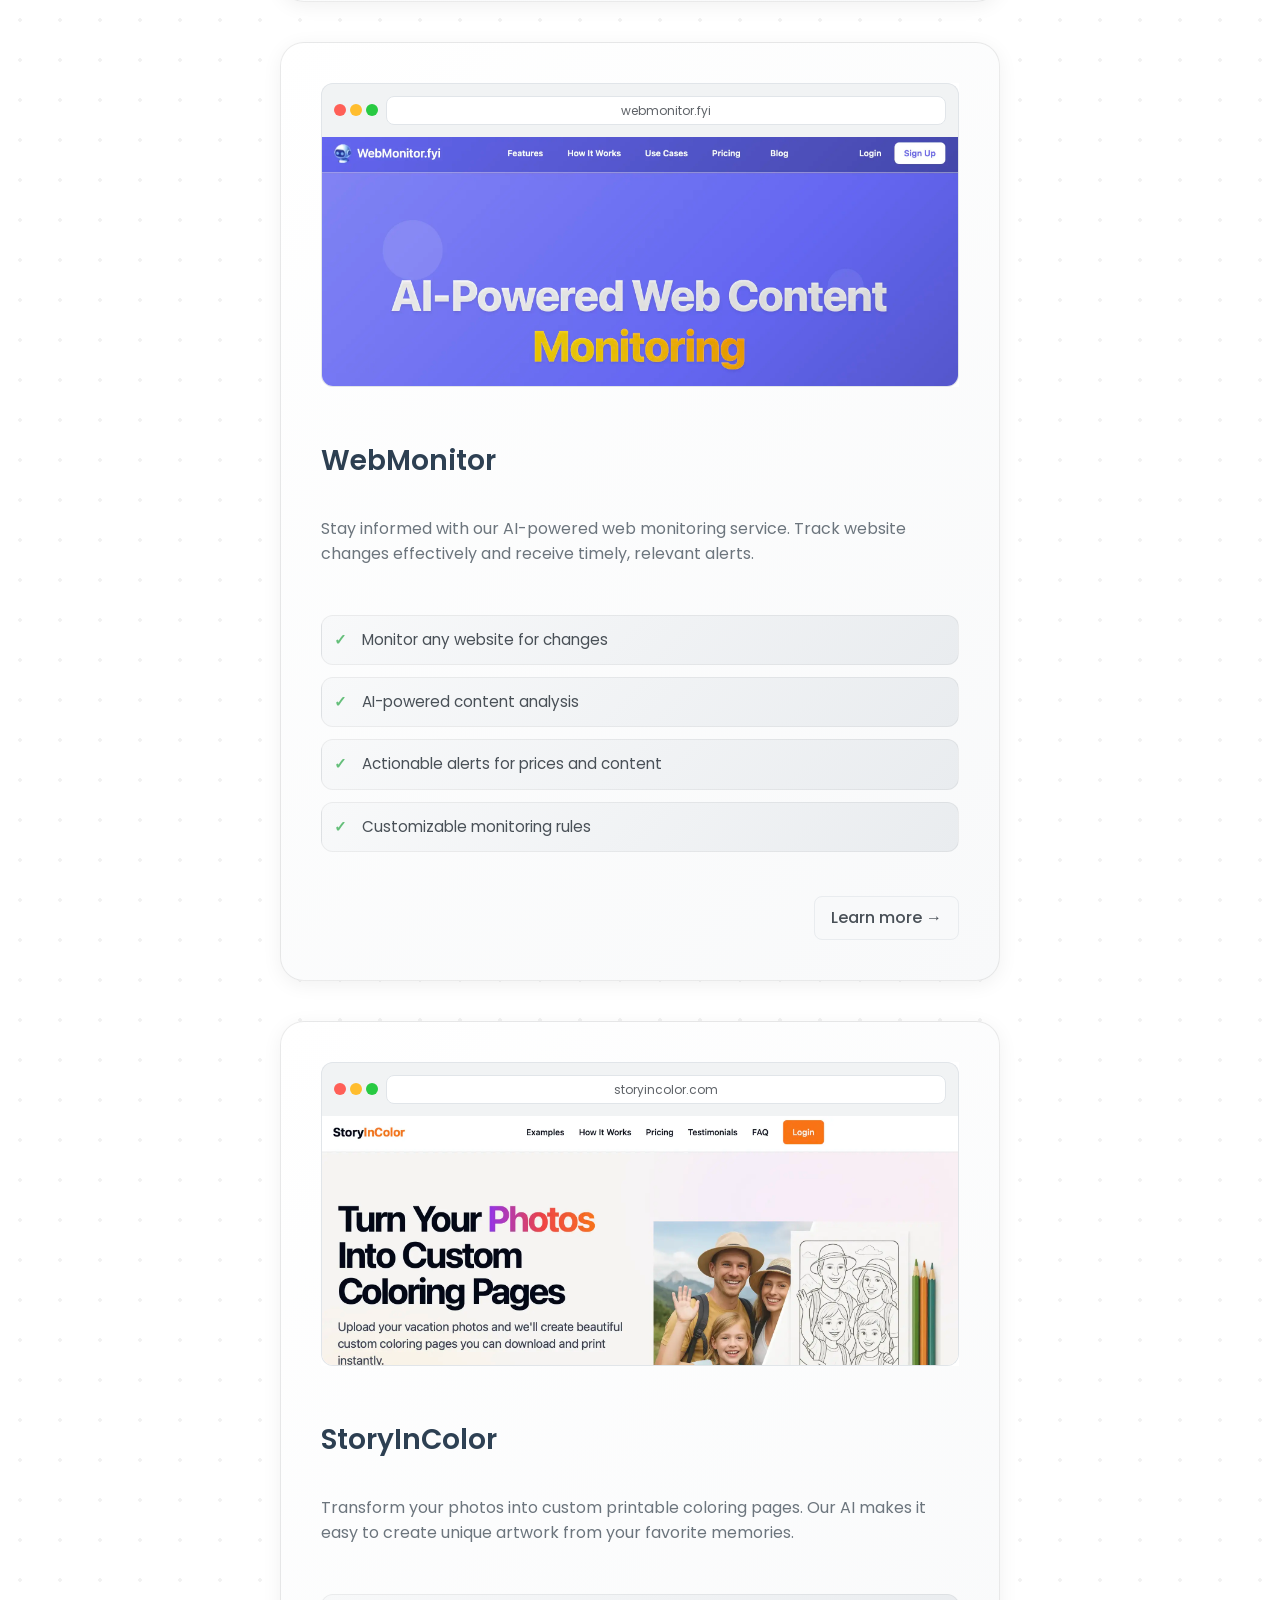
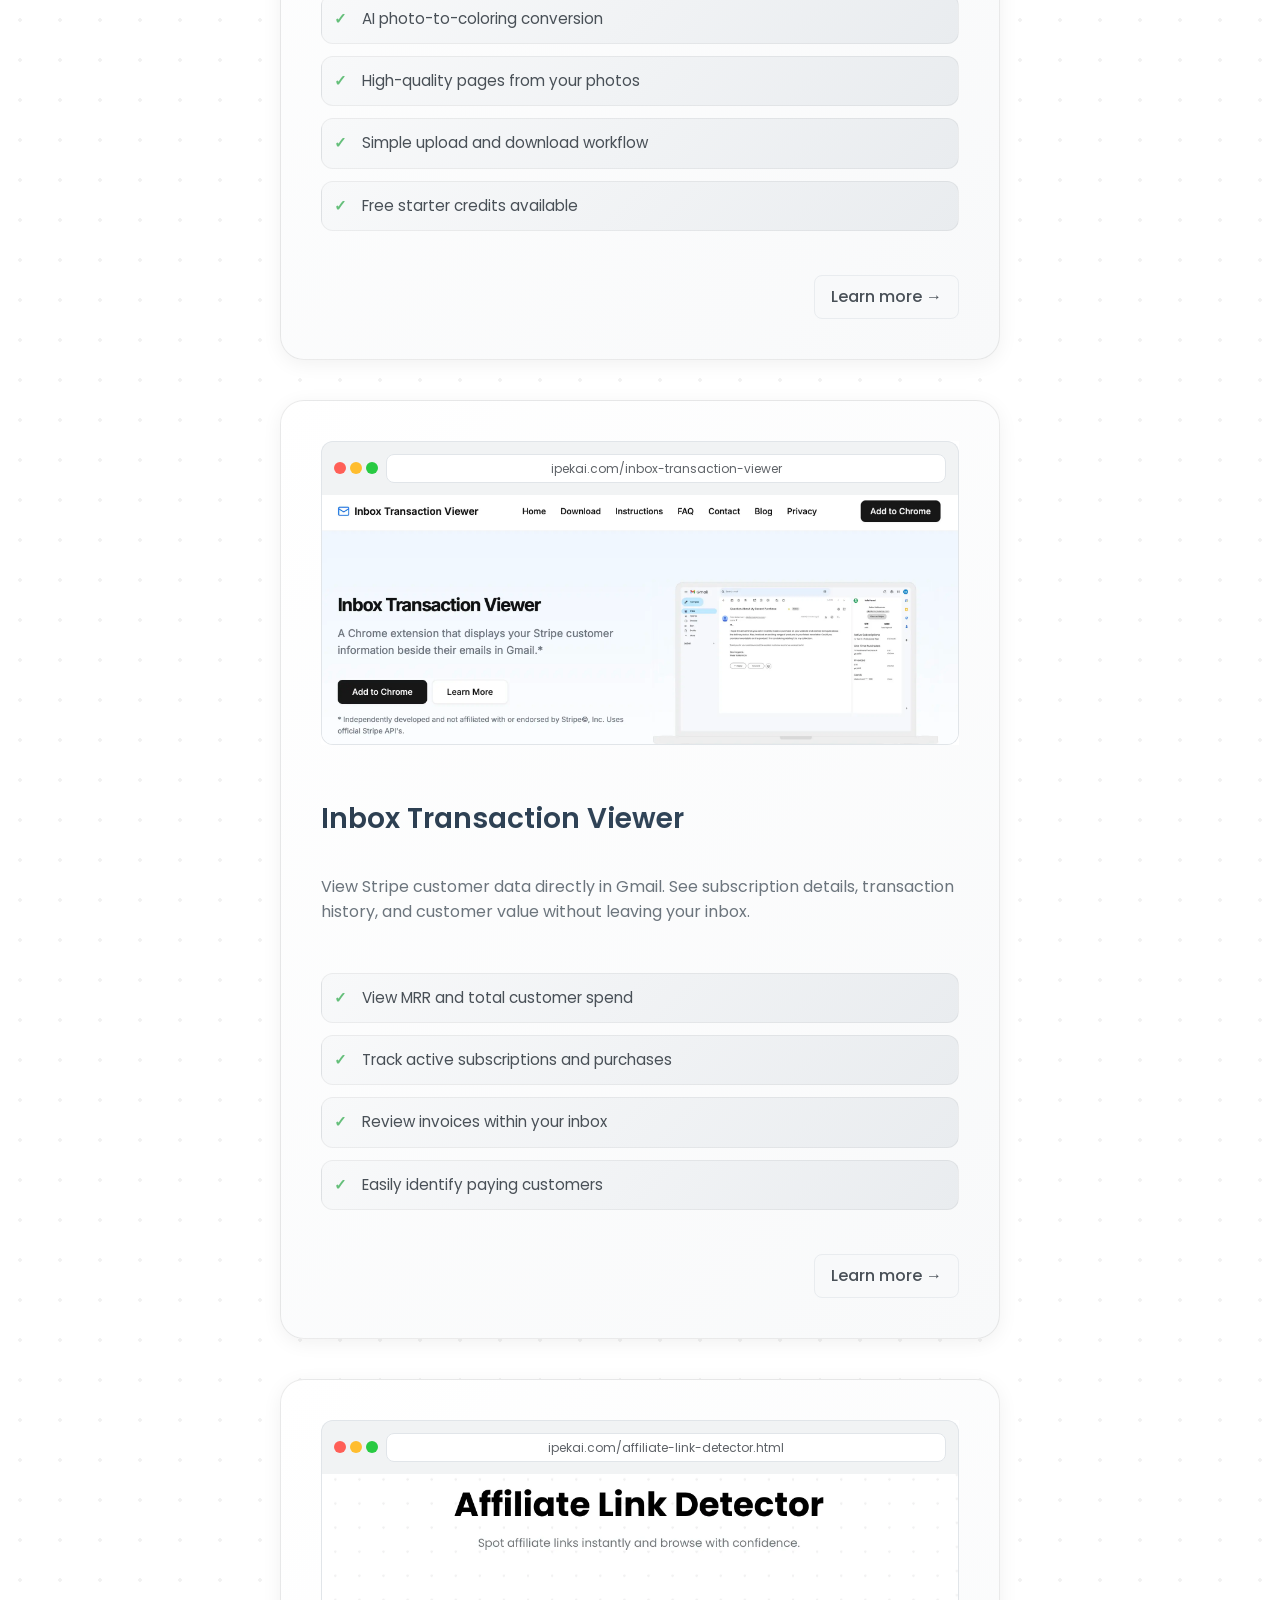
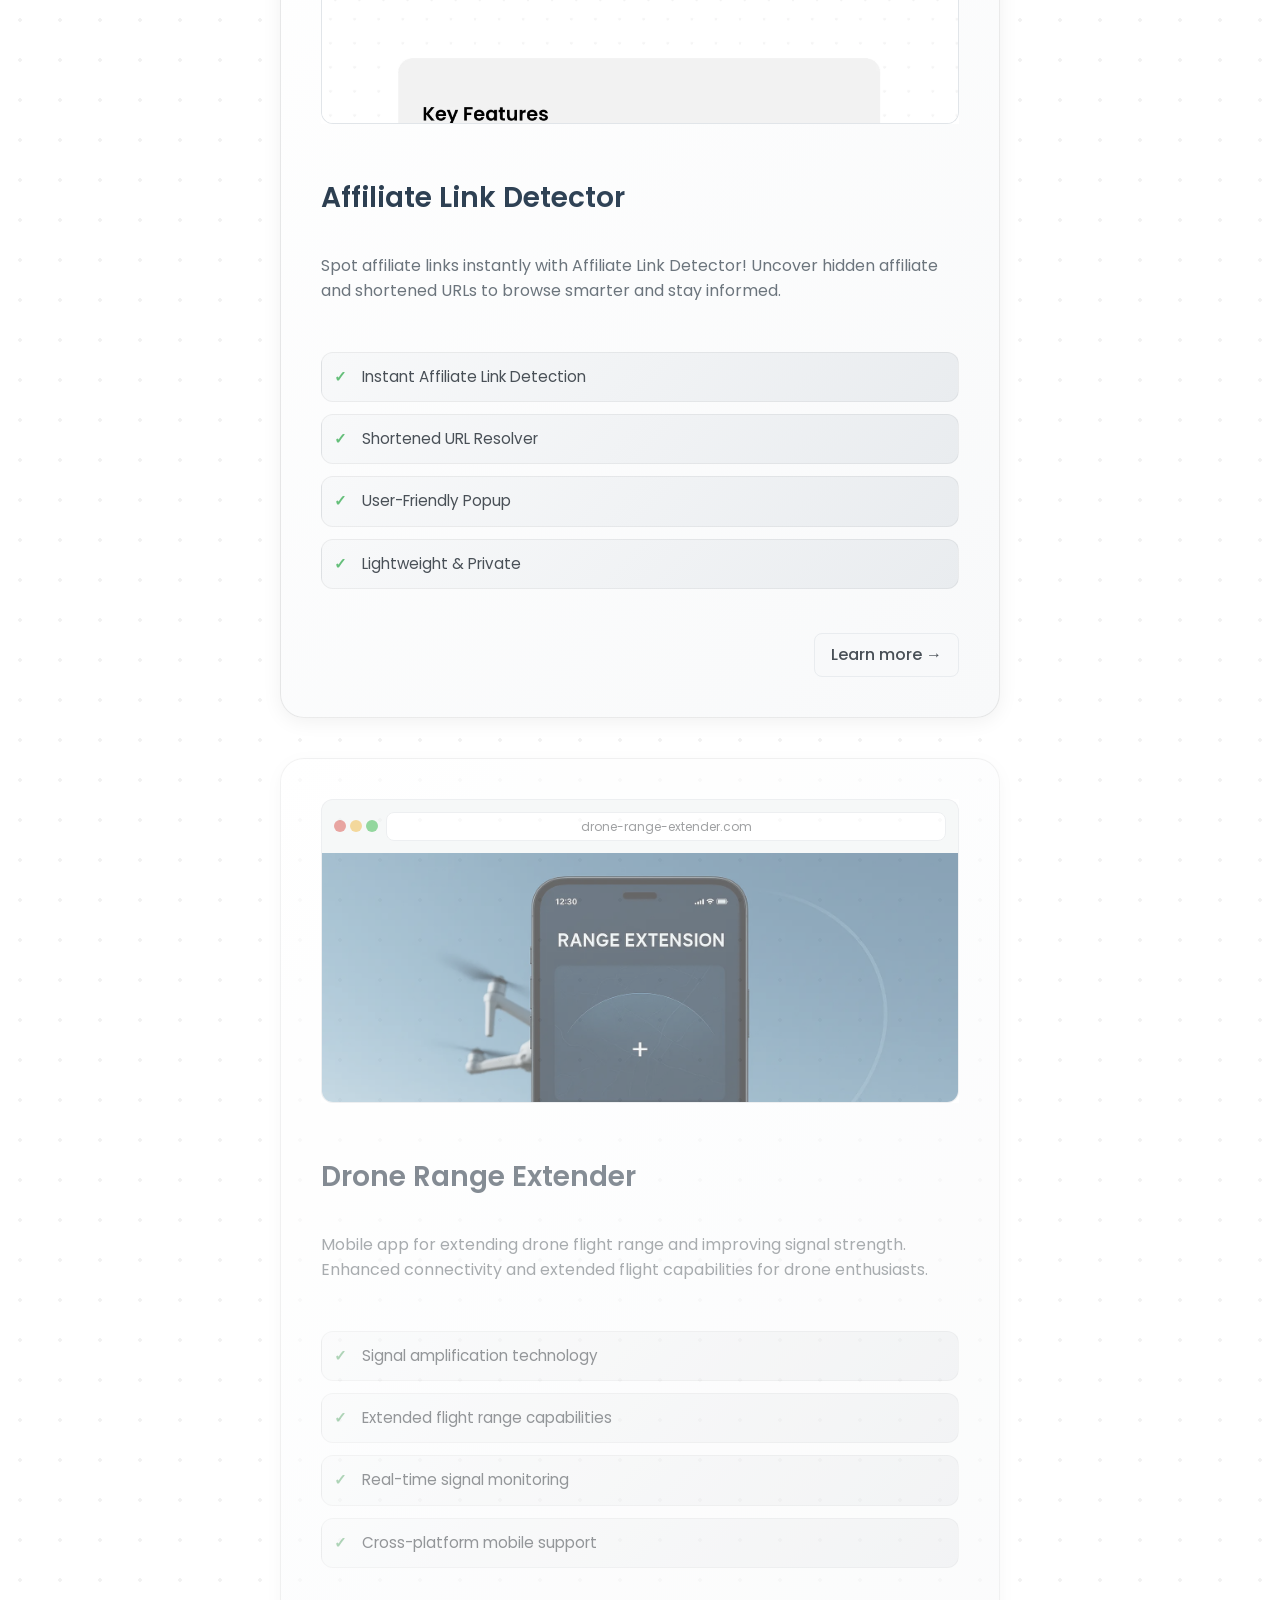
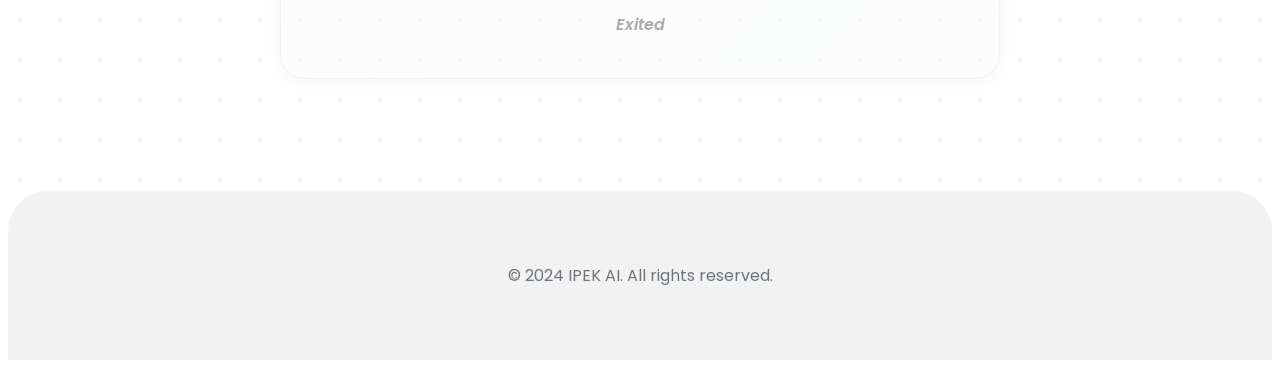
==== commit 616713a9: "Update affiliate detector mock URL" ====
--- a/index.html
+++ b/index.html
@@ -567,7 +567,7 @@
                                     <div style="width: 12px; height: 12px; border-radius: 50%; background: #ffbd2e;"></div>
                                     <div style="width: 12px; height: 12px; border-radius: 50%; background: #28ca42;"></div>
                                 </div>
-                                <div class="browser-url" style="background: white; border-radius: 0.5rem; padding: 0.25rem 0.75rem; font-size: 0.75rem; color: #5f6368; flex-grow: 1; text-align: center; border: 1px solid #e1e5e9;">affiliate-link-detector.com</div>
+                                <div class="browser-url" style="background: white; border-radius: 0.5rem; padding: 0.25rem 0.75rem; font-size: 0.75rem; color: #5f6368; flex-grow: 1; text-align: center; border: 1px solid #e1e5e9;">ipekai.com/affiliate-link-detector.html</div>
                             </div>
                             <img src="Affiliate Link Detector.webp" alt="Affiliate Link Detector - Chrome extension popup showing detected affiliate links" loading="lazy" class="browser-window-img" style="border-radius: 0 0 0.75rem 0.75rem; border: 1px solid #e1e5e9; border-top: none;">
                         </div>
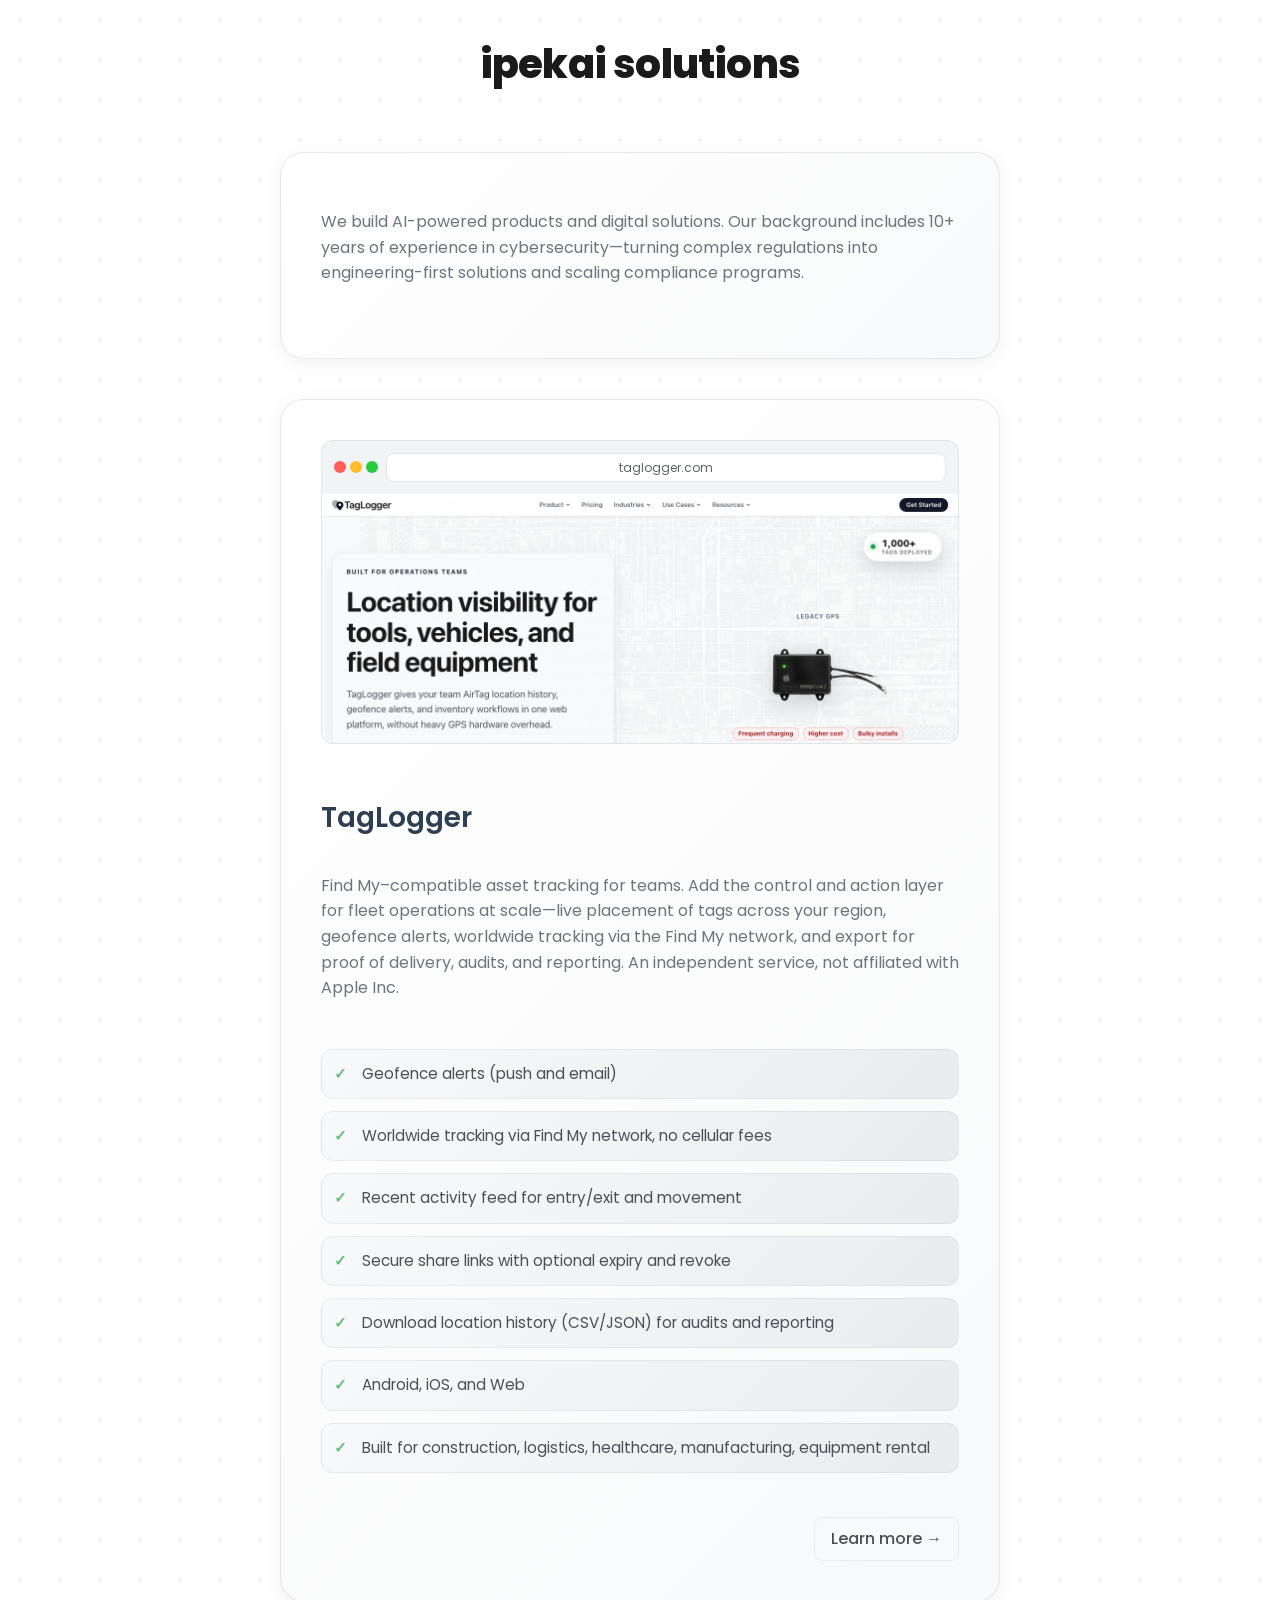
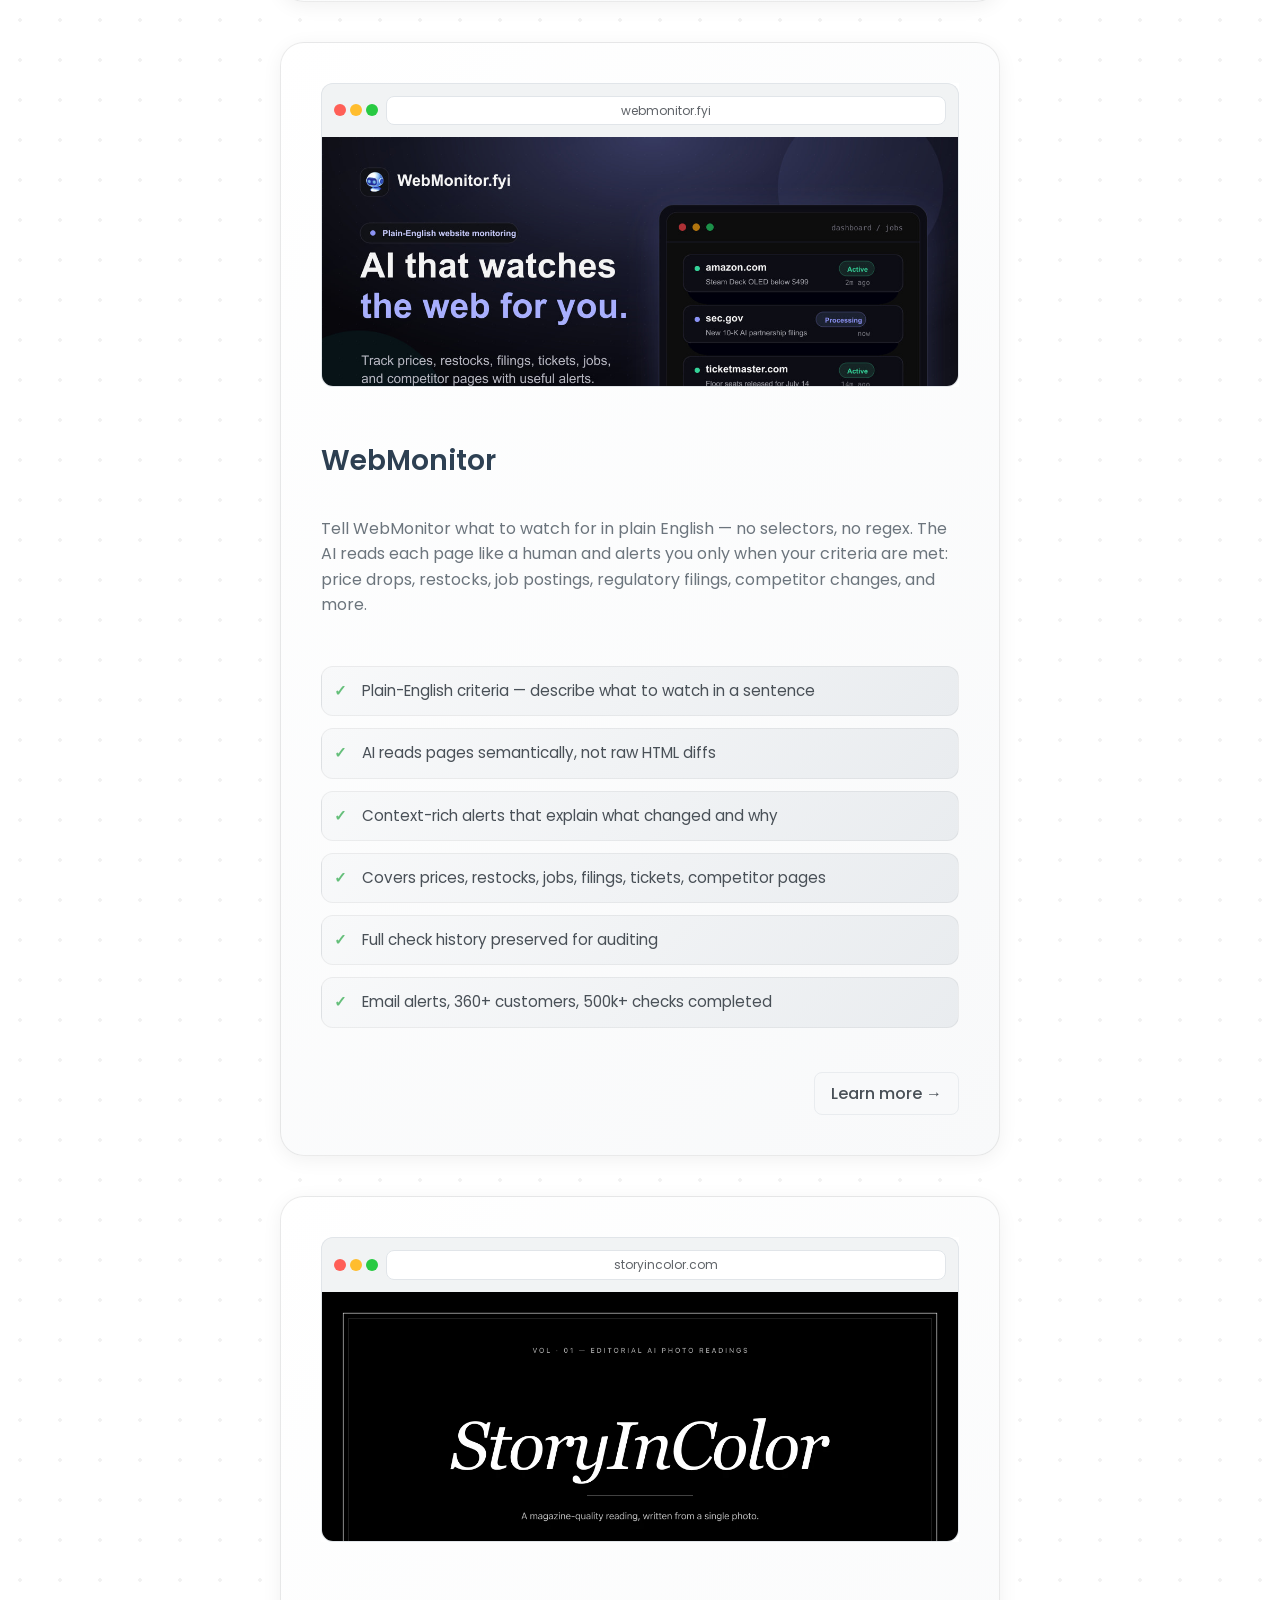
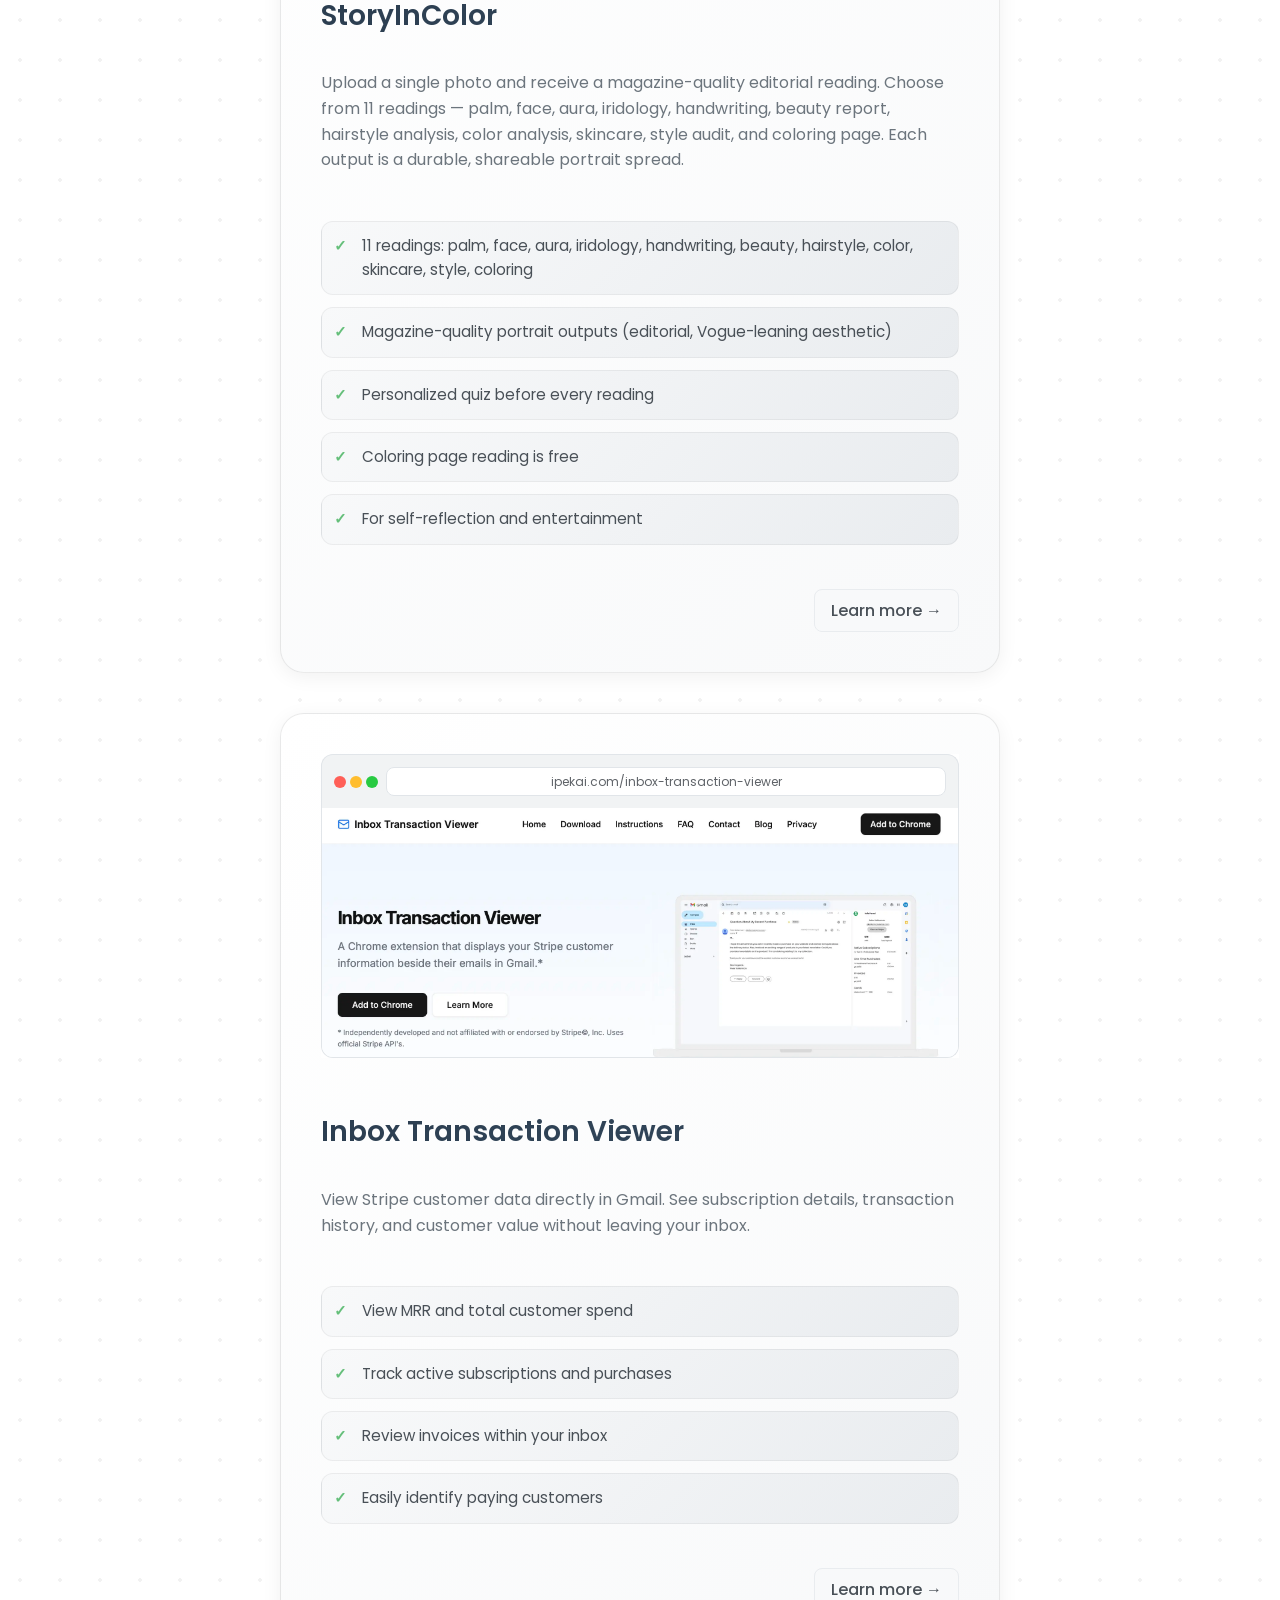
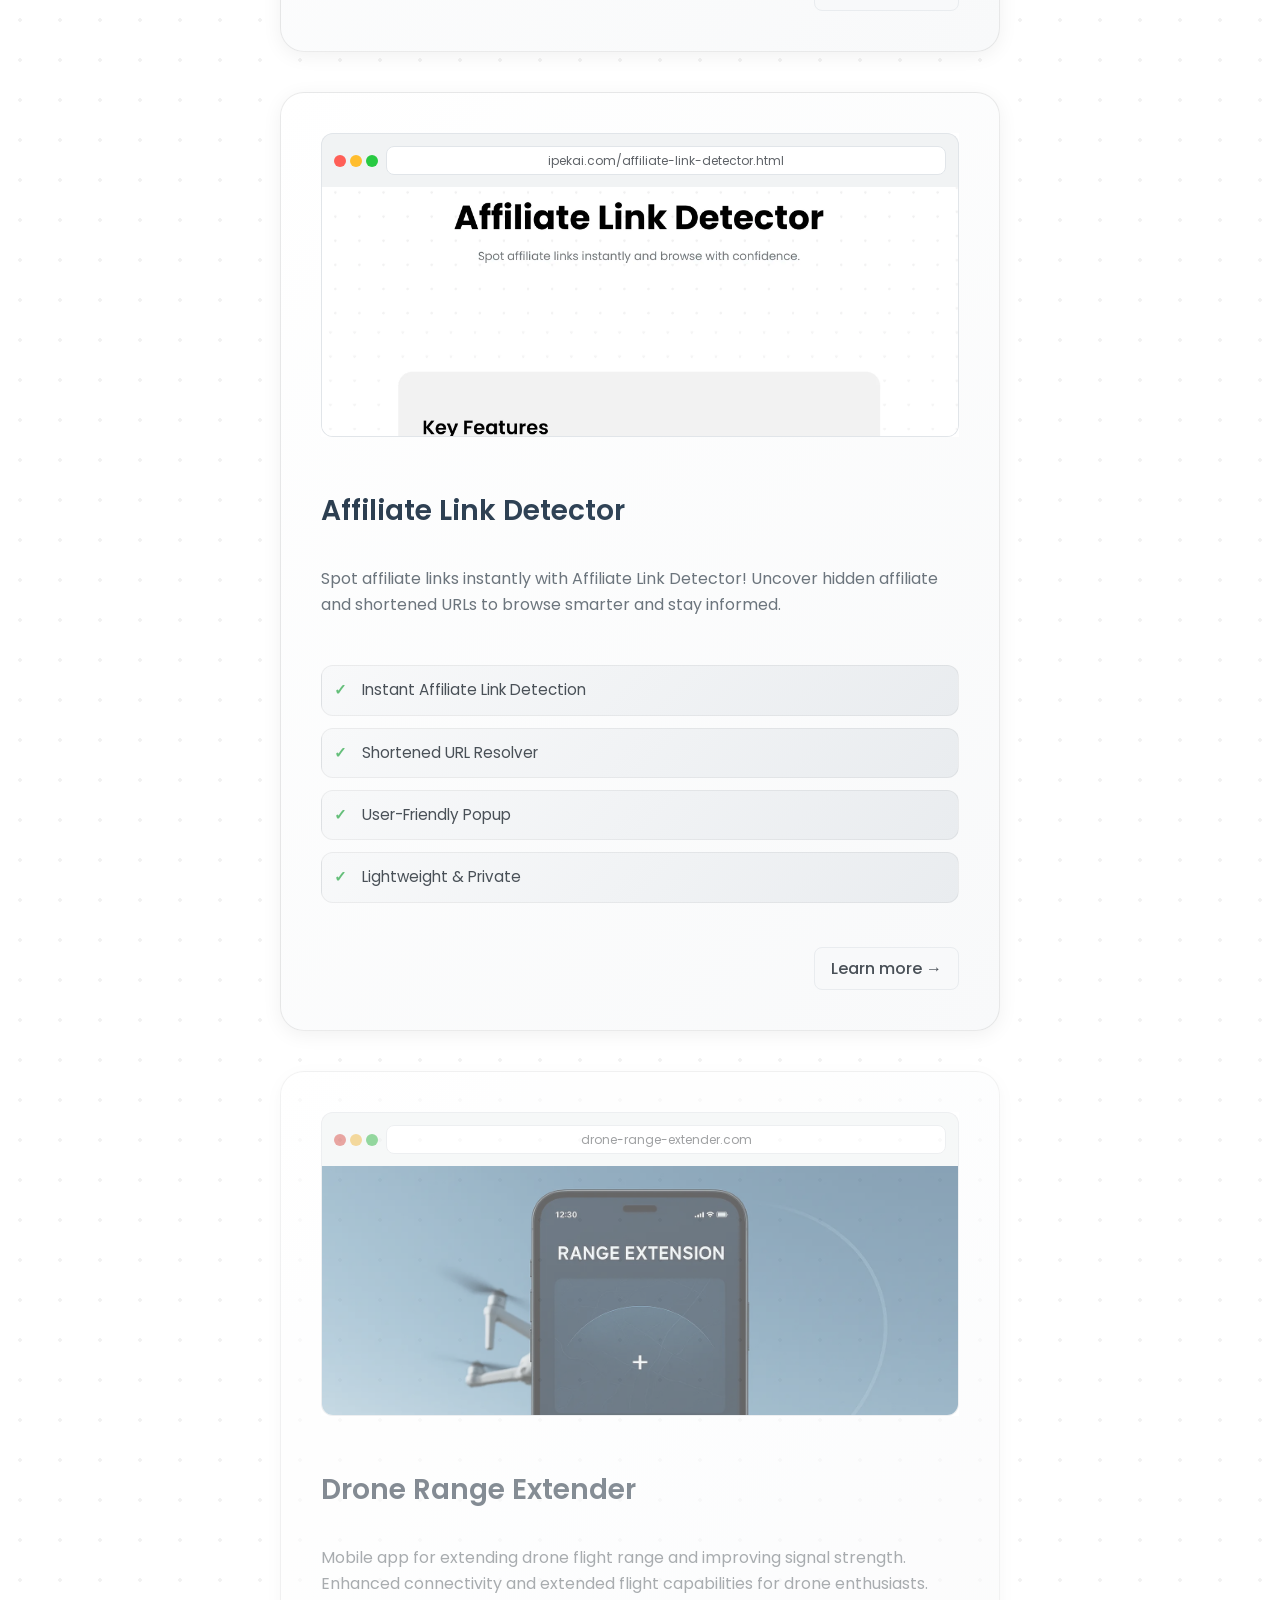
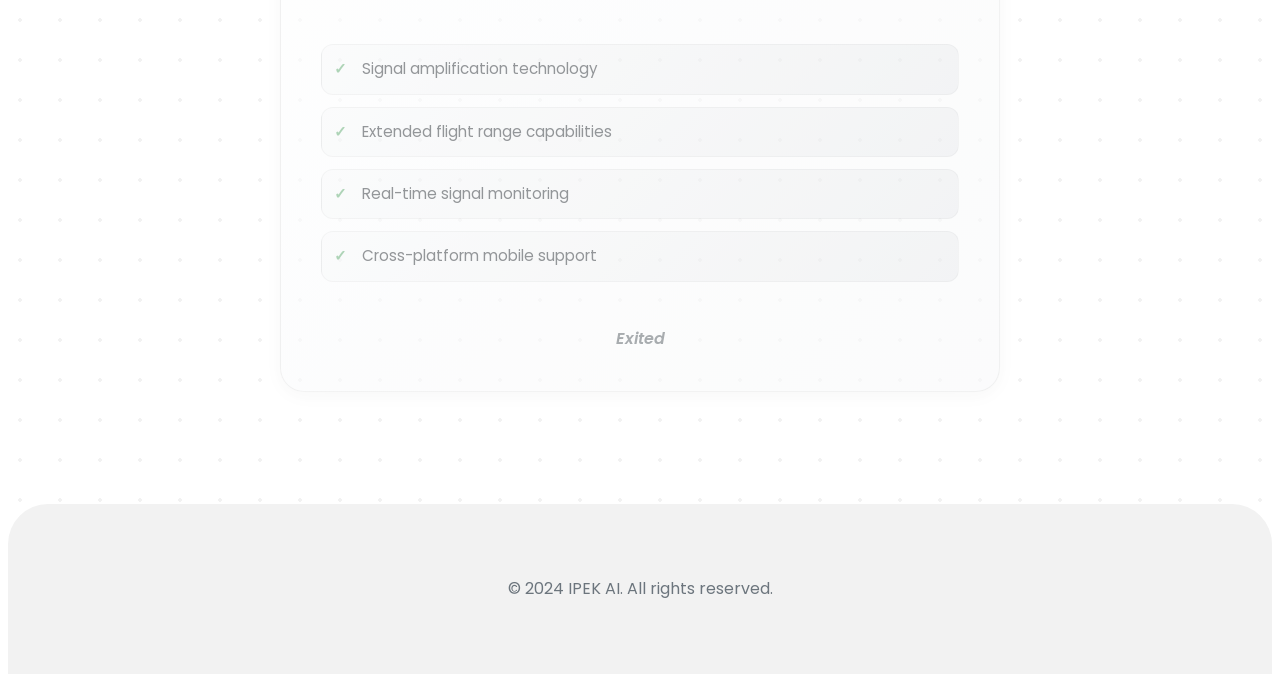
==== commit 87f26f31: "Refresh WebMonitor, StoryInColor, TagLogger project cards - WebMonitor: new preview image and update" ====
--- a/index.html
+++ b/index.html
@@ -42,7 +42,7 @@
           {
             "@type": "SoftwareApplication",
             "name": "WebMonitor",
-            "description": "AI-powered web monitoring service for tracking website changes",
+            "description": "AI-powered website monitoring with plain-English criteria. Track price drops, restocks, job postings, SEC filings, competitor changes, and more. No selectors or regex — describe what to watch in a sentence and get context-rich email alerts.",
             "url": "https://www.webmonitor.fyi",
             "applicationCategory": "WebApplication",
             "operatingSystem": "Web"
@@ -50,7 +50,7 @@
           {
             "@type": "SoftwareApplication",
             "name": "StoryInColor",
-            "description": "Transform photos into custom printable coloring pages using AI",
+            "description": "Editorial AI photo readings. Upload a single photo and receive a magazine-quality reading — palm, face, aura, iridology, handwriting, beauty report, hairstyle analysis, color analysis, skincare, style audit, or coloring page. 11 readings for self-reflection and entertainment.",
             "url": "https://www.storyincolor.com",
             "applicationCategory": "MultimediaApplication",
             "operatingSystem": "Web"
@@ -462,7 +462,7 @@
                                 </div>
                                 <div class="browser-url" style="background: white; border-radius: 0.5rem; padding: 0.25rem 0.75rem; font-size: 0.75rem; color: #5f6368; flex-grow: 1; text-align: center; border: 1px solid #e1e5e9;">taglogger.com</div>
                             </div>
-                            <img src="https://taglogger.com/og-image.webp" alt="TagLogger - Find My asset tracking for teams, dashboard and hardware options" loading="lazy" class="browser-window-img" style="border-radius: 0 0 0.75rem 0.75rem; border: 1px solid #e1e5e9; border-top: none;">
+                            <img src="TagLogger.png" alt="TagLogger - location visibility for tools, vehicles, and field equipment" loading="lazy" class="browser-window-img" style="border-radius: 0 0 0.75rem 0.75rem; border: 1px solid #e1e5e9; border-top: none;">
                         </div>
                         <h3><a href="https://www.taglogger.com" target="_blank">TagLogger</a></h3>
                         <p class="description">Find My–compatible asset tracking for teams. Add the control and action layer for fleet operations at scale—live placement of tags across your region, geofence alerts, worldwide tracking via the Find My network, and export for proof of delivery, audits, and reporting. An independent service, not affiliated with Apple Inc.</p>
@@ -491,15 +491,17 @@
                                 </div>
                                 <div class="browser-url" style="background: white; border-radius: 0.5rem; padding: 0.25rem 0.75rem; font-size: 0.75rem; color: #5f6368; flex-grow: 1; text-align: center; border: 1px solid #e1e5e9;">webmonitor.fyi</div>
                             </div>
-                            <img src="WebMonitor.webp" alt="WebMonitor - AI-powered website monitoring dashboard" loading="lazy" class="browser-window-img" style="border-radius: 0 0 0.75rem 0.75rem; border: 1px solid #e1e5e9; border-top: none;">
+                            <img src="WebMonitor.jpg" alt="WebMonitor.fyi - AI that watches the web for you, dashboard showing active price and restock monitors" loading="lazy" class="browser-window-img" style="border-radius: 0 0 0.75rem 0.75rem; border: 1px solid #e1e5e9; border-top: none;">
                         </div>
                         <h3><a href="https://www.webmonitor.fyi" target="_blank">WebMonitor</a></h3>
-                        <p class="description">Stay informed with our AI-powered web monitoring service. Track website changes effectively and receive timely, relevant alerts.</p>
+                        <p class="description">Tell WebMonitor what to watch for in plain English — no selectors, no regex. The AI reads each page like a human and alerts you only when your criteria are met: price drops, restocks, job postings, regulatory filings, competitor changes, and more.</p>
                         <ul class="features">
-                            <li>Monitor any website for changes</li>
-                            <li>AI-powered content analysis</li>
-                            <li>Actionable alerts for prices and content</li>
-                            <li>Customizable monitoring rules</li>
+                            <li>Plain-English criteria — describe what to watch in a sentence</li>
+                            <li>AI reads pages semantically, not raw HTML diffs</li>
+                            <li>Context-rich alerts that explain what changed and why</li>
+                            <li>Covers prices, restocks, jobs, filings, tickets, competitor pages</li>
+                            <li>Full check history preserved for auditing</li>
+                            <li>Email alerts, 360+ customers, 500k+ checks completed</li>
                         </ul>
                         <div class="learn-more">
                             <a href="https://www.webmonitor.fyi" target="_blank">Learn more &rarr;</a>
@@ -517,15 +519,16 @@
                                 </div>
                                 <div class="browser-url" style="background: white; border-radius: 0.5rem; padding: 0.25rem 0.75rem; font-size: 0.75rem; color: #5f6368; flex-grow: 1; text-align: center; border: 1px solid #e1e5e9;">storyincolor.com</div>
                             </div>
-                            <img src="StoryInColor.webp" alt="StoryInColor - AI photo-to-coloring page converter interface" loading="lazy" class="browser-window-img" style="border-radius: 0 0 0.75rem 0.75rem; border: 1px solid #e1e5e9; border-top: none;">
+                            <img src="StoryInColor.webp" alt="StoryInColor - editorial AI photo readings, magazine-quality palm, face, aura and more" loading="lazy" class="browser-window-img" style="border-radius: 0 0 0.75rem 0.75rem; border: 1px solid #e1e5e9; border-top: none;">
                         </div>
                         <h3><a href="https://www.storyincolor.com" target="_blank">StoryInColor</a></h3>
-                        <p class="description">Transform your photos into custom printable coloring pages. Our AI makes it easy to create unique artwork from your favorite memories.</p>
+                        <p class="description">Upload a single photo and receive a magazine-quality editorial reading. Choose from 11 readings — palm, face, aura, iridology, handwriting, beauty report, hairstyle analysis, color analysis, skincare, style audit, and coloring page. Each output is a durable, shareable portrait spread.</p>
                         <ul class="features">
-                            <li>AI photo-to-coloring conversion</li>
-                            <li>High-quality pages from your photos</li>
-                            <li>Simple upload and download workflow</li>
-                            <li>Free starter credits available</li>
+                            <li>11 readings: palm, face, aura, iridology, handwriting, beauty, hairstyle, color, skincare, style, coloring</li>
+                            <li>Magazine-quality portrait outputs (editorial, Vogue-leaning aesthetic)</li>
+                            <li>Personalized quiz before every reading</li>
+                            <li>Coloring page reading is free</li>
+                            <li>For self-reflection and entertainment</li>
                         </ul>
                         <div class="learn-more">
                             <a href="https://www.storyincolor.com" target="_blank">Learn more &rarr;</a>
